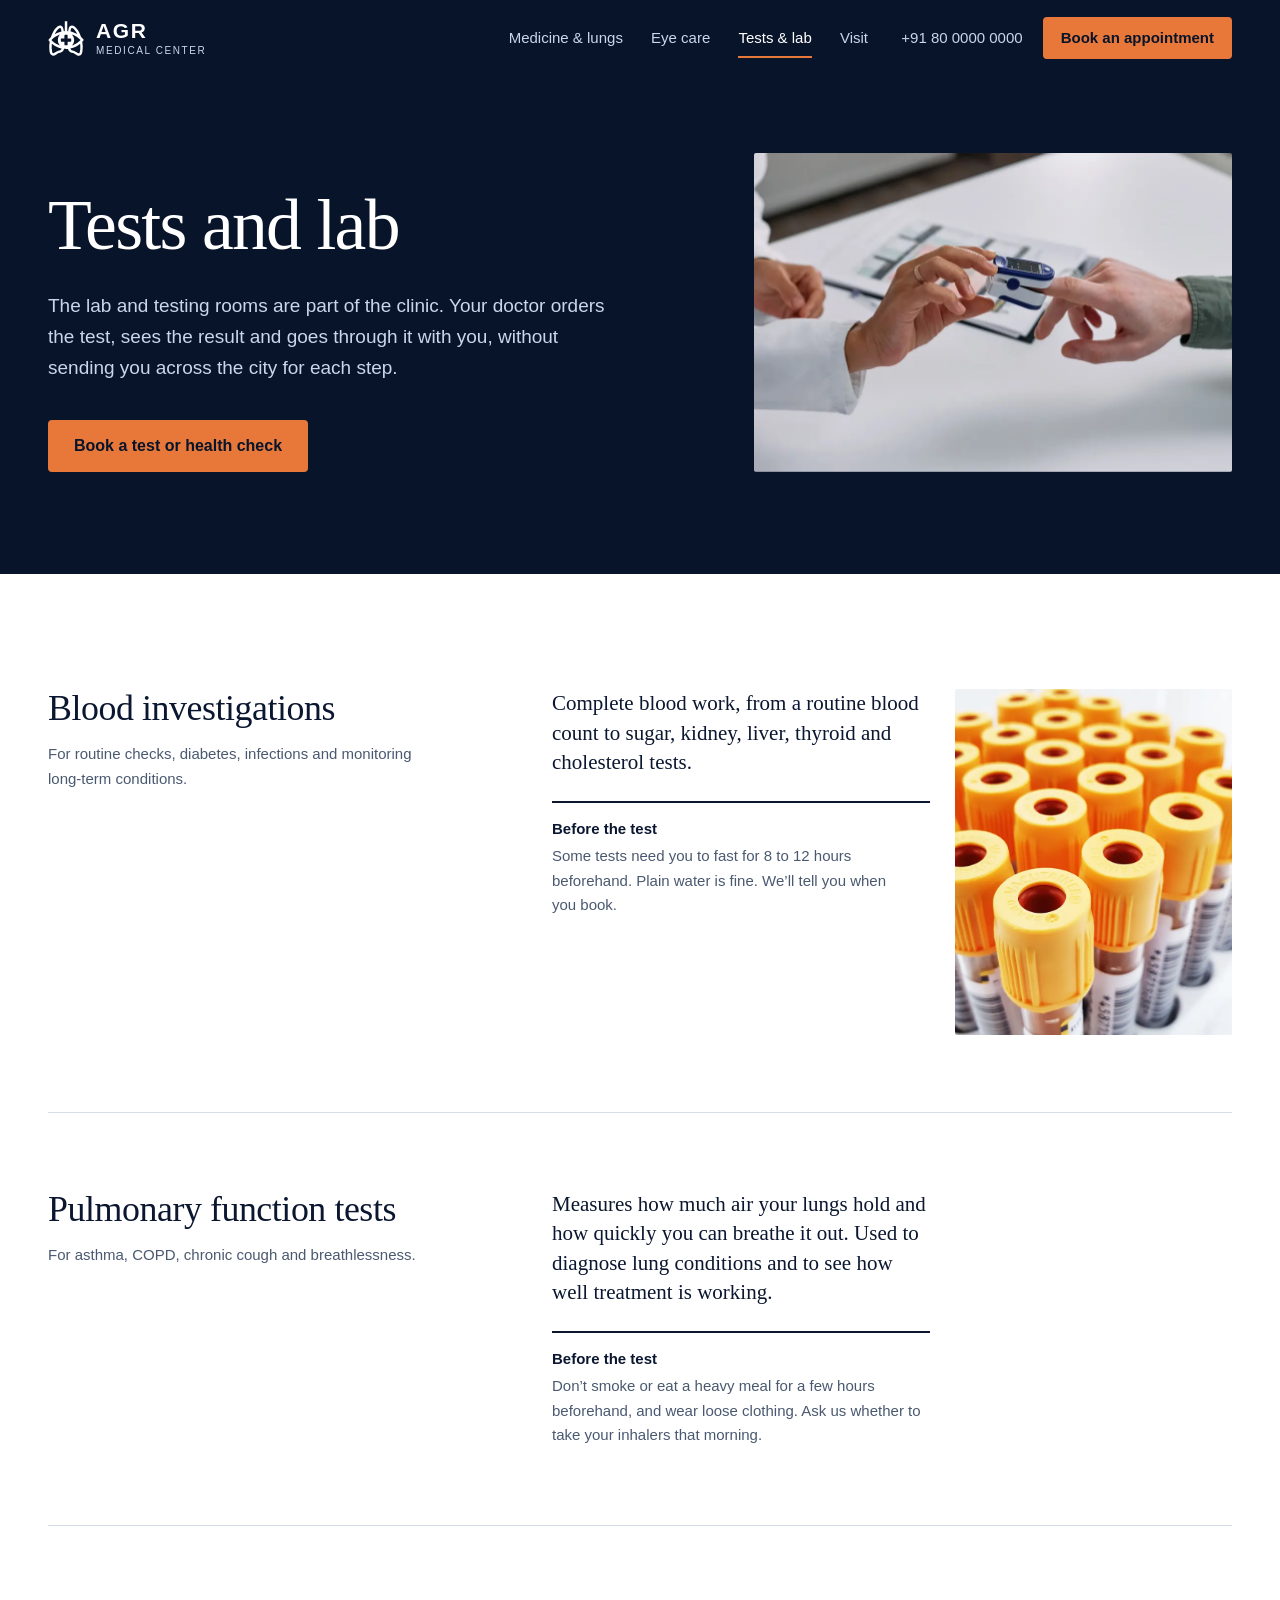
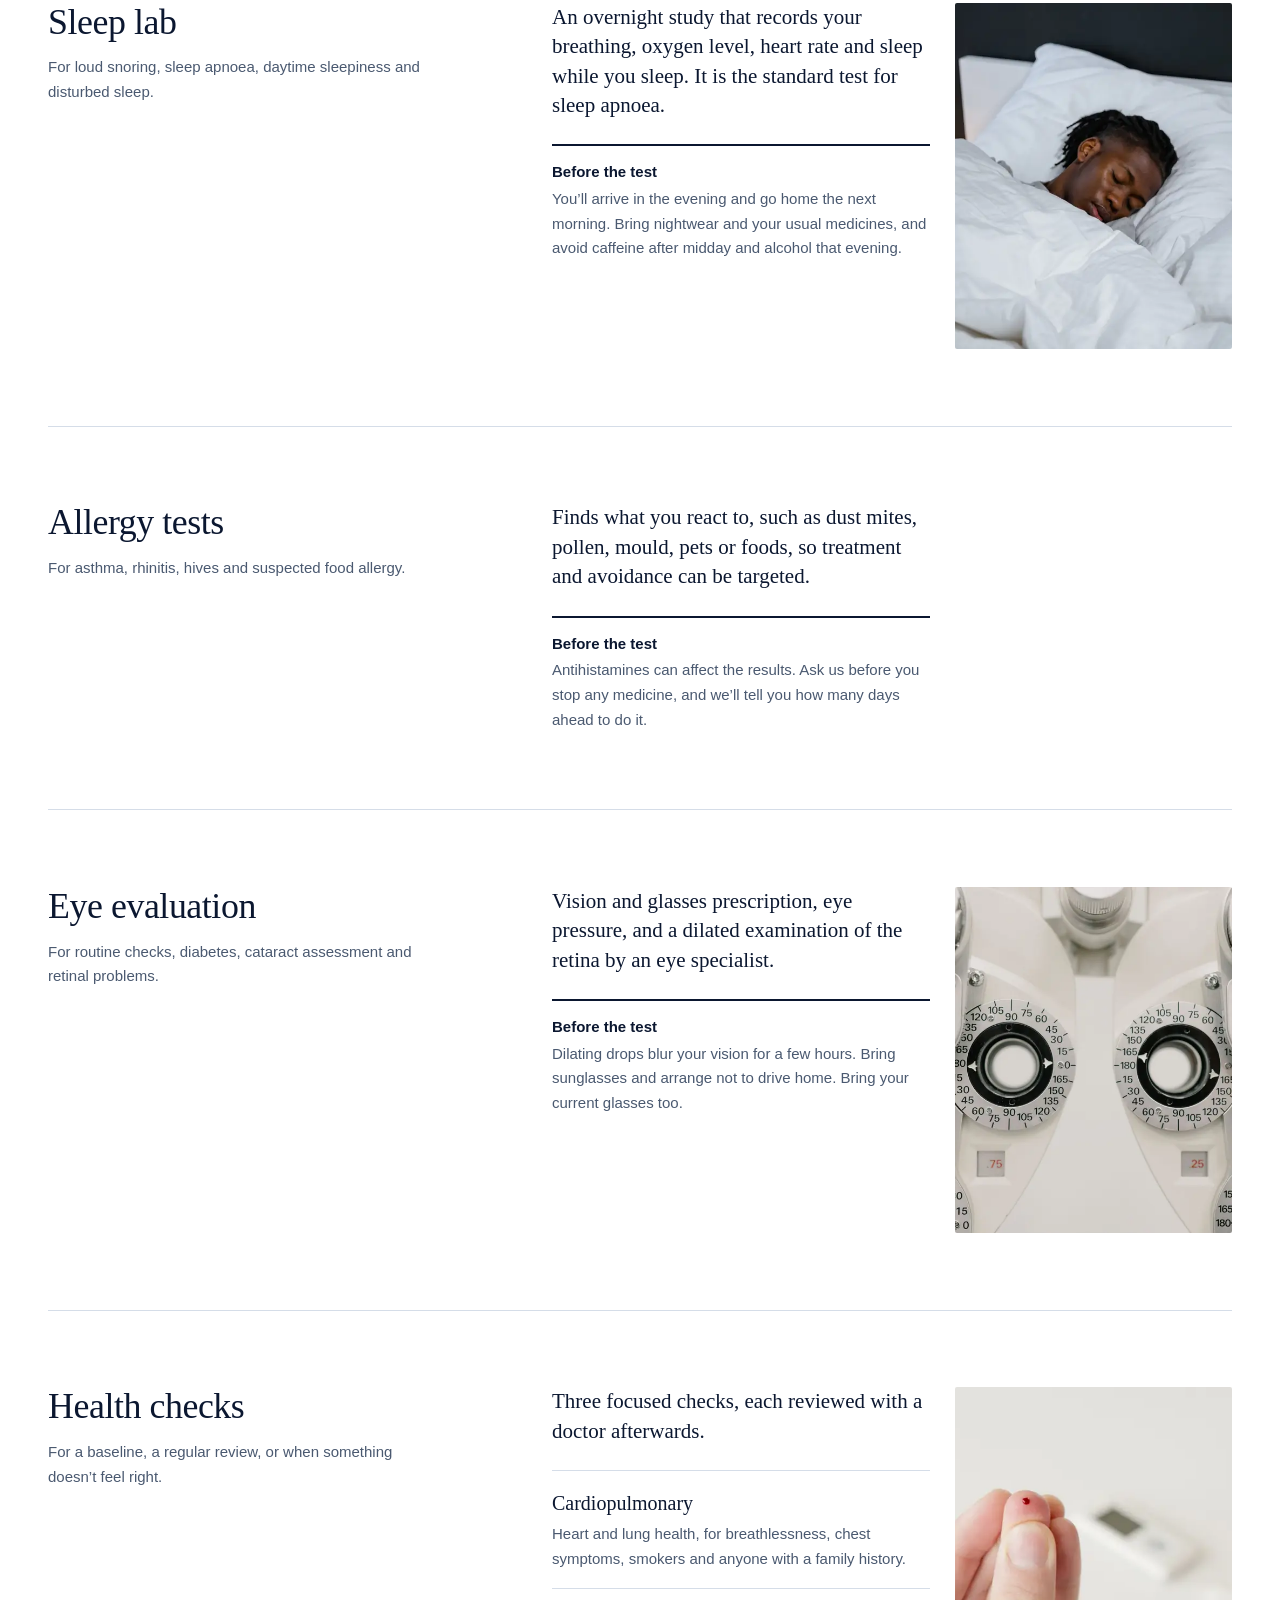
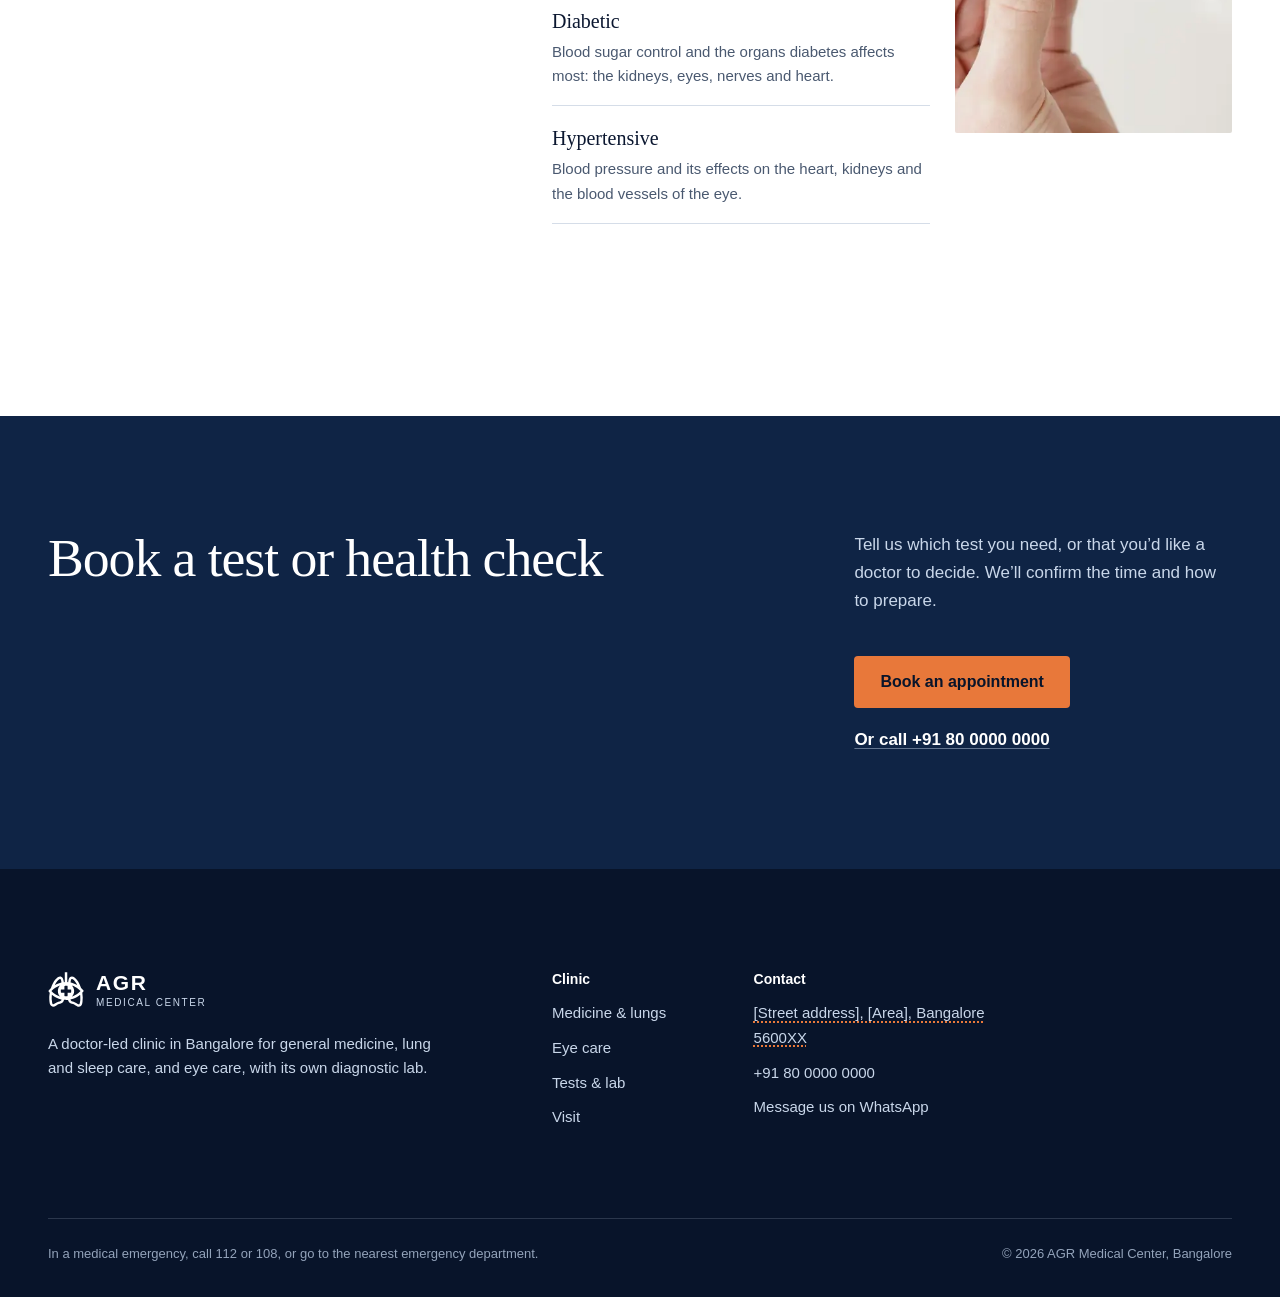
==== diagnostics.html @ 2301ff0f "Add AGR Medical Center website Moved from preetham1988/ftw-daily (agr-medical-center/) to the root o" ====
<!doctype html>
<html lang="en-IN">
<head>
  <meta charset="utf-8">
  <meta name="viewport" content="width=device-width, initial-scale=1">
  <title>Tests and lab | Blood tests, PFT, sleep study, allergy and eye tests | AGR Medical Center</title>
  <meta name="description" content="Blood investigations, pulmonary function tests, sleep studies, allergy tests, eye evaluations and cardiopulmonary, diabetic and hypertension health checks at AGR Medical Center, Bangalore.">
  <meta name="theme-color" content="#08142a">
  <link rel="icon" href="assets/img/favicon.svg" type="image/svg+xml">
  <link rel="apple-touch-icon" href="assets/img/apple-touch-icon.png">
  <link rel="preload" href="assets/fonts/newsreader-latin.woff2" as="font" type="font/woff2" crossorigin>
  <link rel="preload" href="assets/fonts/albert-sans-latin.woff2" as="font" type="font/woff2" crossorigin>
  <link rel="stylesheet" href="assets/css/site.css">
  <meta property="og:type" content="website">
  <meta property="og:site_name" content="AGR Medical Center">
  <meta property="og:title" content="Tests and lab at AGR Medical Center">
  <meta property="og:description" content="Blood tests, breathing tests, sleep studies, allergy tests, eye evaluations and health checks, all in one clinic.">
  <meta property="og:image" content="assets/img/og-image.jpg">
</head>
<body>
<!-- @header -->
<svg class="visually-hidden" aria-hidden="true" focusable="false"><symbol id="agr-mark" viewBox="0 0 690 670"><path fill="currentColor" fill-rule="evenodd" d="M 322 99.5 C 322 173.5,321.7 193.1,320.8 193.5 C 320.1 193.7,316.1 194,311.8 194.3 L 304.2 194.7 303 186.6 C 295.4 132.7,282.4 104.8,259.2 93.1 C 224.3 75.5,180.2 96.1,136.6 150.5 C 108.1 186.2,78.5 241.9,61.4 292.4 L 56 308.2 40.6 324.4 C 26.1 339.5,13.3 354.3,8.1 361.8 L 5.8 365.1 13.3 374.3 C 17.4 379.4,23.6 386.7,27.1 390.6 L 33.6 397.8 30.9 416.7 C 25.6 454.2,24.8 463.2,24.3 491.3 C 23.3 545.9,31.6 607.2,43.1 629 C 55.4 652.3,78 665.1,104.5 663.7 C 122.4 662.7,133.8 658.1,160.2 641.4 C 188.9 623.2,203.1 616.6,229.8 609.4 C 259.2 601.4,270.5 595.6,283.8 581.6 C 293.1 571.8,302.6 552.1,305.6 536.6 C 306.2 533,306.2 533,310.4 533.8 C 312.6 534.2,330.3 534.5,349.6 534.5 L 384.8 534.5 385.8 539 C 387.6 546.9,394.9 564.6,398.9 570.7 C 403.9 578.4,414.2 588.7,422.8 594.4 C 432.5 600.8,441.8 604.5,459.6 609.1 C 488.4 616.5,497.5 620.6,529.5 640.5 C 560.4 659.8,568.3 663,586.5 663.7 C 605.2 664.5,617.7 660.6,631 649.8 C 648.2 635.9,654.4 620.1,660.9 574.3 C 669 517.2,668 460.3,657.9 403.7 L 656.9 397.9 665.3 388.2 C 675.8 376,684 365.5,684 364.2 C 684 361.5,663.9 338.1,644.4 318 L 634.2 307.5 628.5 291 C 600.6 210.8,560.6 147,515.3 110.7 C 468.4 73.1,420.6 81.2,400.9 130.1 C 395.7 143.1,389.6 169.5,387.4 188.2 L 386.8 194 379.5 194 C 375.4 194,371.5 193.7,370.6 193.4 C 369.2 192.8,369 183.6,369 99.4 L 369 6 345.5 6 L 322 6 322 99.5 M 226.5 134.4 C 199.2 143.1,160.3 188.2,133.1 242.8 C 129.7 249.5,127.2 255,127.4 255 C 127.6 255,131.8 252.5,136.6 249.4 C 165.2 231.5,206.5 214.3,242.7 205.2 L 257.4 201.4 257.2 196.5 C 256.4 182.4,252.1 160.9,247.8 150 C 242 135.1,236.7 131.2,226.5 134.4 M 452.8 135 C 444.6 139.4,436.4 164.5,433.5 194.2 L 432.8 200.9 437.1 202 C 452.8 205.9,458.8 207.6,469 210.7 C 498.2 219.7,538.8 238.4,558.7 252.1 C 561.1 253.8,563 254.8,563 254.5 C 563 253.3,550.4 228.9,544.2 218.1 C 514.4 166.1,470 125.8,452.8 135 M 216.5 262.9 C 163.9 282.2,114.8 314.6,75.3 356.1 L 67 364.7 73.8 371.6 C 105.3 404.1,145.2 432.9,184 451.3 C 196.9 457.5,229.3 471,229.9 470.5 C 230.1 470.3,228.2 467.7,225.6 464.9 C 210.1 447.6,197.6 421.8,192.4 396.2 C 182.7 348.1,194.6 300.2,225.3 264.7 C 228 261.5,230.1 258.8,229.9 258.5 C 229.7 258.3,223.6 260.3,216.5 262.9 M 460 258.6 C 460 258.9,462.7 262.1,465.9 265.6 C 495.5 298,508.3 349.7,498.5 397.5 C 493.7 420.5,481.1 446,465.3 464.7 C 458.9 472.2,458.4 472.2,477 464.8 C 530.3 443.3,574.9 414,613.9 374.6 L 623.3 365.1 619.1 360.1 C 607.6 346.3,577.4 320,556.6 305.5 C 537.9 292.6,510.1 277.5,488.6 268.6 C 477.8 264.1,460 257.9,460 258.6 M 319.4 266.2 C 314.9 268.4,314.6 270.3,314.6 302.8 L 314.5 333.5 282.7 334 C 251 334.5,250.8 334.5,249 336.8 C 246.4 340,245.8 346.7,246.2 369.2 C 246.5 387.3,246.7 389.1,248.6 391.7 C 249.7 393.2,251.8 394.8,253.1 395.1 C 254.4 395.5,268.9 395.8,285.2 395.9 L 315 396 315 427.5 L 315 459.1 317.4 461.5 C 320.6 464.7,326.4 465.3,350.1 464.8 C 362.9 464.6,370.2 464.1,371.6 463.3 C 375.5 461,376 457.2,376 425.9 L 376 396 405.8 395.9 C 422.1 395.8,436.6 395.5,437.9 395.1 C 439.2 394.8,441.3 393.2,442.4 391.7 C 444.4 389,444.5 387.7,444.5 365.2 C 444.4 339.7,443.9 336.7,439.5 335 C 438 334.4,423.9 334,406.4 334 L 376 334 376 303.6 C 376 286.6,375.6 272,375 270.6 C 373.1 265.5,370.2 265,344.8 265.1 C 330.9 265.1,320.6 265.6,319.4 266.2 M 73.6 442.2 C 67.6 492.6,69.7 541.7,79.6 589.5 C 83.4 607.6,86.1 612.7,93.5 616.1 C 102.6 620.3,109.8 618,131.3 604.2 C 166.9 581.2,186.3 572.3,220 563.5 C 237.9 558.8,241.8 557.2,247.4 552 C 252 547.8,257 537.6,258.4 529.9 L 259 526.3 250.8 524.5 C 195.7 512.8,126.7 479.1,80.4 441.4 C 77.5 439,74.8 437,74.6 437 C 74.4 437,74 439.4,73.6 442.2 M 611.5 440.5 C 609.3 442.3,600.5 448.8,592 454.9 C 546.7 487.3,495.7 511,444.5 523.5 C 438.4 524.9,433 526.3,432.3 526.5 C 430.8 527,433.2 536.5,436.5 543 C 439.4 548.7,446.6 555.5,452.6 558.1 C 455.2 559.1,462.7 561.4,469.4 563.1 C 500.9 571,521.4 579.9,549 597.6 C 570.6 611.5,575.2 614.2,580.3 616.2 C 591.1 620.3,600.7 617.2,605.2 608 C 609.7 598.8,616.4 563.8,619.1 535.6 C 621.2 513.3,619.1 443.5,616.1 438.4 C 615.7 437.6,614.1 438.3,611.5 440.5"/></symbol></svg>
<a class="skip-link" href="#main">Skip to content</a>
<header class="site-header">
  <div class="wrap site-header__inner">
    <a class="brand" href="index.html" aria-label="AGR Medical Center, home">
      <svg class="brand__mark" aria-hidden="true" focusable="false"><use href="#agr-mark"></use></svg>
      <span class="brand__name"><span class="brand__agr">AGR</span><span class="brand__sub">Medical Center</span></span>
    </a>
    <nav class="nav" aria-label="Main">
      <ul>
        <li><a href="medicine.html">Medicine &amp; lungs</a></li>
        <li><a href="eye-care.html">Eye care</a></li>
        <li><a href="diagnostics.html" aria-current="page">Tests &amp; lab</a></li>
        <li><a href="visit.html">Visit</a></li>
      </ul>
    </nav>
    <div class="header-actions">
      <a class="header-phone" href="tel:+918000000000">+91 80 0000 0000</a>
      <a class="btn btn--small" href="visit.html#book">Book an appointment</a>
    </div>
    <button class="menu-toggle" type="button" aria-expanded="false" aria-controls="mobile-menu">Menu</button>
  </div>
  <div class="mobile-menu" id="mobile-menu" hidden>
    <nav aria-label="Main">
      <ul>
        <li><a class="mobile-menu__link" href="index.html">Home</a></li>
        <li><a class="mobile-menu__link" href="medicine.html">Medicine &amp; lungs</a></li>
        <li><a class="mobile-menu__link" href="eye-care.html">Eye care</a></li>
        <li><a class="mobile-menu__link" href="diagnostics.html" aria-current="page">Tests &amp; lab</a></li>
        <li><a class="mobile-menu__link" href="visit.html">Visit</a></li>
      </ul>
    </nav>
    <div class="mobile-menu__foot">
      <a class="btn" href="visit.html#book">Book an appointment</a>
      <a class="btn btn--quiet" href="tel:+918000000000">Call +91 80 0000 0000</a>
    </div>
  </div>
</header>
<!-- /@header -->

<main id="main">

  <section class="page-hero" aria-labelledby="page-title">
    <div class="wrap grid">
      <div class="page-hero__text">
        <h1 class="page-hero__title" id="page-title">Tests and lab</h1>
        <p class="page-hero__lead">The lab and testing rooms are part of the clinic. Your doctor orders the test, sees the result and goes through it with you, without sending you across the city for each step.</p>
        <div class="page-hero__actions">
          <a class="btn" href="visit.html?see=tests#book">Book a test or health check</a>
        </div>
      </div>
      <figure class="page-hero__figure page-hero__figure--wide">
        <div class="frame frame--landscape">
          <img src="assets/img/pulse-oximeter-960.webp"
               srcset="assets/img/pulse-oximeter-960.webp 960w, assets/img/pulse-oximeter-1800.webp 1800w"
               sizes="(max-width: 720px) 90vw, 40vw"
               width="960" height="640" fetchpriority="high"
               alt="A pulse oximeter being clipped onto a patient's finger">
        </div>
      </figure>
    </div>
  </section>

  <section class="section" aria-label="Tests">
    <div class="wrap">

      <article class="grid test" id="blood">
        <div class="test__head">
          <h2>Blood investigations</h2>
          <p class="test__for">For routine checks, diabetes, infections and monitoring long-term conditions.</p>
        </div>
        <div class="test__body">
          <p>Complete blood work, from a routine blood count to sugar, kidney, liver, thyroid and cholesterol tests.</p>
          <div class="test__prep">
            <h3>Before the test</h3>
            <p>Some tests need you to fast for 8 to 12 hours beforehand. Plain water is fine. We&rsquo;ll tell you when you book.</p>
          </div>
        </div>
        <figure class="test__media">
          <div class="frame frame--portrait">
            <img src="assets/img/lab-tubes-720.webp" width="720" height="900" loading="lazy" decoding="async"
                 alt="Blood samples in orange-capped tubes">
          </div>
        </figure>
      </article>

      <article class="grid test" id="pft">
        <div class="test__head">
          <h2>Pulmonary function tests</h2>
          <p class="test__for">For asthma, COPD, chronic cough and breathlessness.</p>
        </div>
        <div class="test__body">
          <p>Measures how much air your lungs hold and how quickly you can breathe it out. Used to diagnose lung conditions and to see how well treatment is working.</p>
          <div class="test__prep">
            <h3>Before the test</h3>
            <p>Don&rsquo;t smoke or eat a heavy meal for a few hours beforehand, and wear loose clothing. Ask us whether to take your inhalers that morning.</p>
          </div>
        </div>
      </article>

      <article class="grid test" id="sleep-lab">
        <div class="test__head">
          <h2>Sleep lab</h2>
          <p class="test__for">For loud snoring, sleep apnoea, daytime sleepiness and disturbed sleep.</p>
        </div>
        <div class="test__body">
          <p>An overnight study that records your breathing, oxygen level, heart rate and sleep while you sleep. It is the standard test for sleep apnoea.</p>
          <div class="test__prep">
            <h3>Before the test</h3>
            <p>You&rsquo;ll arrive in the evening and go home the next morning. Bring nightwear and your usual medicines, and avoid caffeine after midday and alcohol that evening.</p>
          </div>
        </div>
        <figure class="test__media">
          <div class="frame frame--portrait">
            <img src="assets/img/sleep-960.webp" width="960" height="640" loading="lazy" decoding="async"
                 alt="A man asleep in a bed with white sheets">
          </div>
        </figure>
      </article>

      <article class="grid test" id="allergy">
        <div class="test__head">
          <h2>Allergy tests</h2>
          <p class="test__for">For asthma, rhinitis, hives and suspected food allergy.</p>
        </div>
        <div class="test__body">
          <p>Finds what you react to, such as dust mites, pollen, mould, pets or foods, so treatment and avoidance can be targeted.</p>
          <div class="test__prep">
            <h3>Before the test</h3>
            <p>Antihistamines can affect the results. Ask us before you stop any medicine, and we&rsquo;ll tell you how many days ahead to do it.</p>
          </div>
        </div>
      </article>

      <article class="grid test" id="eye">
        <div class="test__head">
          <h2>Eye evaluation</h2>
          <p class="test__for">For routine checks, diabetes, cataract assessment and retinal problems.</p>
        </div>
        <div class="test__body">
          <p>Vision and glasses prescription, eye pressure, and a dilated examination of the retina by an eye specialist.</p>
          <div class="test__prep">
            <h3>Before the test</h3>
            <p>Dilating drops blur your vision for a few hours. Bring sunglasses and arrange not to drive home. Bring your current glasses too.</p>
          </div>
        </div>
        <figure class="test__media">
          <div class="frame frame--portrait">
            <img src="assets/img/phoropter-960.webp" width="960" height="641" loading="lazy" decoding="async"
                 alt="A phoropter, the instrument used to measure a glasses prescription">
          </div>
        </figure>
      </article>

      <article class="grid test" id="health-checks">
        <div class="test__head">
          <h2>Health checks</h2>
          <p class="test__for">For a baseline, a regular review, or when something doesn&rsquo;t feel right.</p>
        </div>
        <div class="test__body">
          <p>Three focused checks, each reviewed with a doctor afterwards.</p>
          <ul class="checks">
            <li><strong>Cardiopulmonary</strong><span>Heart and lung health, for breathlessness, chest symptoms, smokers and anyone with a family history.</span></li>
            <li><strong>Diabetic</strong><span>Blood sugar control and the organs diabetes affects most: the kidneys, eyes, nerves and heart.</span></li>
            <li><strong>Hypertensive</strong><span>Blood pressure and its effects on the heart, kidneys and the blood vessels of the eye.</span></li>
          </ul>
        </div>
        <figure class="test__media">
          <div class="frame frame--portrait">
            <img src="assets/img/glucose-960.webp" width="960" height="540" loading="lazy" decoding="async"
                 alt="A finger-prick blood sugar test">
          </div>
        </figure>
      </article>

    </div>
  </section>

  <section class="section section--dark section--navy" aria-labelledby="cta-title">
    <div class="wrap grid">
      <h2 class="cta-band__title" id="cta-title">Book a test or health check</h2>
      <div class="cta-band__body on-dark">
        <p>Tell us which test you need, or that you&rsquo;d like a doctor to decide. We&rsquo;ll confirm the time and how to prepare.</p>
        <a class="btn" href="visit.html?see=tests#book">Book an appointment</a><br>
        <a class="text-link" href="tel:+918000000000">Or call +91 80 0000 0000</a>
      </div>
    </div>
  </section>

</main>

<!-- @footer -->
<footer class="site-footer">
  <div class="wrap">
    <div class="grid">
      <div class="site-footer__brand">
        <a class="brand" href="index.html" aria-label="AGR Medical Center, home">
          <svg class="brand__mark" aria-hidden="true" focusable="false"><use href="#agr-mark"></use></svg>
          <span class="brand__name"><span class="brand__agr">AGR</span><span class="brand__sub">Medical Center</span></span>
        </a>
        <p>A doctor-led clinic in Bangalore for general medicine, lung and sleep care, and eye care, with its own diagnostic lab.</p>
      </div>
      <div class="site-footer__col">
        <h2>Clinic</h2>
        <ul>
          <li><a href="medicine.html">Medicine &amp; lungs</a></li>
          <li><a href="eye-care.html">Eye care</a></li>
          <li><a href="diagnostics.html">Tests &amp; lab</a></li>
          <li><a href="visit.html">Visit</a></li>
        </ul>
      </div>
      <div class="site-footer__col site-footer__col--wide">
        <h2>Contact</h2>
        <address>
          <span class="placeholder">[Street address], [Area], Bangalore 5600XX</span>
          <a href="tel:+918000000000">+91 80 0000 0000</a>
          <a href="https://wa.me/918000000000">Message us on WhatsApp</a>
        </address>
      </div>
    </div>
    <div class="site-footer__base">
      <p>In a medical emergency, call 112 or 108, or go to the nearest emergency department.</p>
      <p>&copy; <span data-year>2026</span> AGR Medical Center, Bangalore</p>
    </div>
  </div>
</footer>
<script src="assets/js/site.js" defer></script>
<!-- /@footer -->
</body>
</html>
---- assets/css/site.css ----
/* AGR Medical Center
   Palette: midnight navy + deep blue, one orange accent.
   Type: Newsreader (headings), Albert Sans (text and interface). */

@font-face {
  font-family: 'Albert Sans';
  src: url('../fonts/albert-sans-latin.woff2') format('woff2');
  font-weight: 400 700;
  font-style: normal;
  font-display: swap;
}
@font-face {
  font-family: 'Newsreader';
  src: url('../fonts/newsreader-latin.woff2') format('woff2');
  font-weight: 300 600;
  font-style: normal;
  font-display: swap;
}
@font-face {
  font-family: 'Newsreader';
  src: url('../fonts/newsreader-italic-latin.woff2') format('woff2');
  font-weight: 300 500;
  font-style: italic;
  font-display: swap;
}

:root {
  --midnight: #08142a;
  --navy: #0f2445;
  --deep: #1d4c80;
  --sky: #c9d7ea;
  --sky-dim: #93a3ba;
  --mist: #eef2f7;
  --white: #ffffff;
  --ink: #0b1730;
  --slate: #4a5970;
  --line: #d5dde8;
  --line-dark: rgba(201, 215, 234, 0.18);
  --ember: #e8783a;
  --ember-hover: #f28c51;
  --ember-ink: #b4511a;
  --alert: #b42318;

  --serif: 'Newsreader', Georgia, 'Times New Roman', serif;
  --sans: 'Albert Sans', 'Helvetica Neue', Arial, sans-serif;

  --wrap: 1240px;
  --gutter: clamp(20px, 4vw, 48px);
  --col-gap: clamp(16px, 2vw, 28px);
  --section: clamp(72px, 9vw, 136px);
  --header-h: 76px;
}

*,
*::before,
*::after {
  box-sizing: border-box;
}

html {
  -webkit-text-size-adjust: 100%;
  scroll-padding-top: calc(var(--header-h) + 16px);
}

@media (prefers-reduced-motion: no-preference) {
  html {
    scroll-behavior: smooth;
  }
}

body {
  margin: 0;
  font-family: var(--sans);
  font-size: 1.0625rem;
  line-height: 1.65;
  color: var(--ink);
  background: var(--white);
  -webkit-font-smoothing: antialiased;
  -moz-osx-font-smoothing: grayscale;
  text-rendering: optimizeLegibility;
}

body.menu-open {
  overflow: hidden;
}

img {
  display: block;
  max-width: 100%;
  height: auto;
}

h1,
h2,
h3 {
  margin: 0;
  font-family: var(--serif);
  font-weight: 400;
  line-height: 1.1;
  letter-spacing: -0.012em;
  text-wrap: balance;
}

p {
  margin: 0 0 1em;
  text-wrap: pretty;
}

p:last-child {
  margin-bottom: 0;
}

a {
  color: inherit;
  text-underline-offset: 0.2em;
  text-decoration-thickness: 1px;
}

ul,
ol {
  margin: 0;
  padding: 0;
}

:focus-visible {
  outline: 2px solid var(--ember);
  outline-offset: 3px;
}

.visually-hidden {
  position: absolute !important;
  width: 1px;
  height: 1px;
  padding: 0;
  margin: -1px;
  overflow: hidden;
  clip: rect(0, 0, 0, 0);
  white-space: nowrap;
  border: 0;
}

.skip-link {
  position: absolute;
  left: 16px;
  top: -60px;
  z-index: 100;
  padding: 10px 16px;
  background: var(--ember);
  color: var(--midnight);
  font-weight: 600;
  text-decoration: none;
  border-radius: 4px;
}

.skip-link:focus {
  top: 12px;
}

.wrap {
  width: 100%;
  max-width: calc(var(--wrap) + 2 * var(--gutter));
  margin: 0 auto;
  padding: 0 var(--gutter);
}

.grid {
  display: grid;
  grid-template-columns: repeat(12, minmax(0, 1fr));
  column-gap: var(--col-gap);
}

/* ---------- Header ---------- */

.site-header {
  position: sticky;
  top: 0;
  z-index: 50;
  background: var(--midnight);
  color: var(--white);
  transition: box-shadow 0.25s ease;
}

.site-header.is-scrolled {
  box-shadow: 0 1px 0 var(--line-dark);
}

.site-header__inner {
  display: flex;
  align-items: center;
  gap: clamp(20px, 2.6vw, 40px);
  height: var(--header-h);
}

.brand {
  display: flex;
  align-items: center;
  gap: 12px;
  margin-right: auto;
  color: var(--white);
  text-decoration: none;
}

.brand__mark {
  flex: none;
  width: 36px;
  height: 35px;
}

.brand__name {
  display: flex;
  flex-direction: column;
  line-height: 1;
}

.brand__agr {
  font-size: 1.3125rem;
  font-weight: 700;
  letter-spacing: 0.08em;
}

.brand__sub {
  margin-top: 5px;
  font-size: 0.625rem;
  font-weight: 500;
  letter-spacing: 0.16em;
  text-transform: uppercase;
  color: var(--sky);
}

.nav ul {
  display: flex;
  gap: clamp(18px, 2.2vw, 32px);
  list-style: none;
}

.nav a {
  position: relative;
  display: block;
  padding: 8px 0;
  font-size: 0.9375rem;
  color: var(--sky);
  text-decoration: none;
  transition: color 0.2s ease;
}

.nav a:hover,
.nav a[aria-current='page'] {
  color: var(--white);
}

.nav a[aria-current='page']::after {
  content: '';
  position: absolute;
  left: 0;
  right: 0;
  bottom: 0;
  height: 2px;
  background: var(--ember);
}

.header-actions {
  display: flex;
  align-items: center;
  gap: 20px;
}

.header-phone {
  font-size: 0.9375rem;
  color: var(--sky);
  text-decoration: none;
  white-space: nowrap;
}

.header-phone:hover {
  color: var(--white);
}

.menu-toggle {
  display: none;
  min-height: 44px;
  padding: 0 16px;
  margin-right: -8px;
  background: transparent;
  color: var(--white);
  font: 600 0.9375rem/1 var(--sans);
  border: 1px solid var(--line-dark);
  border-radius: 4px;
  cursor: pointer;
}

.mobile-menu {
  position: fixed;
  inset: var(--header-h) 0 0 0;
  z-index: 49;
  display: flex;
  flex-direction: column;
  padding: 24px var(--gutter) 40px;
  background: var(--midnight);
  color: var(--white);
  overflow-y: auto;
}

.mobile-menu[hidden] {
  display: none;
}

.mobile-menu ul {
  list-style: none;
  border-top: 1px solid var(--line-dark);
}

.mobile-menu li {
  border-bottom: 1px solid var(--line-dark);
}

.mobile-menu a.mobile-menu__link {
  display: block;
  padding: 18px 0;
  font-family: var(--serif);
  font-size: 1.875rem;
  line-height: 1.15;
  text-decoration: none;
}

.mobile-menu a[aria-current='page'] {
  color: var(--ember);
}

.mobile-menu__foot {
  margin-top: auto;
  padding-top: 32px;
  display: grid;
  gap: 16px;
  color: var(--sky);
}

.mobile-menu__foot .btn {
  width: 100%;
}

/* ---------- Buttons and links ---------- */

.btn {
  display: inline-flex;
  align-items: center;
  justify-content: center;
  min-height: 52px;
  padding: 0 26px;
  background: var(--ember);
  color: var(--midnight);
  font: 600 1rem/1.2 var(--sans);
  text-align: center;
  text-decoration: none;
  border: 0;
  border-radius: 4px;
  cursor: pointer;
  transition: background-color 0.2s ease;
}

.btn:hover {
  background: var(--ember-hover);
}

.btn--small {
  min-height: 42px;
  padding: 0 18px;
  font-size: 0.9375rem;
}

.btn--quiet {
  background: transparent;
  color: var(--white);
  box-shadow: inset 0 0 0 1px rgba(201, 215, 234, 0.45);
}

.btn--quiet:hover {
  background: rgba(201, 215, 234, 0.1);
}

.btn--ink {
  background: var(--midnight);
  color: var(--white);
}

.btn--ink:hover {
  background: var(--deep);
}

.text-link {
  font-weight: 600;
  color: var(--deep);
  text-decoration: underline;
  text-decoration-color: rgba(29, 76, 128, 0.35);
  transition: text-decoration-color 0.2s ease;
}

.text-link:hover {
  text-decoration-color: currentColor;
}

.on-dark .text-link,
.text-link--light {
  color: var(--white);
  text-decoration-color: rgba(201, 215, 234, 0.45);
}

.on-dark .text-link:hover,
.text-link--light:hover {
  text-decoration-color: var(--ember);
}

/* ---------- Sections ---------- */

.section {
  padding: var(--section) 0;
}

.section--mist {
  background: var(--mist);
}

.section--dark {
  background: var(--midnight);
  color: var(--white);
}

/* Closing bands sit on the lighter navy so they stay distinct from the footer. */
.section--navy {
  background: var(--navy);
}

.section--tight {
  padding: clamp(56px, 7vw, 96px) 0;
}

.section--flush-top {
  padding-top: 0;
}

.section-title {
  font-size: clamp(2.125rem, 3.8vw, 3.25rem);
  line-height: 1.05;
  letter-spacing: -0.018em;
}

.section-intro {
  max-width: 34em;
  margin-top: 20px;
  font-size: 1.125rem;
  color: var(--slate);
}

.section--dark .section-intro {
  color: var(--sky);
}

.statement {
  font-family: var(--serif);
  font-size: clamp(1.75rem, 3.1vw, 2.75rem);
  line-height: 1.18;
  letter-spacing: -0.012em;
  font-weight: 400;
  text-wrap: balance;
}

/* ---------- Home hero ---------- */

.hero {
  padding: clamp(40px, 6vw, 88px) 0 clamp(72px, 8vw, 120px);
  background: var(--midnight);
  color: var(--white);
  overflow: hidden;
}

.hero__title {
  grid-column: 1 / span 10;
  font-size: clamp(2.75rem, 6.6vw, 6rem);
  font-weight: 340;
  line-height: 0.98;
  letter-spacing: -0.026em;
}

.hero__intro {
  grid-column: 1 / span 4;
  align-self: start;
  margin-top: clamp(48px, 6vw, 80px);
}

.hero__lead {
  font-size: 1.125rem;
  color: var(--sky);
}

.hero__actions {
  display: flex;
  flex-wrap: wrap;
  align-items: center;
  gap: 16px 24px;
  margin-top: 32px;
}

.hero__figures {
  grid-column: 6 / span 7;
  display: grid;
  grid-template-columns: 1fr 1fr;
  gap: var(--col-gap);
  margin-top: clamp(48px, 6vw, 80px);
}

.hero__fig {
  margin: 0;
}

.hero__fig--eye {
  margin-top: clamp(40px, 6vw, 88px);
}

.frame {
  position: relative;
  overflow: hidden;
  background: var(--navy);
  border-radius: 2px;
}

.frame img {
  width: 100%;
  height: 100%;
  object-fit: cover;
}

.frame--portrait {
  aspect-ratio: 4 / 5;
}

.frame--landscape {
  aspect-ratio: 3 / 2;
}

.frame--wide {
  aspect-ratio: 16 / 9;
}

figcaption {
  margin-top: 14px;
  font-size: 0.875rem;
  line-height: 1.5;
  color: var(--slate);
}

.on-dark figcaption,
.section--dark figcaption,
.hero figcaption,
.page-hero figcaption {
  color: var(--sky-dim);
}

figcaption strong {
  display: block;
  font-weight: 600;
  color: var(--ink);
}

.hero figcaption strong,
.page-hero figcaption strong,
.section--dark figcaption strong {
  color: var(--white);
}

/* One orchestrated entrance, on the hero only. */
@media (prefers-reduced-motion: no-preference) {
  .hero__title,
  .page-hero__title {
    animation: rise 0.9s cubic-bezier(0.2, 0.7, 0.2, 1) both;
  }
  .hero__intro,
  .page-hero__lead,
  .page-hero__actions {
    animation: rise 0.9s 0.12s cubic-bezier(0.2, 0.7, 0.2, 1) both;
  }
  .hero__fig .frame,
  .page-hero__figure .frame {
    animation: unveil 1.3s 0.2s cubic-bezier(0.65, 0, 0.25, 1) both;
  }
  .hero__fig--eye .frame {
    animation-delay: 0.38s;
  }
  .hero__fig .frame img,
  .page-hero__figure .frame img {
    animation: settle 1.8s 0.2s cubic-bezier(0.2, 0.7, 0.2, 1) both;
  }
  .hero__fig--eye .frame img {
    animation-delay: 0.38s;
  }
}

@keyframes rise {
  from {
    opacity: 0;
    transform: translateY(18px);
  }
  to {
    opacity: 1;
    transform: none;
  }
}

@keyframes unveil {
  from {
    clip-path: inset(100% 0 0 0);
  }
  to {
    clip-path: inset(0 0 0 0);
  }
}

@keyframes settle {
  from {
    transform: scale(1.08);
  }
  to {
    transform: none;
  }
}

/* ---------- Home: intro + doctors ---------- */

.intro__statement {
  grid-column: 1 / span 9;
}

.intro__body {
  grid-column: 6 / span 6;
  margin-top: clamp(28px, 4vw, 48px);
  color: var(--slate);
}

.doctors {
  margin-top: clamp(72px, 9vw, 128px);
  display: grid;
  gap: clamp(64px, 8vw, 112px);
}

.doctor {
  display: grid;
  grid-template-columns: repeat(12, minmax(0, 1fr));
  column-gap: var(--col-gap);
  align-items: start;
}

.doctor__photo {
  grid-column: 1 / span 4;
  max-width: 380px;
  margin: 0;
}

.doctor__photo img {
  object-position: 50% 22%;
}

.doctor__body {
  grid-column: 6 / span 6;
  padding-top: 8px;
}

.doctor__name {
  font-size: clamp(2rem, 3.2vw, 2.75rem);
  letter-spacing: -0.016em;
}

.doctor__role {
  margin-top: 10px;
  font-size: 1.0625rem;
  font-weight: 600;
  color: var(--deep);
}

.doctor__text {
  margin-top: 22px;
  color: var(--slate);
  max-width: 36em;
}

.doctor__areas {
  margin-top: 28px;
  display: grid;
  grid-template-columns: repeat(2, minmax(0, 1fr));
  column-gap: var(--col-gap);
  list-style: none;
  border-top: 1px solid var(--line);
  max-width: 34em;
}

.doctor__areas li {
  padding: 12px 0;
  border-bottom: 1px solid var(--line);
  font-size: 0.9375rem;
}

.doctor__link {
  display: inline-block;
  margin-top: 28px;
}

/* ---------- Lists of conditions ---------- */

.conditions {
  margin-top: clamp(40px, 5vw, 64px);
  display: grid;
  grid-template-columns: repeat(2, minmax(0, 1fr));
  column-gap: clamp(32px, 6vw, 96px);
  row-gap: 56px;
}

.conditions__head {
  display: flex;
  align-items: baseline;
  justify-content: space-between;
  gap: 16px;
  padding-bottom: 16px;
  border-bottom: 2px solid var(--ink);
}

.conditions__head h3 {
  font-size: 1.5rem;
}

.conditions__head a {
  flex: none;
  font-size: 0.9375rem;
}

.plain-list {
  list-style: none;
}

.plain-list li {
  padding: 14px 0;
  border-bottom: 1px solid var(--line);
  font-family: var(--serif);
  font-size: 1.25rem;
  line-height: 1.3;
}

.section--dark .plain-list li,
.on-dark .plain-list li {
  border-color: var(--line-dark);
}

.plain-list--two {
  display: grid;
  grid-template-columns: repeat(2, minmax(0, 1fr));
  column-gap: var(--col-gap);
}

/* ---------- Home: tests band ---------- */

.tests-band__media {
  grid-column: 1 / span 5;
  margin: 0;
}

.tests-band__body {
  grid-column: 7 / span 6;
  align-self: center;
}

.test-list {
  margin: 36px 0 40px;
  border-top: 1px solid var(--line-dark);
}

.test-list div {
  display: grid;
  grid-template-columns: minmax(0, 2fr) minmax(0, 3fr);
  gap: 8px var(--col-gap);
  padding: 16px 0;
  border-bottom: 1px solid var(--line-dark);
}

.test-list dt {
  font-family: var(--serif);
  font-size: 1.25rem;
  line-height: 1.3;
}

.test-list dd {
  margin: 0;
  font-size: 0.9375rem;
  color: var(--sky);
}

/* ---------- Home: visiting + find us ---------- */

.split__head {
  grid-column: 1 / span 5;
}

.split__body {
  grid-column: 7 / span 6;
  font-size: 1.125rem;
  color: var(--slate);
}

.split__body .text-link {
  font-size: 1.0625rem;
}

.details {
  margin-top: clamp(40px, 5vw, 56px);
  display: grid;
  grid-template-columns: repeat(3, minmax(0, 1fr));
  gap: 32px var(--col-gap);
  border-top: 2px solid var(--ink);
  padding-top: 28px;
}

.details h3 {
  font-family: var(--sans);
  font-size: 0.9375rem;
  font-weight: 600;
  letter-spacing: 0;
  color: var(--slate);
  margin-bottom: 10px;
}

.details p,
.details address {
  font-family: var(--serif);
  font-size: 1.375rem;
  line-height: 1.35;
  font-style: normal;
}

.details a {
  text-decoration: none;
}

.details a:hover {
  text-decoration: underline;
}

.details__more {
  margin-top: 12px;
}

.details .details__more {
  font-family: var(--sans);
  font-size: 1rem;
}

/* Content still to be supplied by the clinic: dotted orange underline. */
.placeholder {
  text-decoration: underline dotted var(--ember);
  text-decoration-thickness: 2px;
  text-underline-offset: 0.22em;
}

/* ---------- Inner page hero ---------- */

.page-hero {
  padding: clamp(40px, 6vw, 88px) 0 clamp(64px, 8vw, 112px);
  background: var(--midnight);
  color: var(--white);
  overflow: hidden;
}

.page-hero__text {
  grid-column: 1 / span 7;
  align-self: end;
}

.page-hero__title {
  font-size: clamp(2.625rem, 5.6vw, 5rem);
  font-weight: 350;
  line-height: 1;
  letter-spacing: -0.024em;
}

.page-hero__lead {
  max-width: 30em;
  margin-top: 28px;
  font-size: 1.1875rem;
  color: var(--sky);
}

.page-hero__actions {
  display: flex;
  flex-wrap: wrap;
  gap: 16px 24px;
  align-items: center;
  margin-top: 36px;
}

.page-hero__figure {
  grid-column: 9 / span 4;
  margin: 0;
}

.page-hero__figure--wide {
  grid-column: 8 / span 5;
}

.page-hero__figure .frame img {
  object-position: 50% 22%;
}

/* ---------- Chapters (practice pages) ---------- */

.chapter {
  align-items: start;
}

.chapter + .chapter {
  margin-top: clamp(80px, 10vw, 144px);
}

.chapter__rail {
  grid-column: 1 / span 4;
  position: sticky;
  top: calc(var(--header-h) + 32px);
}

.chapter__rail .frame {
  margin-top: 32px;
}

.chapter__rail figure {
  margin: 0;
}

.chapter__body {
  grid-column: 6 / span 7;
}

.chapter__body > p {
  max-width: 36em;
}

.chapter__lede {
  font-family: var(--serif);
  font-size: clamp(1.375rem, 2vw, 1.75rem);
  line-height: 1.32;
  margin-bottom: 24px;
}

.chapter__body p:not(.chapter__lede) {
  color: var(--slate);
}

.section--dark .chapter__body p:not(.chapter__lede) {
  color: var(--sky);
}

.chapter__body h3 {
  margin: 48px 0 16px;
  font-size: 1.5rem;
}

.chapter__body .after-list {
  margin-top: 24px;
}

.chapter__body .plain-list {
  margin-top: 8px;
  border-top: 1px solid var(--line);
}

.section--dark .chapter__body .plain-list {
  border-color: var(--line-dark);
}

.note {
  margin-top: 40px;
  padding: 28px 32px;
  background: var(--mist);
  border-radius: 4px;
}

.section--mist .note {
  background: var(--white);
}

.note h3 {
  margin: 0 0 10px;
  font-size: 1.375rem;
}

.note p {
  color: var(--slate);
}

/* Same-day eye symptoms */
.urgent {
  display: grid;
  grid-template-columns: repeat(12, minmax(0, 1fr));
  column-gap: var(--col-gap);
  align-items: center;
  padding: clamp(32px, 4vw, 56px);
  background: var(--midnight);
  color: var(--white);
  border-radius: 4px;
}

.urgent__text {
  grid-column: 1 / span 8;
}

.urgent__text h2 {
  font-size: clamp(1.75rem, 2.8vw, 2.375rem);
  color: var(--white);
}

.urgent__text p {
  margin-top: 14px;
  color: var(--sky);
  max-width: 40em;
}

.urgent__action {
  grid-column: 10 / span 3;
  justify-self: end;
}

/* Tests used in a practice */
.related {
  display: grid;
  grid-template-columns: repeat(3, minmax(0, 1fr));
  gap: 0 var(--col-gap);
  margin-top: 40px;
  list-style: none;
  border-top: 1px solid var(--line);
}

.related a {
  display: block;
  padding: 20px 0;
  border-bottom: 1px solid var(--line);
  text-decoration: none;
}

.related strong {
  display: block;
  font-family: var(--serif);
  font-size: 1.3125rem;
  font-weight: 400;
  line-height: 1.25;
}

.related span {
  display: block;
  margin-top: 4px;
  font-size: 0.9375rem;
  color: var(--slate);
}

.related a:hover strong {
  text-decoration: underline;
  text-decoration-thickness: 1px;
  text-underline-offset: 0.18em;
}

/* Closing call to action */
.cta-band__title {
  grid-column: 1 / span 7;
  font-size: clamp(2.25rem, 4.2vw, 3.75rem);
  line-height: 1.02;
  letter-spacing: -0.02em;
}

.cta-band__body {
  grid-column: 9 / span 4;
  align-self: end;
  color: var(--sky);
}

.cta-band__body .btn {
  margin-top: 24px;
}

.cta-band__body .text-link {
  display: inline-block;
  margin-top: 18px;
}

/* ---------- Diagnostics ---------- */

.test {
  padding: clamp(48px, 6vw, 80px) 0;
  border-top: 1px solid var(--line);
  align-items: start;
}

.test:first-child {
  border-top: 0;
  padding-top: 0;
}

.test__head {
  grid-column: 1 / span 4;
}

.test__head h2 {
  font-size: clamp(1.875rem, 2.8vw, 2.5rem);
  line-height: 1.08;
}

.test__for {
  margin-top: 14px;
  font-size: 0.9375rem;
  color: var(--slate);
}

.test__body {
  grid-column: 6 / span 4;
}

.test__body > p:first-child {
  font-family: var(--serif);
  font-size: 1.3125rem;
  line-height: 1.4;
}

.test__prep {
  margin-top: 24px;
  padding-top: 18px;
  border-top: 2px solid var(--ink);
}

.test__prep h3 {
  font-family: var(--sans);
  font-size: 0.9375rem;
  font-weight: 600;
  letter-spacing: 0;
  margin-bottom: 6px;
}

.test__prep p {
  font-size: 0.9375rem;
  color: var(--slate);
}

.test__media {
  grid-column: 10 / span 3;
  margin: 0;
}

.checks {
  margin-top: 24px;
  list-style: none;
  border-top: 1px solid var(--line);
}

.checks li {
  padding: 16px 0;
  border-bottom: 1px solid var(--line);
}

.checks strong {
  display: block;
  font-family: var(--serif);
  font-size: 1.25rem;
  font-weight: 400;
}

.checks span {
  display: block;
  margin-top: 2px;
  font-size: 0.9375rem;
  color: var(--slate);
}

/* ---------- Visit / booking ---------- */

.booking {
  align-items: start;
}

.booking__form {
  grid-column: 1 / span 7;
}

.booking__aside {
  grid-column: 9 / span 4;
  position: sticky;
  top: calc(var(--header-h) + 32px);
}

.form {
  display: grid;
  gap: 28px;
  margin-top: 40px;
}

.form__row {
  display: grid;
  grid-template-columns: repeat(2, minmax(0, 1fr));
  gap: 28px var(--col-gap);
}

.field {
  display: grid;
  gap: 8px;
}

.field label,
.field legend {
  font-weight: 600;
  font-size: 0.9375rem;
}

.field .hint {
  font-weight: 400;
  color: var(--slate);
}

.field input,
.field select,
.field textarea {
  width: 100%;
  min-height: 52px;
  padding: 12px 16px;
  font: 400 1rem/1.4 var(--sans);
  color: var(--ink);
  background: var(--white);
  border: 1px solid #b8c4d4;
  border-radius: 4px;
  transition: border-color 0.15s ease, box-shadow 0.15s ease;
}

.field textarea {
  min-height: 128px;
  resize: vertical;
}

.field input:focus,
.field select:focus,
.field textarea:focus {
  outline: none;
  border-color: var(--deep);
  box-shadow: 0 0 0 3px rgba(29, 76, 128, 0.18);
}

.field[data-invalid] input {
  border-color: var(--alert);
}

.field__error {
  font-size: 0.875rem;
  color: var(--alert);
}

.field__error:empty {
  display: none;
}

fieldset.field {
  margin: 0;
  padding: 0;
  border: 0;
}

.choices {
  display: grid;
  grid-template-columns: repeat(2, minmax(0, 1fr));
  gap: 12px;
  margin-top: 8px;
}

.choice {
  position: relative;
  display: block;
  cursor: pointer;
}

.choice input {
  position: absolute;
  opacity: 0;
  width: 1px;
  height: 1px;
}

.choice span {
  display: block;
  height: 100%;
  padding: 16px 18px;
  background: var(--white);
  border: 1px solid #b8c4d4;
  border-radius: 4px;
  transition: border-color 0.15s ease, background-color 0.15s ease;
}

.choice strong {
  display: block;
  font-weight: 600;
}

.choice small {
  display: block;
  margin-top: 2px;
  font-size: 0.875rem;
  color: var(--slate);
}

.choice input:checked + span {
  border-color: var(--deep);
  background: #f2f6fb;
  box-shadow: inset 0 0 0 1px var(--deep);
}

.choice input:focus-visible + span {
  outline: 2px solid var(--ember);
  outline-offset: 3px;
}

.form__submit {
  display: flex;
  flex-wrap: wrap;
  align-items: center;
  gap: 16px 24px;
}

.form__fine {
  font-size: 0.875rem;
  color: var(--slate);
  max-width: 36em;
}

.contact-card {
  padding: 32px;
  background: var(--midnight);
  color: var(--white);
  border-radius: 4px;
}

.contact-card h2 {
  font-size: 1.75rem;
}

.contact-card dl {
  margin: 24px 0 28px;
}

.contact-card div {
  padding: 14px 0;
  border-top: 1px solid var(--line-dark);
}

.contact-card dt {
  font-size: 0.875rem;
  color: var(--sky-dim);
}

.contact-card dd {
  margin: 4px 0 0;
  font-family: var(--serif);
  font-size: 1.25rem;
  line-height: 1.35;
}

.contact-card dd a {
  text-decoration: none;
}

.contact-card dd a:hover {
  text-decoration: underline;
}

.contact-card .btn {
  width: 100%;
}

.steps {
  margin-top: clamp(40px, 5vw, 56px);
  display: grid;
  grid-template-columns: repeat(4, minmax(0, 1fr));
  gap: 40px var(--col-gap);
  list-style: none;
  counter-reset: step;
}

.steps li {
  counter-increment: step;
  padding-top: 20px;
  border-top: 2px solid var(--ink);
}

.steps li::before {
  content: counter(step);
  display: block;
  margin-bottom: 18px;
  font-family: var(--serif);
  font-size: 2.5rem;
  line-height: 1;
  color: var(--deep);
}

.steps h3 {
  font-size: 1.375rem;
  margin-bottom: 10px;
}

.steps p {
  font-size: 0.9375rem;
  color: var(--slate);
}

.emergency {
  padding: 22px 0;
  background: var(--navy);
  color: var(--sky);
  font-size: 0.9375rem;
}

.emergency strong {
  color: var(--white);
}

.emergency a {
  color: var(--white);
  font-weight: 600;
}

/* ---------- Footer ---------- */

.site-footer {
  padding: clamp(64px, 8vw, 104px) 0 32px;
  background: var(--midnight);
  color: var(--sky);
  font-size: 0.9375rem;
}

.site-footer a {
  text-decoration: none;
}

.site-footer a:hover {
  color: var(--white);
  text-decoration: underline;
}

.site-footer__brand {
  grid-column: 1 / span 5;
}

.site-footer__brand .brand {
  margin-bottom: 24px;
}

.site-footer__brand p {
  max-width: 26em;
}

.site-footer__col {
  grid-column: span 2;
}

.site-footer__col--wide {
  grid-column: span 3;
}

.site-footer__col:first-of-type {
  grid-column: 7 / span 2;
}

.site-footer h2 {
  margin-bottom: 14px;
  font-family: var(--sans);
  font-size: 0.875rem;
  font-weight: 600;
  letter-spacing: 0;
  color: var(--white);
}

.site-footer ul {
  list-style: none;
  display: grid;
  gap: 10px;
}

.site-footer address {
  font-style: normal;
  display: grid;
  gap: 10px;
}

.site-footer__base {
  margin-top: clamp(56px, 7vw, 88px);
  padding-top: 24px;
  border-top: 1px solid var(--line-dark);
  display: flex;
  flex-wrap: wrap;
  justify-content: space-between;
  gap: 12px 32px;
  font-size: 0.8125rem;
  color: var(--sky-dim);
}

.site-footer__base p {
  margin: 0;
}

/* ---------- Responsive ---------- */

@media (max-width: 1120px) {
  .header-phone {
    display: none;
  }
}

@media (max-width: 960px) {
  :root {
    --header-h: 68px;
  }
  .nav,
  .header-actions {
    display: none;
  }
  .menu-toggle {
    display: inline-flex;
    align-items: center;
  }

  .hero__title {
    grid-column: 1 / -1;
  }
  .hero__intro {
    grid-column: 1 / -1;
    margin-top: 28px;
    max-width: 34em;
  }
  .hero__figures {
    grid-column: 1 / -1;
    margin-top: 48px;
  }

  .intro__statement,
  .intro__body {
    grid-column: 1 / -1;
  }

  .doctor__photo {
    grid-column: 1 / span 5;
  }
  .doctor__body {
    grid-column: 7 / span 6;
  }

  .tests-band__media {
    grid-column: 1 / span 5;
  }
  .tests-band__body {
    grid-column: 7 / span 6;
  }

  .page-hero__text {
    grid-column: 1 / span 7;
  }
  .page-hero__figure,
  .page-hero__figure--wide {
    grid-column: 9 / span 4;
  }

  .chapter__rail {
    grid-column: 1 / span 5;
  }
  .chapter__body {
    grid-column: 7 / span 6;
  }

  .test__head {
    grid-column: 1 / span 5;
  }
  .test__body {
    grid-column: 7 / span 6;
  }
  .test__media {
    grid-column: 7 / span 6;
    margin-top: 32px;
  }

  .booking__form,
  .booking__aside {
    grid-column: 1 / -1;
  }
  .booking__aside {
    position: static;
    margin-top: 56px;
  }

  .steps {
    grid-template-columns: repeat(2, minmax(0, 1fr));
  }

  .urgent__text {
    grid-column: 1 / -1;
  }
  .urgent__action {
    grid-column: 1 / -1;
    justify-self: start;
    margin-top: 24px;
  }

  .cta-band__title,
  .cta-band__body {
    grid-column: 1 / -1;
  }
  .cta-band__body {
    margin-top: 24px;
    max-width: 30em;
  }

  .related {
    grid-template-columns: repeat(2, minmax(0, 1fr));
  }

  .site-footer__brand {
    grid-column: 1 / -1;
    margin-bottom: 40px;
  }
  .site-footer__col,
  .site-footer__col:first-of-type {
    grid-column: span 4;
  }
}

@media (max-width: 720px) {
  body {
    font-size: 1rem;
  }

  .hero__figures {
    gap: 12px;
  }
  .hero__fig--eye {
    margin-top: 36px;
  }
  .hero figcaption {
    font-size: 0.8125rem;
  }

  .doctor__photo,
  .doctor__body,
  .tests-band__media,
  .tests-band__body,
  .split__head,
  .split__body,
  .page-hero__text,
  .page-hero__figure,
  .page-hero__figure--wide,
  .chapter__rail,
  .chapter__body,
  .test__head,
  .test__body,
  .test__media {
    grid-column: 1 / -1;
  }

  .doctor__photo {
    max-width: 300px;
  }
  .doctor__body {
    margin-top: 28px;
  }
  .doctor__areas {
    grid-template-columns: 1fr;
  }

  .tests-band__media {
    max-width: 420px;
  }
  .tests-band__body {
    margin-top: 40px;
  }
  .test-list div {
    grid-template-columns: 1fr;
    gap: 4px;
  }

  .split__body {
    margin-top: 20px;
  }

  .conditions {
    grid-template-columns: 1fr;
  }

  .details {
    grid-template-columns: 1fr;
    gap: 24px;
  }

  .page-hero__figure,
  .page-hero__figure--wide {
    margin-top: 44px;
    max-width: 320px;
  }
  .page-hero__figure--wide {
    max-width: none;
  }

  .chapter__rail {
    position: static;
  }
  .chapter__rail .frame {
    margin-top: 24px;
  }
  .chapter__body {
    margin-top: 32px;
  }

  .plain-list--two {
    grid-template-columns: 1fr;
  }

  .test__body {
    margin-top: 20px;
  }

  .form__row,
  .choices {
    grid-template-columns: 1fr;
  }

  .steps {
    grid-template-columns: 1fr;
  }

  .related {
    grid-template-columns: 1fr;
  }

  .note {
    padding: 24px;
  }

  .contact-card {
    padding: 24px;
  }

  .site-footer__col,
  .site-footer__col:first-of-type,
  .site-footer__col--wide {
    grid-column: 1 / -1;
    margin-bottom: 28px;
  }
}

@media print {
  .site-header,
  .mobile-menu,
  .emergency,
  .hero__figures {
    display: none;
  }
  body {
    color: #000;
  }
}
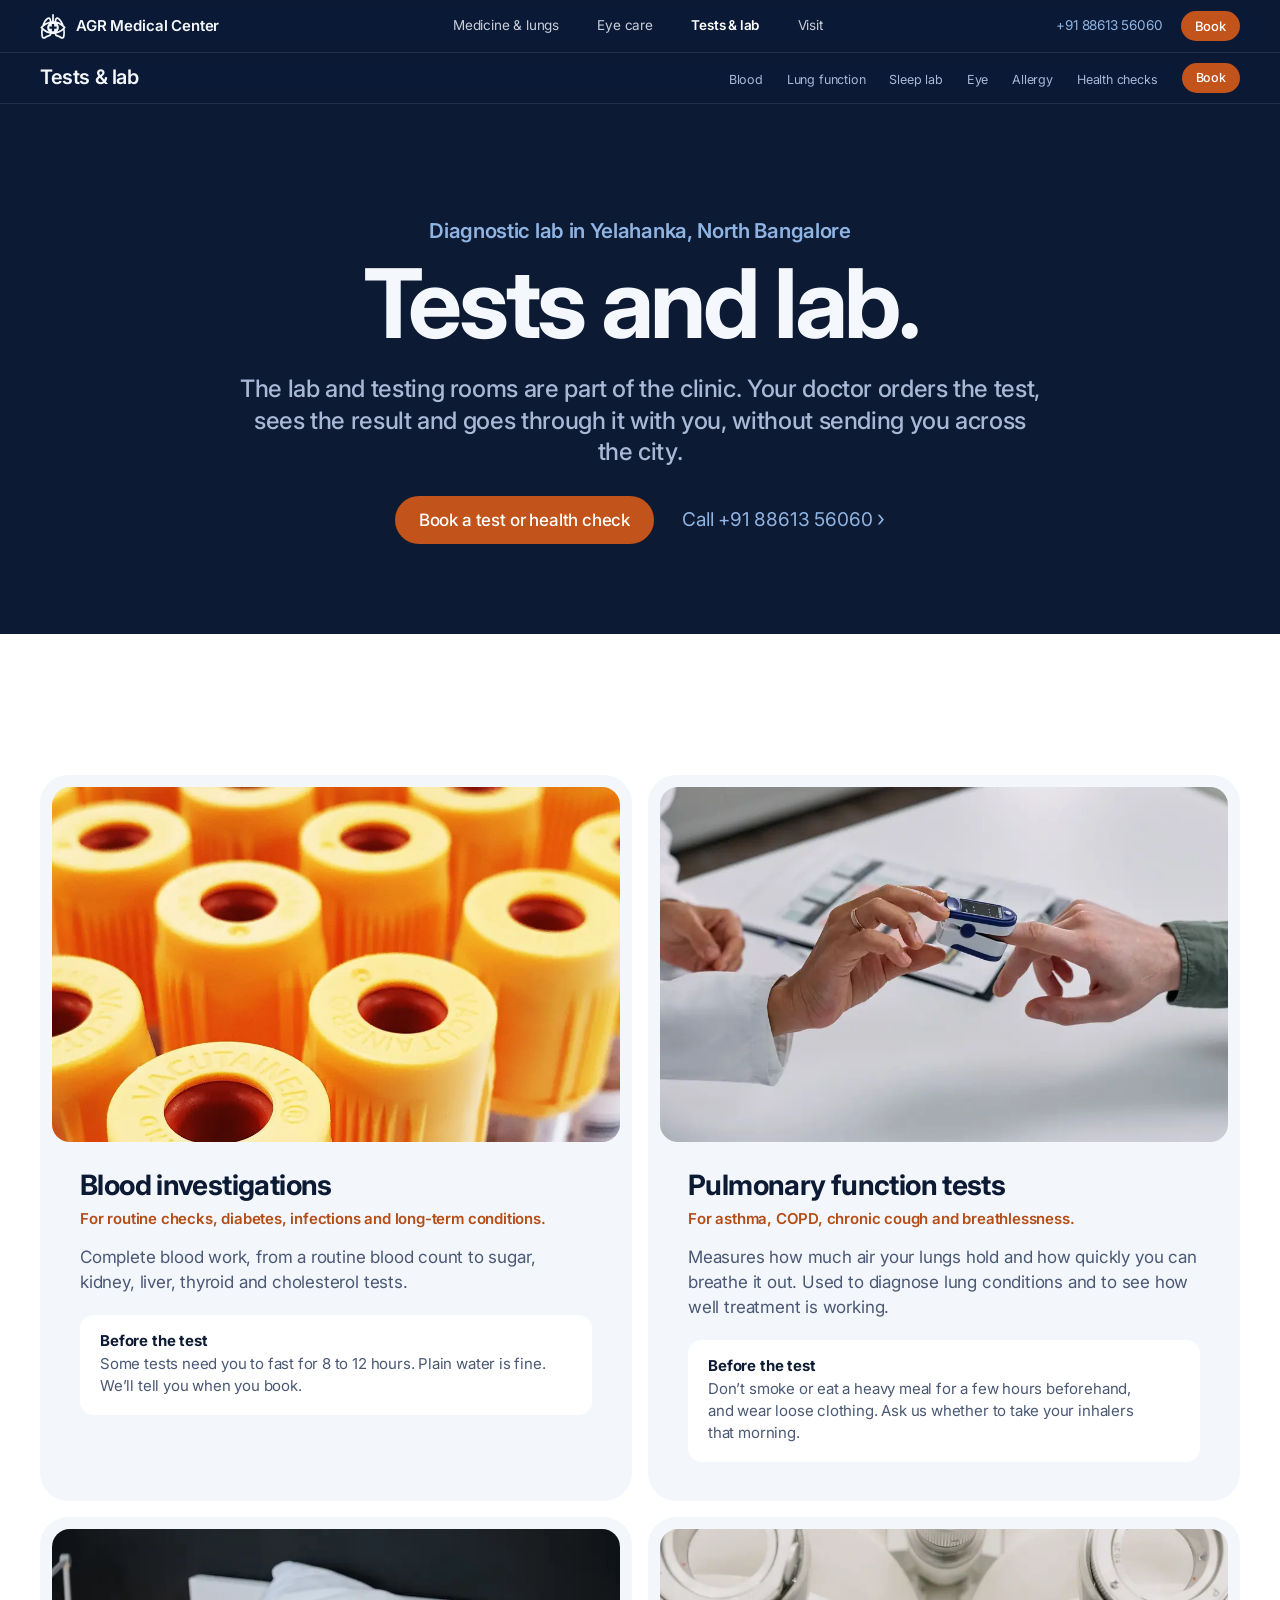
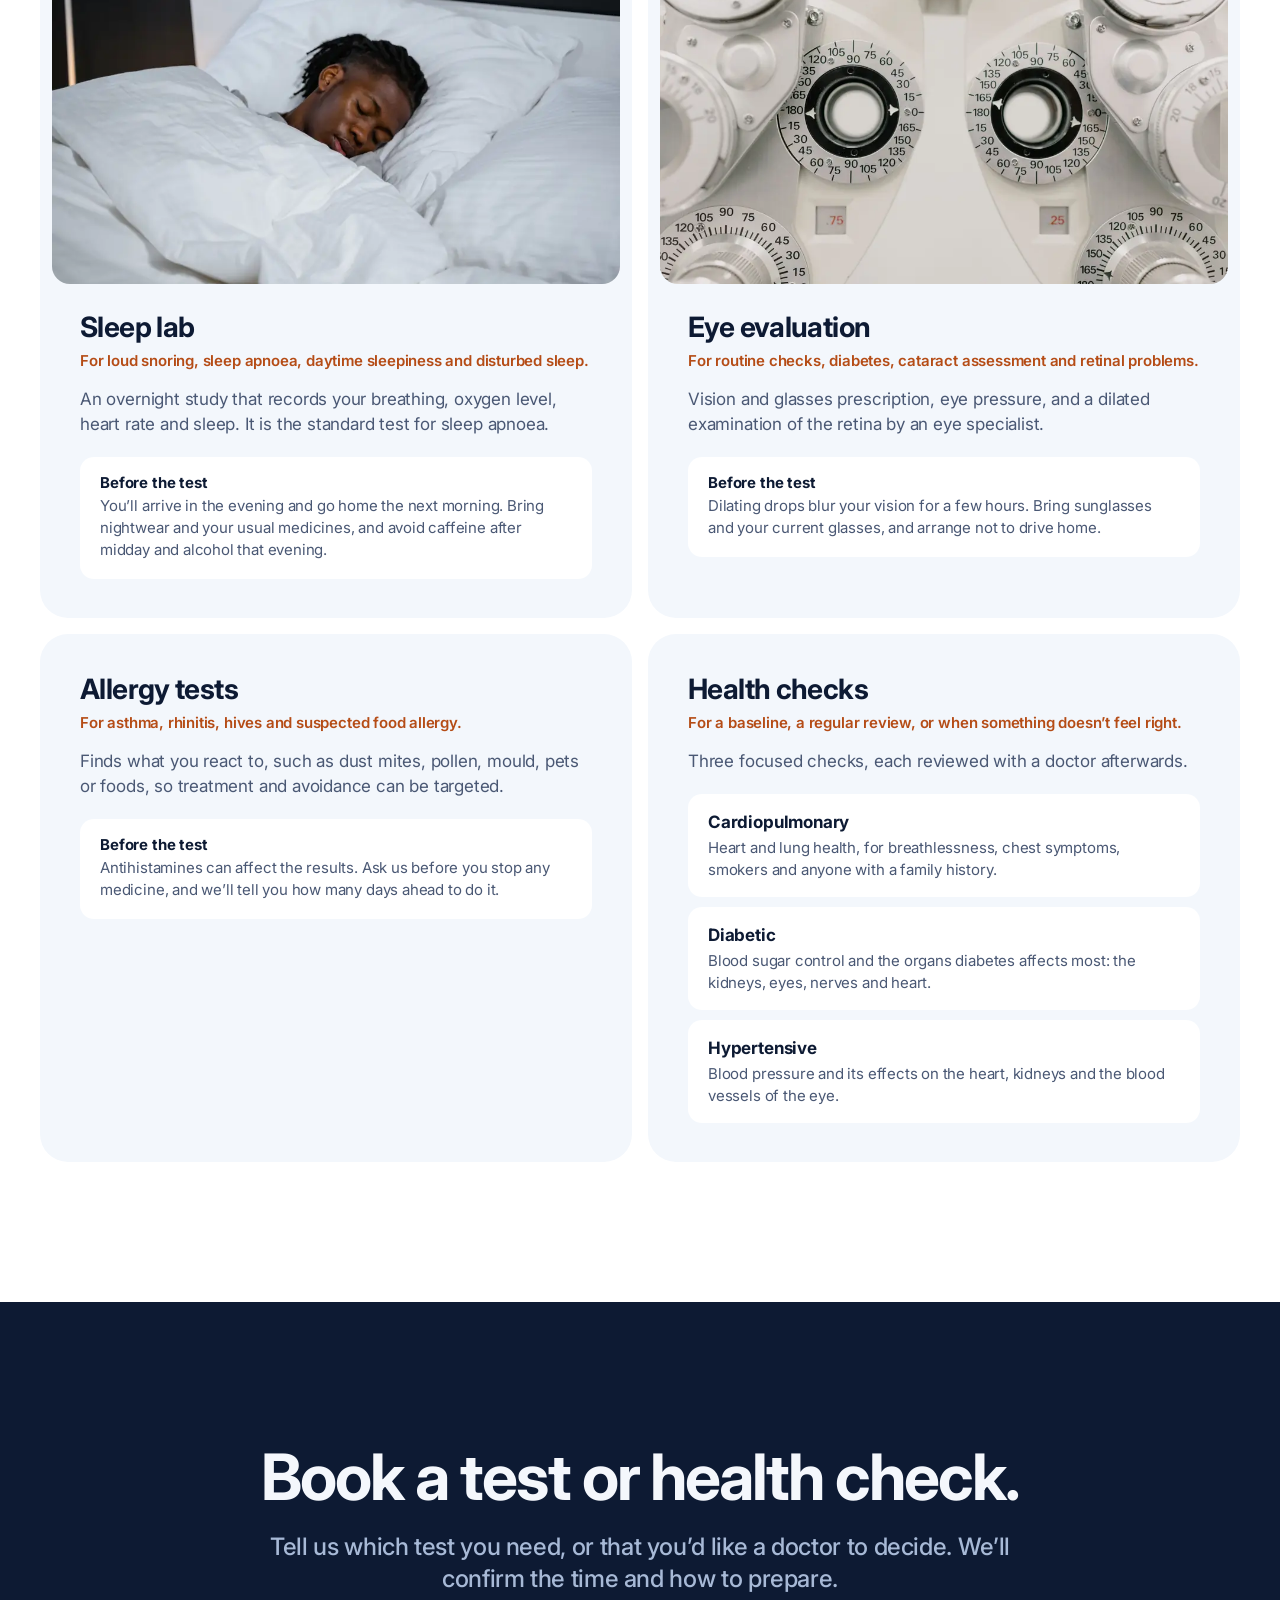
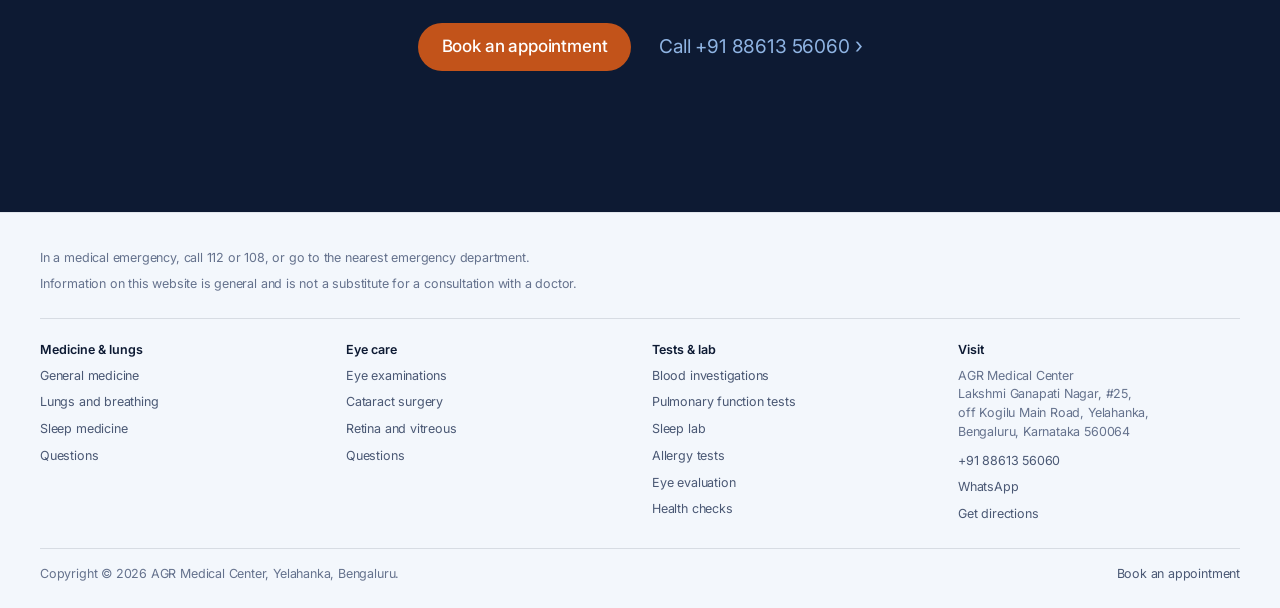
==== commit fe7c26bf: "Redesign site in an Apple-inspired style and add local SEO Design - New palette: midnight navy #0D1A" ====
--- a/diagnostics.html
+++ b/diagnostics.html
@@ -3,182 +3,186 @@
 <head>
   <meta charset="utf-8">
   <meta name="viewport" content="width=device-width, initial-scale=1">
-  <title>Tests and lab | Blood tests, PFT, sleep study, allergy and eye tests | AGR Medical Center</title>
-  <meta name="description" content="Blood investigations, pulmonary function tests, sleep studies, allergy tests, eye evaluations and cardiopulmonary, diabetic and hypertension health checks at AGR Medical Center, Bangalore.">
-  <meta name="theme-color" content="#08142a">
+  <title>Diagnostic Lab in Yelahanka: PFT, Sleep Study, Blood &amp; Allergy Tests</title>
+  <meta name="description" content="In-house lab in Yelahanka, North Bangalore: blood tests, pulmonary function tests, sleep studies, allergy tests, eye evaluations and health checks.">
+  <meta property="og:title" content="Tests and lab at AGR Medical Center, Yelahanka">
+  <meta property="og:description" content="Blood tests, breathing tests, sleep studies, allergy tests, eye evaluations and health checks, all in one clinic.">
+  <!-- @head -->
+<meta name="theme-color" content="#0d1a33">
   <link rel="icon" href="assets/img/favicon.svg" type="image/svg+xml">
   <link rel="apple-touch-icon" href="assets/img/apple-touch-icon.png">
-  <link rel="preload" href="assets/fonts/newsreader-latin.woff2" as="font" type="font/woff2" crossorigin>
-  <link rel="preload" href="assets/fonts/albert-sans-latin.woff2" as="font" type="font/woff2" crossorigin>
+  <link rel="preload" href="assets/fonts/inter-latin.woff2" as="font" type="font/woff2" crossorigin>
   <link rel="stylesheet" href="assets/css/site.css">
+  <script>document.documentElement.classList.add('js')</script>
   <meta property="og:type" content="website">
   <meta property="og:site_name" content="AGR Medical Center">
-  <meta property="og:title" content="Tests and lab at AGR Medical Center">
-  <meta property="og:description" content="Blood tests, breathing tests, sleep studies, allergy tests, eye evaluations and health checks, all in one clinic.">
+  <meta property="og:locale" content="en_IN">
   <meta property="og:image" content="assets/img/og-image.jpg">
+  <meta name="twitter:card" content="summary_large_image">
+  <meta name="geo.region" content="IN-KA">
+  <meta name="geo.placename" content="Yelahanka, Bengaluru">
+<!-- /@head -->
+  <script type="application/ld+json">
+  {
+    "@context": "https://schema.org",
+    "@type": "MedicalClinic",
+    "name": "AGR Medical Center",
+    "telephone": "+91-88613-56060",
+    "address": {"@type": "PostalAddress", "streetAddress": "Lakshmi Ganapati Nagar, #25, off Kogilu Main Road, Yelahanka", "addressLocality": "Bengaluru", "addressRegion": "Karnataka", "postalCode": "560064", "addressCountry": "IN"},
+    "availableService": [
+      {"@type": "MedicalTest", "name": "Blood investigations", "description": "Blood count, sugar, kidney, liver, thyroid and cholesterol tests."},
+      {"@type": "MedicalTest", "name": "Pulmonary function test", "description": "Breathing test for asthma, COPD and breathlessness."},
+      {"@type": "MedicalTest", "name": "Sleep study", "description": "Overnight study for snoring and sleep apnoea."},
+      {"@type": "MedicalTest", "name": "Allergy test", "description": "Identifies allergic triggers such as dust mites, pollen, mould, pets and foods."},
+      {"@type": "MedicalTest", "name": "Eye evaluation", "description": "Vision, glasses prescription, eye pressure and dilated retina examination."},
+      {"@type": "MedicalTest", "name": "Cardiopulmonary health check"},
+      {"@type": "MedicalTest", "name": "Diabetic health check"},
+      {"@type": "MedicalTest", "name": "Hypertension health check"}
+    ]
+  }
+  </script>
 </head>
 <body>
-<!-- @header -->
+<!-- @nav -->
 <svg class="visually-hidden" aria-hidden="true" focusable="false"><symbol id="agr-mark" viewBox="0 0 690 670"><path fill="currentColor" fill-rule="evenodd" d="M 322 99.5 C 322 173.5,321.7 193.1,320.8 193.5 C 320.1 193.7,316.1 194,311.8 194.3 L 304.2 194.7 303 186.6 C 295.4 132.7,282.4 104.8,259.2 93.1 C 224.3 75.5,180.2 96.1,136.6 150.5 C 108.1 186.2,78.5 241.9,61.4 292.4 L 56 308.2 40.6 324.4 C 26.1 339.5,13.3 354.3,8.1 361.8 L 5.8 365.1 13.3 374.3 C 17.4 379.4,23.6 386.7,27.1 390.6 L 33.6 397.8 30.9 416.7 C 25.6 454.2,24.8 463.2,24.3 491.3 C 23.3 545.9,31.6 607.2,43.1 629 C 55.4 652.3,78 665.1,104.5 663.7 C 122.4 662.7,133.8 658.1,160.2 641.4 C 188.9 623.2,203.1 616.6,229.8 609.4 C 259.2 601.4,270.5 595.6,283.8 581.6 C 293.1 571.8,302.6 552.1,305.6 536.6 C 306.2 533,306.2 533,310.4 533.8 C 312.6 534.2,330.3 534.5,349.6 534.5 L 384.8 534.5 385.8 539 C 387.6 546.9,394.9 564.6,398.9 570.7 C 403.9 578.4,414.2 588.7,422.8 594.4 C 432.5 600.8,441.8 604.5,459.6 609.1 C 488.4 616.5,497.5 620.6,529.5 640.5 C 560.4 659.8,568.3 663,586.5 663.7 C 605.2 664.5,617.7 660.6,631 649.8 C 648.2 635.9,654.4 620.1,660.9 574.3 C 669 517.2,668 460.3,657.9 403.7 L 656.9 397.9 665.3 388.2 C 675.8 376,684 365.5,684 364.2 C 684 361.5,663.9 338.1,644.4 318 L 634.2 307.5 628.5 291 C 600.6 210.8,560.6 147,515.3 110.7 C 468.4 73.1,420.6 81.2,400.9 130.1 C 395.7 143.1,389.6 169.5,387.4 188.2 L 386.8 194 379.5 194 C 375.4 194,371.5 193.7,370.6 193.4 C 369.2 192.8,369 183.6,369 99.4 L 369 6 345.5 6 L 322 6 322 99.5 M 226.5 134.4 C 199.2 143.1,160.3 188.2,133.1 242.8 C 129.7 249.5,127.2 255,127.4 255 C 127.6 255,131.8 252.5,136.6 249.4 C 165.2 231.5,206.5 214.3,242.7 205.2 L 257.4 201.4 257.2 196.5 C 256.4 182.4,252.1 160.9,247.8 150 C 242 135.1,236.7 131.2,226.5 134.4 M 452.8 135 C 444.6 139.4,436.4 164.5,433.5 194.2 L 432.8 200.9 437.1 202 C 452.8 205.9,458.8 207.6,469 210.7 C 498.2 219.7,538.8 238.4,558.7 252.1 C 561.1 253.8,563 254.8,563 254.5 C 563 253.3,550.4 228.9,544.2 218.1 C 514.4 166.1,470 125.8,452.8 135 M 216.5 262.9 C 163.9 282.2,114.8 314.6,75.3 356.1 L 67 364.7 73.8 371.6 C 105.3 404.1,145.2 432.9,184 451.3 C 196.9 457.5,229.3 471,229.9 470.5 C 230.1 470.3,228.2 467.7,225.6 464.9 C 210.1 447.6,197.6 421.8,192.4 396.2 C 182.7 348.1,194.6 300.2,225.3 264.7 C 228 261.5,230.1 258.8,229.9 258.5 C 229.7 258.3,223.6 260.3,216.5 262.9 M 460 258.6 C 460 258.9,462.7 262.1,465.9 265.6 C 495.5 298,508.3 349.7,498.5 397.5 C 493.7 420.5,481.1 446,465.3 464.7 C 458.9 472.2,458.4 472.2,477 464.8 C 530.3 443.3,574.9 414,613.9 374.6 L 623.3 365.1 619.1 360.1 C 607.6 346.3,577.4 320,556.6 305.5 C 537.9 292.6,510.1 277.5,488.6 268.6 C 477.8 264.1,460 257.9,460 258.6 M 319.4 266.2 C 314.9 268.4,314.6 270.3,314.6 302.8 L 314.5 333.5 282.7 334 C 251 334.5,250.8 334.5,249 336.8 C 246.4 340,245.8 346.7,246.2 369.2 C 246.5 387.3,246.7 389.1,248.6 391.7 C 249.7 393.2,251.8 394.8,253.1 395.1 C 254.4 395.5,268.9 395.8,285.2 395.9 L 315 396 315 427.5 L 315 459.1 317.4 461.5 C 320.6 464.7,326.4 465.3,350.1 464.8 C 362.9 464.6,370.2 464.1,371.6 463.3 C 375.5 461,376 457.2,376 425.9 L 376 396 405.8 395.9 C 422.1 395.8,436.6 395.5,437.9 395.1 C 439.2 394.8,441.3 393.2,442.4 391.7 C 444.4 389,444.5 387.7,444.5 365.2 C 444.4 339.7,443.9 336.7,439.5 335 C 438 334.4,423.9 334,406.4 334 L 376 334 376 303.6 C 376 286.6,375.6 272,375 270.6 C 373.1 265.5,370.2 265,344.8 265.1 C 330.9 265.1,320.6 265.6,319.4 266.2 M 73.6 442.2 C 67.6 492.6,69.7 541.7,79.6 589.5 C 83.4 607.6,86.1 612.7,93.5 616.1 C 102.6 620.3,109.8 618,131.3 604.2 C 166.9 581.2,186.3 572.3,220 563.5 C 237.9 558.8,241.8 557.2,247.4 552 C 252 547.8,257 537.6,258.4 529.9 L 259 526.3 250.8 524.5 C 195.7 512.8,126.7 479.1,80.4 441.4 C 77.5 439,74.8 437,74.6 437 C 74.4 437,74 439.4,73.6 442.2 M 611.5 440.5 C 609.3 442.3,600.5 448.8,592 454.9 C 546.7 487.3,495.7 511,444.5 523.5 C 438.4 524.9,433 526.3,432.3 526.5 C 430.8 527,433.2 536.5,436.5 543 C 439.4 548.7,446.6 555.5,452.6 558.1 C 455.2 559.1,462.7 561.4,469.4 563.1 C 500.9 571,521.4 579.9,549 597.6 C 570.6 611.5,575.2 614.2,580.3 616.2 C 591.1 620.3,600.7 617.2,605.2 608 C 609.7 598.8,616.4 563.8,619.1 535.6 C 621.2 513.3,619.1 443.5,616.1 438.4 C 615.7 437.6,614.1 438.3,611.5 440.5"/></symbol></svg>
 <a class="skip-link" href="#main">Skip to content</a>
-<header class="site-header">
-  <div class="wrap site-header__inner">
-    <a class="brand" href="index.html" aria-label="AGR Medical Center, home">
-      <svg class="brand__mark" aria-hidden="true" focusable="false"><use href="#agr-mark"></use></svg>
-      <span class="brand__name"><span class="brand__agr">AGR</span><span class="brand__sub">Medical Center</span></span>
-    </a>
-    <nav class="nav" aria-label="Main">
-      <ul>
+<header class="nav">
+  <div class="wrap nav__inner">
+    <a class="brand" href="index.html" aria-label="AGR Medical Center, home"><svg aria-hidden="true" focusable="false"><use href="#agr-mark"></use></svg><span>AGR Medical Center</span></a>
+    <nav aria-label="Main">
+      <ul class="nav__links">
         <li><a href="medicine.html">Medicine &amp; lungs</a></li>
         <li><a href="eye-care.html">Eye care</a></li>
         <li><a href="diagnostics.html" aria-current="page">Tests &amp; lab</a></li>
         <li><a href="visit.html">Visit</a></li>
       </ul>
     </nav>
-    <div class="header-actions">
-      <a class="header-phone" href="tel:+918000000000">+91 80 0000 0000</a>
-      <a class="btn btn--small" href="visit.html#book">Book an appointment</a>
-    </div>
-    <button class="menu-toggle" type="button" aria-expanded="false" aria-controls="mobile-menu">Menu</button>
-  </div>
-  <div class="mobile-menu" id="mobile-menu" hidden>
-    <nav aria-label="Main">
-      <ul>
-        <li><a class="mobile-menu__link" href="index.html">Home</a></li>
-        <li><a class="mobile-menu__link" href="medicine.html">Medicine &amp; lungs</a></li>
-        <li><a class="mobile-menu__link" href="eye-care.html">Eye care</a></li>
-        <li><a class="mobile-menu__link" href="diagnostics.html" aria-current="page">Tests &amp; lab</a></li>
-        <li><a class="mobile-menu__link" href="visit.html">Visit</a></li>
-      </ul>
-    </nav>
-    <div class="mobile-menu__foot">
-      <a class="btn" href="visit.html#book">Book an appointment</a>
-      <a class="btn btn--quiet" href="tel:+918000000000">Call +91 80 0000 0000</a>
-    </div>
+    <div class="nav__actions">
+      <a class="nav__phone" href="tel:+918861356060">+91 88613 56060</a>
+      <a class="btn btn--sm" href="visit.html#book">Book</a>
+    </div>
+    <button class="menu-btn" type="button" aria-expanded="false" aria-controls="menu" aria-label="Open menu"><span></span><span></span></button>
   </div>
 </header>
-<!-- /@header -->
+<div class="menu" id="menu" hidden>
+  <nav aria-label="Main">
+    <ul>
+      <li><a class="menu__link" href="index.html">Home</a></li>
+      <li><a class="menu__link" href="medicine.html">Medicine &amp; lungs</a></li>
+      <li><a class="menu__link" href="eye-care.html">Eye care</a></li>
+      <li><a class="menu__link" href="diagnostics.html" aria-current="page">Tests &amp; lab</a></li>
+      <li><a class="menu__link" href="visit.html">Visit</a></li>
+    </ul>
+  </nav>
+  <div class="menu__foot">
+    <a class="btn" href="visit.html#book">Book an appointment</a>
+    <a class="btn btn--ghost-light" href="tel:+918861356060">Call +91 88613 56060</a>
+  </div>
+</div>
+<!-- /@nav -->
+
+<nav class="subnav" aria-label="On this page">
+  <div class="wrap subnav__inner">
+    <a class="subnav__title" href="#main">Tests &amp; lab</a>
+    <ul class="subnav__links">
+      <li><a href="#blood">Blood</a></li>
+      <li><a href="#pft">Lung function</a></li>
+      <li><a href="#sleep-lab">Sleep lab</a></li>
+      <li><a href="#eye">Eye</a></li>
+      <li><a href="#allergy">Allergy</a></li>
+      <li><a href="#health-checks">Health checks</a></li>
+      <li><a class="btn btn--sm" href="visit.html?see=tests#book">Book</a></li>
+    </ul>
+  </div>
+</nav>
 
 <main id="main">
 
-  <section class="page-hero" aria-labelledby="page-title">
-    <div class="wrap grid">
-      <div class="page-hero__text">
-        <h1 class="page-hero__title" id="page-title">Tests and lab</h1>
-        <p class="page-hero__lead">The lab and testing rooms are part of the clinic. Your doctor orders the test, sees the result and goes through it with you, without sending you across the city for each step.</p>
-        <div class="page-hero__actions">
-          <a class="btn" href="visit.html?see=tests#book">Book a test or health check</a>
-        </div>
-      </div>
-      <figure class="page-hero__figure page-hero__figure--wide">
-        <div class="frame frame--landscape">
-          <img src="assets/img/pulse-oximeter-960.webp"
-               srcset="assets/img/pulse-oximeter-960.webp 960w, assets/img/pulse-oximeter-1800.webp 1800w"
-               sizes="(max-width: 720px) 90vw, 40vw"
-               width="960" height="640" fetchpriority="high"
-               alt="A pulse oximeter being clipped onto a patient's finger">
-        </div>
-      </figure>
+  <section class="hero hero--page" aria-labelledby="page-title">
+    <div class="wrap">
+      <h1 class="hero__title" id="page-title">
+        <span class="eyebrow">Diagnostic lab in Yelahanka, North Bangalore</span>
+        <span class="display">Tests and lab.</span>
+      </h1>
+      <p class="lead">The lab and testing rooms are part of the clinic. Your doctor orders the test, sees the result and goes through it with you, without sending you across the city.</p>
+      <div class="ctas">
+        <a class="btn" href="visit.html?see=tests#book">Book a test or health check</a>
+        <a class="more" href="tel:+918861356060">Call +91 88613 56060</a>
+      </div>
     </div>
   </section>
 
   <section class="section" aria-label="Tests">
-    <div class="wrap">
-
-      <article class="grid test" id="blood">
-        <div class="test__head">
-          <h2>Blood investigations</h2>
-          <p class="test__for">For routine checks, diabetes, infections and monitoring long-term conditions.</p>
-        </div>
-        <div class="test__body">
+    <div class="wrap test-grid">
+
+      <article class="test" id="blood" data-reveal>
+        <img src="assets/img/lab-tubes-wide-1200.webp" width="1200" height="675" loading="lazy" decoding="async" alt="Blood samples in orange-capped tubes">
+        <div class="test__body">
+          <h2 class="tile__title tile__title--sm">Blood investigations</h2>
+          <p class="test__for">For routine checks, diabetes, infections and long-term conditions.</p>
           <p>Complete blood work, from a routine blood count to sugar, kidney, liver, thyroid and cholesterol tests.</p>
-          <div class="test__prep">
-            <h3>Before the test</h3>
-            <p>Some tests need you to fast for 8 to 12 hours beforehand. Plain water is fine. We&rsquo;ll tell you when you book.</p>
-          </div>
-        </div>
-        <figure class="test__media">
-          <div class="frame frame--portrait">
-            <img src="assets/img/lab-tubes-720.webp" width="720" height="900" loading="lazy" decoding="async"
-                 alt="Blood samples in orange-capped tubes">
-          </div>
-        </figure>
-      </article>
-
-      <article class="grid test" id="pft">
-        <div class="test__head">
-          <h2>Pulmonary function tests</h2>
+          <div class="prep">
+            <h3>Before the test</h3>
+            <p>Some tests need you to fast for 8 to 12 hours. Plain water is fine. We&rsquo;ll tell you when you book.</p>
+          </div>
+        </div>
+      </article>
+
+      <article class="test" id="pft" data-reveal>
+        <img src="assets/img/pulse-oximeter-960.webp" width="960" height="640" loading="lazy" decoding="async" alt="A pulse oximeter clipped onto a patient's finger">
+        <div class="test__body">
+          <h2 class="tile__title tile__title--sm">Pulmonary function tests</h2>
           <p class="test__for">For asthma, COPD, chronic cough and breathlessness.</p>
-        </div>
-        <div class="test__body">
           <p>Measures how much air your lungs hold and how quickly you can breathe it out. Used to diagnose lung conditions and to see how well treatment is working.</p>
-          <div class="test__prep">
+          <div class="prep">
             <h3>Before the test</h3>
             <p>Don&rsquo;t smoke or eat a heavy meal for a few hours beforehand, and wear loose clothing. Ask us whether to take your inhalers that morning.</p>
           </div>
         </div>
       </article>
 
-      <article class="grid test" id="sleep-lab">
-        <div class="test__head">
-          <h2>Sleep lab</h2>
+      <article class="test" id="sleep-lab" data-reveal>
+        <img src="assets/img/sleep-960.webp" width="960" height="640" loading="lazy" decoding="async" alt="A man asleep in a bed with white sheets">
+        <div class="test__body">
+          <h2 class="tile__title tile__title--sm">Sleep lab</h2>
           <p class="test__for">For loud snoring, sleep apnoea, daytime sleepiness and disturbed sleep.</p>
-        </div>
-        <div class="test__body">
-          <p>An overnight study that records your breathing, oxygen level, heart rate and sleep while you sleep. It is the standard test for sleep apnoea.</p>
-          <div class="test__prep">
+          <p>An overnight study that records your breathing, oxygen level, heart rate and sleep. It is the standard test for sleep apnoea.</p>
+          <div class="prep">
             <h3>Before the test</h3>
             <p>You&rsquo;ll arrive in the evening and go home the next morning. Bring nightwear and your usual medicines, and avoid caffeine after midday and alcohol that evening.</p>
           </div>
         </div>
-        <figure class="test__media">
-          <div class="frame frame--portrait">
-            <img src="assets/img/sleep-960.webp" width="960" height="640" loading="lazy" decoding="async"
-                 alt="A man asleep in a bed with white sheets">
-          </div>
-        </figure>
-      </article>
-
-      <article class="grid test" id="allergy">
-        <div class="test__head">
-          <h2>Allergy tests</h2>
+      </article>
+
+      <article class="test" id="eye" data-reveal>
+        <img src="assets/img/phoropter-960.webp" width="960" height="641" loading="lazy" decoding="async" alt="A phoropter used to measure a glasses prescription">
+        <div class="test__body">
+          <h2 class="tile__title tile__title--sm">Eye evaluation</h2>
+          <p class="test__for">For routine checks, diabetes, cataract assessment and retinal problems.</p>
+          <p>Vision and glasses prescription, eye pressure, and a dilated examination of the retina by an eye specialist.</p>
+          <div class="prep">
+            <h3>Before the test</h3>
+            <p>Dilating drops blur your vision for a few hours. Bring sunglasses and your current glasses, and arrange not to drive home.</p>
+          </div>
+        </div>
+      </article>
+
+      <article class="test" id="allergy" data-reveal>
+        <div class="test__body">
+          <h2 class="tile__title tile__title--sm">Allergy tests</h2>
           <p class="test__for">For asthma, rhinitis, hives and suspected food allergy.</p>
-        </div>
-        <div class="test__body">
           <p>Finds what you react to, such as dust mites, pollen, mould, pets or foods, so treatment and avoidance can be targeted.</p>
-          <div class="test__prep">
+          <div class="prep">
             <h3>Before the test</h3>
             <p>Antihistamines can affect the results. Ask us before you stop any medicine, and we&rsquo;ll tell you how many days ahead to do it.</p>
           </div>
         </div>
       </article>
 
-      <article class="grid test" id="eye">
-        <div class="test__head">
-          <h2>Eye evaluation</h2>
-          <p class="test__for">For routine checks, diabetes, cataract assessment and retinal problems.</p>
-        </div>
-        <div class="test__body">
-          <p>Vision and glasses prescription, eye pressure, and a dilated examination of the retina by an eye specialist.</p>
-          <div class="test__prep">
-            <h3>Before the test</h3>
-            <p>Dilating drops blur your vision for a few hours. Bring sunglasses and arrange not to drive home. Bring your current glasses too.</p>
-          </div>
-        </div>
-        <figure class="test__media">
-          <div class="frame frame--portrait">
-            <img src="assets/img/phoropter-960.webp" width="960" height="641" loading="lazy" decoding="async"
-                 alt="A phoropter, the instrument used to measure a glasses prescription">
-          </div>
-        </figure>
-      </article>
-
-      <article class="grid test" id="health-checks">
-        <div class="test__head">
-          <h2>Health checks</h2>
+      <article class="test" id="health-checks" data-reveal>
+        <div class="test__body">
+          <h2 class="tile__title tile__title--sm">Health checks</h2>
           <p class="test__for">For a baseline, a regular review, or when something doesn&rsquo;t feel right.</p>
-        </div>
-        <div class="test__body">
           <p>Three focused checks, each reviewed with a doctor afterwards.</p>
           <ul class="checks">
             <li><strong>Cardiopulmonary</strong><span>Heart and lung health, for breathlessness, chest symptoms, smokers and anyone with a family history.</span></li>
@@ -186,24 +190,18 @@
             <li><strong>Hypertensive</strong><span>Blood pressure and its effects on the heart, kidneys and the blood vessels of the eye.</span></li>
           </ul>
         </div>
-        <figure class="test__media">
-          <div class="frame frame--portrait">
-            <img src="assets/img/glucose-960.webp" width="960" height="540" loading="lazy" decoding="async"
-                 alt="A finger-prick blood sugar test">
-          </div>
-        </figure>
       </article>
 
     </div>
   </section>
 
-  <section class="section section--dark section--navy" aria-labelledby="cta-title">
-    <div class="wrap grid">
-      <h2 class="cta-band__title" id="cta-title">Book a test or health check</h2>
-      <div class="cta-band__body on-dark">
-        <p>Tell us which test you need, or that you&rsquo;d like a doctor to decide. We&rsquo;ll confirm the time and how to prepare.</p>
-        <a class="btn" href="visit.html?see=tests#book">Book an appointment</a><br>
-        <a class="text-link" href="tel:+918000000000">Or call +91 80 0000 0000</a>
+  <section class="section section--dark" aria-labelledby="cta-title">
+    <div class="wrap wrap--narrow center on-dark" data-reveal>
+      <h2 class="headline" id="cta-title">Book a test or health check.</h2>
+      <p class="lead">Tell us which test you need, or that you&rsquo;d like a doctor to decide. We&rsquo;ll confirm the time and how to prepare.</p>
+      <div class="ctas">
+        <a class="btn" href="visit.html?see=tests#book">Book an appointment</a>
+        <a class="more" href="tel:+918861356060">Call +91 88613 56060</a>
       </div>
     </div>
   </section>
@@ -211,37 +209,55 @@
 </main>
 
 <!-- @footer -->
-<footer class="site-footer">
+<footer class="footer">
   <div class="wrap">
-    <div class="grid">
-      <div class="site-footer__brand">
-        <a class="brand" href="index.html" aria-label="AGR Medical Center, home">
-          <svg class="brand__mark" aria-hidden="true" focusable="false"><use href="#agr-mark"></use></svg>
-          <span class="brand__name"><span class="brand__agr">AGR</span><span class="brand__sub">Medical Center</span></span>
-        </a>
-        <p>A doctor-led clinic in Bangalore for general medicine, lung and sleep care, and eye care, with its own diagnostic lab.</p>
-      </div>
-      <div class="site-footer__col">
-        <h2>Clinic</h2>
+    <div class="footer__notes">
+      <p>In a medical emergency, call 112 or 108, or go to the nearest emergency department.</p>
+      <p>Information on this website is general and is not a substitute for a consultation with a doctor.</p>
+    </div>
+    <div class="footer__cols">
+      <div>
+        <h2>Medicine &amp; lungs</h2>
         <ul>
-          <li><a href="medicine.html">Medicine &amp; lungs</a></li>
-          <li><a href="eye-care.html">Eye care</a></li>
-          <li><a href="diagnostics.html">Tests &amp; lab</a></li>
-          <li><a href="visit.html">Visit</a></li>
-        </ul>
-      </div>
-      <div class="site-footer__col site-footer__col--wide">
-        <h2>Contact</h2>
-        <address>
-          <span class="placeholder">[Street address], [Area], Bangalore 5600XX</span>
-          <a href="tel:+918000000000">+91 80 0000 0000</a>
-          <a href="https://wa.me/918000000000">Message us on WhatsApp</a>
-        </address>
-      </div>
-    </div>
-    <div class="site-footer__base">
-      <p>In a medical emergency, call 112 or 108, or go to the nearest emergency department.</p>
-      <p>&copy; <span data-year>2026</span> AGR Medical Center, Bangalore</p>
+          <li><a href="medicine.html#general">General medicine</a></li>
+          <li><a href="medicine.html#lungs">Lungs and breathing</a></li>
+          <li><a href="medicine.html#sleep">Sleep medicine</a></li>
+          <li><a href="medicine.html#faq">Questions</a></li>
+        </ul>
+      </div>
+      <div>
+        <h2>Eye care</h2>
+        <ul>
+          <li><a href="eye-care.html#exams">Eye examinations</a></li>
+          <li><a href="eye-care.html#cataract">Cataract surgery</a></li>
+          <li><a href="eye-care.html#retina">Retina and vitreous</a></li>
+          <li><a href="eye-care.html#faq">Questions</a></li>
+        </ul>
+      </div>
+      <div>
+        <h2>Tests &amp; lab</h2>
+        <ul>
+          <li><a href="diagnostics.html#blood">Blood investigations</a></li>
+          <li><a href="diagnostics.html#pft">Pulmonary function tests</a></li>
+          <li><a href="diagnostics.html#sleep-lab">Sleep lab</a></li>
+          <li><a href="diagnostics.html#allergy">Allergy tests</a></li>
+          <li><a href="diagnostics.html#eye">Eye evaluation</a></li>
+          <li><a href="diagnostics.html#health-checks">Health checks</a></li>
+        </ul>
+      </div>
+      <div>
+        <h2>Visit</h2>
+        <address>AGR Medical Center<br>Lakshmi Ganapati Nagar, #25,<br>off Kogilu Main Road, Yelahanka,<br>Bengaluru, Karnataka 560064</address>
+        <ul class="footer__contact">
+          <li><a href="tel:+918861356060">+91 88613 56060</a></li>
+          <li><a href="https://wa.me/918861356060">WhatsApp</a></li>
+          <li><a href="https://www.google.com/maps/dir/?api=1&amp;destination=Lakshmi+Ganapati+Nagar%2C+25%2C+Kogilu+Main+Road%2C+Yelahanka%2C+Bengaluru%2C+Karnataka+560064" target="_blank" rel="noopener">Get directions</a></li>
+        </ul>
+      </div>
+    </div>
+    <div class="footer__base">
+      <p>Copyright &copy; <span data-year>2026</span> AGR Medical Center, Yelahanka, Bengaluru.</p>
+      <p><a href="visit.html#book">Book an appointment</a></p>
     </div>
   </div>
 </footer>
--- a/assets/css/site.css
+++ b/assets/css/site.css
@@ -1,54 +1,52 @@
 /* AGR Medical Center
-   Palette: midnight navy + deep blue, one orange accent.
-   Type: Newsreader (headings), Albert Sans (text and interface). */
+   Midnight navy #0D1A33, dusk blue #8FB4E3, midnight orange.
+   Apple-inspired: clarity, generous space, large type, rounded tiles. */
 
 @font-face {
-  font-family: 'Albert Sans';
-  src: url('../fonts/albert-sans-latin.woff2') format('woff2');
-  font-weight: 400 700;
+  font-family: 'Inter';
+  src: url('../fonts/inter-latin.woff2') format('woff2');
+  font-weight: 400 800;
   font-style: normal;
   font-display: swap;
 }
-@font-face {
-  font-family: 'Newsreader';
-  src: url('../fonts/newsreader-latin.woff2') format('woff2');
-  font-weight: 300 600;
-  font-style: normal;
-  font-display: swap;
-}
-@font-face {
-  font-family: 'Newsreader';
-  src: url('../fonts/newsreader-italic-latin.woff2') format('woff2');
-  font-weight: 300 500;
-  font-style: italic;
-  font-display: swap;
-}
 
 :root {
-  --midnight: #08142a;
-  --navy: #0f2445;
-  --deep: #1d4c80;
-  --sky: #c9d7ea;
-  --sky-dim: #93a3ba;
-  --mist: #eef2f7;
+  --navy: #0d1a33;
+  --navy-2: #15284b;
+  --navy-3: #1e355f;
+  --dusk: #8fb4e3;
+  --dusk-300: #b4cdee;
+  --dusk-200: #d2e1f5;
+  --dusk-100: #e6eef9;
+  --dusk-50: #f3f7fc;
   --white: #ffffff;
-  --ink: #0b1730;
-  --slate: #4a5970;
-  --line: #d5dde8;
-  --line-dark: rgba(201, 215, 234, 0.18);
-  --ember: #e8783a;
-  --ember-hover: #f28c51;
-  --ember-ink: #b4511a;
+
+  --ink: #0d1a33;
+  --ink-2: #4a5874;
+  --ink-3: #65728d;
+  --link: #2b5c99;
+  --on-dark: #f4f7fc;
+  --on-dark-2: #a7b9d6;
+
+  --orange: #c2531a;
+  --orange-hover: #d25e21;
+  --orange-text: #b54c16;
+  --orange-bright: #f0874a;
   --alert: #b42318;
 
-  --serif: 'Newsreader', Georgia, 'Times New Roman', serif;
-  --sans: 'Albert Sans', 'Helvetica Neue', Arial, sans-serif;
-
-  --wrap: 1240px;
-  --gutter: clamp(20px, 4vw, 48px);
-  --col-gap: clamp(16px, 2vw, 28px);
-  --section: clamp(72px, 9vw, 136px);
-  --header-h: 76px;
+  --font: -apple-system, BlinkMacSystemFont, 'SF Pro Text', 'Inter', 'Segoe UI', Roboto,
+    'Helvetica Neue', Arial, sans-serif;
+  --font-display: -apple-system, BlinkMacSystemFont, 'SF Pro Display', 'Inter', 'Segoe UI', Roboto,
+    'Helvetica Neue', Arial, sans-serif;
+
+  --nav-h: 52px;
+  --subnav-h: 52px;
+  --max: 1200px;
+  --gutter: clamp(20px, 4vw, 40px);
+  --radius: 28px;
+  --radius-sm: 18px;
+  --section: clamp(88px, 11vw, 148px);
+  --ease: cubic-bezier(0.25, 0.1, 0.25, 1);
 }
 
 *,
@@ -59,7 +57,7 @@
 
 html {
   -webkit-text-size-adjust: 100%;
-  scroll-padding-top: calc(var(--header-h) + 16px);
+  scroll-padding-top: calc(var(--nav-h) + var(--subnav-h) + 12px);
 }
 
 @media (prefers-reduced-motion: no-preference) {
@@ -70,18 +68,24 @@
 
 body {
   margin: 0;
-  font-family: var(--sans);
-  font-size: 1.0625rem;
-  line-height: 1.65;
+  font-family: var(--font);
+  font-size: 17px;
+  line-height: 1.47;
+  letter-spacing: -0.011em;
   color: var(--ink);
-  background: var(--white);
+  background: var(--navy);
   -webkit-font-smoothing: antialiased;
   -moz-osx-font-smoothing: grayscale;
-  text-rendering: optimizeLegibility;
+  font-optical-sizing: auto;
 }
 
 body.menu-open {
   overflow: hidden;
+}
+
+main {
+  display: block;
+  background: var(--white);
 }
 
 img {
@@ -92,12 +96,13 @@
 
 h1,
 h2,
-h3 {
+h3,
+h4 {
   margin: 0;
-  font-family: var(--serif);
-  font-weight: 400;
-  line-height: 1.1;
-  letter-spacing: -0.012em;
+  font-family: var(--font-display);
+  font-weight: 700;
+  letter-spacing: -0.028em;
+  line-height: 1.08;
   text-wrap: balance;
 }
 
@@ -111,9 +116,13 @@
 }
 
 a {
-  color: inherit;
-  text-underline-offset: 0.2em;
-  text-decoration-thickness: 1px;
+  color: var(--link);
+  text-decoration: none;
+}
+
+a:hover {
+  text-decoration: underline;
+  text-underline-offset: 0.18em;
 }
 
 ul,
@@ -123,8 +132,9 @@
 }
 
 :focus-visible {
-  outline: 2px solid var(--ember);
+  outline: 2px solid var(--orange-bright);
   outline-offset: 3px;
+  border-radius: 4px;
 }
 
 .visually-hidden {
@@ -143,199 +153,253 @@
   position: absolute;
   left: 16px;
   top: -60px;
-  z-index: 100;
+  z-index: 200;
   padding: 10px 16px;
-  background: var(--ember);
-  color: var(--midnight);
+  background: var(--white);
+  color: var(--ink);
   font-weight: 600;
-  text-decoration: none;
-  border-radius: 4px;
+  border-radius: 999px;
 }
 
 .skip-link:focus {
-  top: 12px;
+  top: 8px;
 }
 
 .wrap {
   width: 100%;
-  max-width: calc(var(--wrap) + 2 * var(--gutter));
+  max-width: calc(var(--max) + 2 * var(--gutter));
   margin: 0 auto;
   padding: 0 var(--gutter);
 }
 
-.grid {
-  display: grid;
-  grid-template-columns: repeat(12, minmax(0, 1fr));
-  column-gap: var(--col-gap);
-}
-
-/* ---------- Header ---------- */
-
-.site-header {
+.wrap--narrow {
+  max-width: calc(820px + 2 * var(--gutter));
+}
+
+.center {
+  text-align: center;
+}
+
+/* ---------- Global nav ---------- */
+
+.nav {
   position: sticky;
   top: 0;
-  z-index: 50;
-  background: var(--midnight);
-  color: var(--white);
-  transition: box-shadow 0.25s ease;
-}
-
-.site-header.is-scrolled {
-  box-shadow: 0 1px 0 var(--line-dark);
-}
-
-.site-header__inner {
+  z-index: 100;
+  height: var(--nav-h);
+  background: rgba(13, 26, 51, 0.82);
+  -webkit-backdrop-filter: saturate(180%) blur(20px);
+  backdrop-filter: saturate(180%) blur(20px);
+  color: var(--on-dark);
+}
+
+.nav__inner {
   display: flex;
   align-items: center;
-  gap: clamp(20px, 2.6vw, 40px);
-  height: var(--header-h);
+  justify-content: space-between;
+  gap: 24px;
+  height: 100%;
 }
 
 .brand {
   display: flex;
   align-items: center;
-  gap: 12px;
-  margin-right: auto;
+  gap: 10px;
+  color: var(--on-dark);
+  font-size: 15px;
+  font-weight: 600;
+  letter-spacing: -0.01em;
+  white-space: nowrap;
+}
+
+.brand:hover {
+  text-decoration: none;
+}
+
+.brand svg {
+  flex: none;
+  width: 26px;
+  height: 25px;
+}
+
+.nav__links {
+  display: flex;
+  align-items: center;
+  gap: clamp(20px, 3vw, 40px);
+  list-style: none;
+}
+
+.nav__links a {
+  display: block;
+  padding: 8px 0;
+  font-size: 13.5px;
+  color: rgba(244, 247, 252, 0.82);
+  transition: color 0.2s var(--ease);
+}
+
+.nav__links a:hover,
+.nav__links a[aria-current='page'] {
   color: var(--white);
   text-decoration: none;
 }
 
-.brand__mark {
-  flex: none;
-  width: 36px;
-  height: 35px;
-}
-
-.brand__name {
+.nav__links a[aria-current='page'] {
+  font-weight: 600;
+}
+
+.nav__actions {
+  display: flex;
+  align-items: center;
+  gap: 18px;
+}
+
+.nav__phone {
+  font-size: 13.5px;
+  color: var(--dusk);
+  white-space: nowrap;
+}
+
+.menu-btn {
+  display: none;
+  position: relative;
+  width: 44px;
+  height: 44px;
+  margin-right: -10px;
+  padding: 0;
+  background: none;
+  border: 0;
+  color: var(--on-dark);
+  cursor: pointer;
+}
+
+.menu-btn span {
+  position: absolute;
+  left: 13px;
+  width: 18px;
+  height: 1.5px;
+  background: currentColor;
+  border-radius: 1px;
+  transition: transform 0.3s var(--ease), top 0.3s var(--ease);
+}
+
+.menu-btn span:first-child {
+  top: 18px;
+}
+
+.menu-btn span:last-child {
+  top: 25px;
+}
+
+.menu-btn[aria-expanded='true'] span:first-child {
+  top: 21.5px;
+  transform: rotate(45deg);
+}
+
+.menu-btn[aria-expanded='true'] span:last-child {
+  top: 21.5px;
+  transform: rotate(-45deg);
+}
+
+.menu {
+  position: fixed;
+  inset: var(--nav-h) 0 0 0;
+  z-index: 99;
   display: flex;
   flex-direction: column;
-  line-height: 1;
-}
-
-.brand__agr {
-  font-size: 1.3125rem;
+  padding: 16px var(--gutter) 32px;
+  background: var(--navy);
+  overflow-y: auto;
+}
+
+.menu[hidden] {
+  display: none;
+}
+
+.menu ul {
+  list-style: none;
+}
+
+.menu__link {
+  display: block;
+  padding: 10px 0;
+  font-family: var(--font-display);
+  font-size: 30px;
   font-weight: 700;
-  letter-spacing: 0.08em;
-}
-
-.brand__sub {
-  margin-top: 5px;
-  font-size: 0.625rem;
-  font-weight: 500;
-  letter-spacing: 0.16em;
-  text-transform: uppercase;
-  color: var(--sky);
-}
-
-.nav ul {
-  display: flex;
-  gap: clamp(18px, 2.2vw, 32px);
-  list-style: none;
-}
-
-.nav a {
-  position: relative;
-  display: block;
-  padding: 8px 0;
-  font-size: 0.9375rem;
-  color: var(--sky);
+  letter-spacing: -0.025em;
+  color: var(--on-dark);
+}
+
+.menu__link:hover {
   text-decoration: none;
-  transition: color 0.2s ease;
-}
-
-.nav a:hover,
-.nav a[aria-current='page'] {
-  color: var(--white);
-}
-
-.nav a[aria-current='page']::after {
-  content: '';
-  position: absolute;
-  left: 0;
-  right: 0;
-  bottom: 0;
-  height: 2px;
-  background: var(--ember);
-}
-
-.header-actions {
+  color: var(--dusk);
+}
+
+.menu__link[aria-current='page'] {
+  color: var(--dusk);
+}
+
+.menu__foot {
+  display: grid;
+  gap: 12px;
+  margin-top: auto;
+  padding-top: 32px;
+}
+
+/* ---------- Page sub-nav (product-page style) ---------- */
+
+.subnav {
+  position: sticky;
+  top: var(--nav-h);
+  z-index: 90;
+  height: var(--subnav-h);
+  background: rgba(13, 26, 51, 0.8);
+  -webkit-backdrop-filter: saturate(180%) blur(20px);
+  backdrop-filter: saturate(180%) blur(20px);
+  border-top: 1px solid rgba(167, 185, 214, 0.14);
+  border-bottom: 1px solid rgba(167, 185, 214, 0.14);
+}
+
+.subnav__inner {
   display: flex;
   align-items: center;
-  gap: 20px;
-}
-
-.header-phone {
-  font-size: 0.9375rem;
-  color: var(--sky);
+  justify-content: space-between;
+  gap: 24px;
+  height: 100%;
+}
+
+.subnav__title {
+  font-family: var(--font-display);
+  font-size: 20px;
+  font-weight: 600;
+  letter-spacing: -0.02em;
+  color: var(--on-dark);
+  white-space: nowrap;
+}
+
+.subnav__title:hover {
   text-decoration: none;
+}
+
+.subnav__links {
+  display: flex;
+  align-items: center;
+  gap: 24px;
+  list-style: none;
+}
+
+.subnav__links a {
+  font-size: 12.5px;
+  color: var(--on-dark-2);
   white-space: nowrap;
 }
 
-.header-phone:hover {
+.subnav__links a:hover {
   color: var(--white);
-}
-
-.menu-toggle {
-  display: none;
-  min-height: 44px;
-  padding: 0 16px;
-  margin-right: -8px;
-  background: transparent;
+  text-decoration: none;
+}
+
+.subnav__links .btn {
   color: var(--white);
-  font: 600 0.9375rem/1 var(--sans);
-  border: 1px solid var(--line-dark);
-  border-radius: 4px;
-  cursor: pointer;
-}
-
-.mobile-menu {
-  position: fixed;
-  inset: var(--header-h) 0 0 0;
-  z-index: 49;
-  display: flex;
-  flex-direction: column;
-  padding: 24px var(--gutter) 40px;
-  background: var(--midnight);
-  color: var(--white);
-  overflow-y: auto;
-}
-
-.mobile-menu[hidden] {
-  display: none;
-}
-
-.mobile-menu ul {
-  list-style: none;
-  border-top: 1px solid var(--line-dark);
-}
-
-.mobile-menu li {
-  border-bottom: 1px solid var(--line-dark);
-}
-
-.mobile-menu a.mobile-menu__link {
-  display: block;
-  padding: 18px 0;
-  font-family: var(--serif);
-  font-size: 1.875rem;
-  line-height: 1.15;
-  text-decoration: none;
-}
-
-.mobile-menu a[aria-current='page'] {
-  color: var(--ember);
-}
-
-.mobile-menu__foot {
-  margin-top: auto;
-  padding-top: 32px;
-  display: grid;
-  gap: 16px;
-  color: var(--sky);
-}
-
-.mobile-menu__foot .btn {
-  width: 100%;
 }
 
 /* ---------- Buttons and links ---------- */
@@ -344,873 +408,976 @@
   display: inline-flex;
   align-items: center;
   justify-content: center;
-  min-height: 52px;
-  padding: 0 26px;
-  background: var(--ember);
-  color: var(--midnight);
-  font: 600 1rem/1.2 var(--sans);
+  min-height: 48px;
+  padding: 0 24px;
+  background: var(--orange);
+  color: var(--white);
+  font: 500 17px/1 var(--font);
+  letter-spacing: -0.01em;
   text-align: center;
+  border: 0;
+  border-radius: 999px;
+  cursor: pointer;
+  transition: background-color 0.2s var(--ease), transform 0.2s var(--ease);
+  white-space: nowrap;
+}
+
+.btn:hover {
+  background: var(--orange-hover);
   text-decoration: none;
-  border: 0;
-  border-radius: 4px;
-  cursor: pointer;
-  transition: background-color 0.2s ease;
-}
-
-.btn:hover {
-  background: var(--ember-hover);
-}
-
-.btn--small {
-  min-height: 42px;
+}
+
+.btn:active {
+  transform: scale(0.98);
+}
+
+.btn--sm {
+  min-height: 30px;
+  padding: 0 14px;
+  font-size: 13px;
+  font-weight: 500;
+}
+
+.btn--md {
+  min-height: 40px;
   padding: 0 18px;
-  font-size: 0.9375rem;
-}
-
-.btn--quiet {
+  font-size: 15px;
+}
+
+.btn--ghost {
   background: transparent;
-  color: var(--white);
-  box-shadow: inset 0 0 0 1px rgba(201, 215, 234, 0.45);
-}
-
-.btn--quiet:hover {
-  background: rgba(201, 215, 234, 0.1);
-}
-
-.btn--ink {
-  background: var(--midnight);
-  color: var(--white);
-}
-
-.btn--ink:hover {
-  background: var(--deep);
-}
-
-.text-link {
-  font-weight: 600;
-  color: var(--deep);
-  text-decoration: underline;
-  text-decoration-color: rgba(29, 76, 128, 0.35);
-  transition: text-decoration-color 0.2s ease;
-}
-
-.text-link:hover {
-  text-decoration-color: currentColor;
-}
-
-.on-dark .text-link,
-.text-link--light {
-  color: var(--white);
-  text-decoration-color: rgba(201, 215, 234, 0.45);
-}
-
-.on-dark .text-link:hover,
-.text-link--light:hover {
-  text-decoration-color: var(--ember);
-}
-
-/* ---------- Sections ---------- */
-
-.section {
-  padding: var(--section) 0;
-}
-
-.section--mist {
-  background: var(--mist);
-}
-
-.section--dark {
-  background: var(--midnight);
-  color: var(--white);
-}
-
-/* Closing bands sit on the lighter navy so they stay distinct from the footer. */
-.section--navy {
-  background: var(--navy);
-}
-
-.section--tight {
-  padding: clamp(56px, 7vw, 96px) 0;
-}
-
-.section--flush-top {
-  padding-top: 0;
-}
-
-.section-title {
-  font-size: clamp(2.125rem, 3.8vw, 3.25rem);
-  line-height: 1.05;
-  letter-spacing: -0.018em;
-}
-
-.section-intro {
-  max-width: 34em;
-  margin-top: 20px;
-  font-size: 1.125rem;
-  color: var(--slate);
-}
-
-.section--dark .section-intro {
-  color: var(--sky);
-}
-
-.statement {
-  font-family: var(--serif);
-  font-size: clamp(1.75rem, 3.1vw, 2.75rem);
-  line-height: 1.18;
-  letter-spacing: -0.012em;
-  font-weight: 400;
-  text-wrap: balance;
-}
-
-/* ---------- Home hero ---------- */
-
-.hero {
-  padding: clamp(40px, 6vw, 88px) 0 clamp(72px, 8vw, 120px);
-  background: var(--midnight);
-  color: var(--white);
-  overflow: hidden;
-}
-
-.hero__title {
-  grid-column: 1 / span 10;
-  font-size: clamp(2.75rem, 6.6vw, 6rem);
-  font-weight: 340;
-  line-height: 0.98;
-  letter-spacing: -0.026em;
-}
-
-.hero__intro {
-  grid-column: 1 / span 4;
-  align-self: start;
-  margin-top: clamp(48px, 6vw, 80px);
-}
-
-.hero__lead {
-  font-size: 1.125rem;
-  color: var(--sky);
-}
-
-.hero__actions {
+  color: var(--link);
+  box-shadow: inset 0 0 0 1px currentColor;
+}
+
+.btn--ghost:hover {
+  background: rgba(43, 92, 153, 0.06);
+}
+
+.on-dark .btn--ghost,
+.btn--ghost-light {
+  color: var(--dusk);
+  background: transparent;
+  box-shadow: inset 0 0 0 1px currentColor;
+}
+
+.on-dark .btn--ghost:hover,
+.btn--ghost-light:hover {
+  background: rgba(143, 180, 227, 0.1);
+}
+
+.btn--block {
+  width: 100%;
+}
+
+/* "Learn more ›" links */
+.more {
+  display: inline-flex;
+  align-items: center;
+  gap: 2px;
+  font-size: inherit;
+  color: var(--link);
+  white-space: nowrap;
+}
+
+.more::after {
+  content: '›';
+  font-size: 1.15em;
+  line-height: 1;
+  transform: translateY(-0.03em);
+  padding-left: 3px;
+}
+
+.on-dark .more {
+  color: var(--dusk);
+}
+
+.ctas {
   display: flex;
   flex-wrap: wrap;
   align-items: center;
-  gap: 16px 24px;
-  margin-top: 32px;
-}
-
-.hero__figures {
-  grid-column: 6 / span 7;
-  display: grid;
-  grid-template-columns: 1fr 1fr;
-  gap: var(--col-gap);
-  margin-top: clamp(48px, 6vw, 80px);
-}
-
-.hero__fig {
+  justify-content: center;
+  gap: 16px 28px;
+  margin-top: 28px;
+  font-size: 19px;
+}
+
+.ctas--start {
+  justify-content: flex-start;
+}
+
+/* ---------- Sections and type ---------- */
+
+.section {
+  padding: var(--section) 0;
+}
+
+.section--tint {
+  background: var(--dusk-50);
+}
+
+.section--dark,
+.on-dark {
+  color: var(--on-dark);
+}
+
+.section--dark {
+  background: var(--navy);
+}
+
+.section--tight {
+  padding: clamp(64px, 8vw, 104px) 0;
+}
+
+.section--flush-top {
+  padding-top: 0;
+}
+
+.eyebrow {
+  display: block;
+  margin-bottom: 10px;
+  font-family: var(--font-display);
+  font-size: clamp(17px, 1.6vw, 21px);
+  font-weight: 600;
+  letter-spacing: -0.015em;
+  line-height: 1.2;
+  color: var(--orange-text);
+}
+
+.on-dark .eyebrow,
+.section--dark .eyebrow {
+  color: var(--orange-bright);
+}
+
+.display {
+  display: block;
+  font-size: clamp(44px, 7.6vw, 96px);
+  font-weight: 700;
+  line-height: 1.03;
+  letter-spacing: -0.036em;
+}
+
+.headline {
+  font-size: clamp(36px, 5.4vw, 64px);
+  line-height: 1.06;
+  letter-spacing: -0.032em;
+}
+
+.headline-sm {
+  font-size: clamp(28px, 3.6vw, 40px);
+  line-height: 1.1;
+  letter-spacing: -0.026em;
+}
+
+.lead {
+  max-width: 34em;
+  margin: 20px auto 0;
+  font-family: var(--font-display);
+  font-size: clamp(19px, 2vw, 24px);
+  font-weight: 500;
+  line-height: 1.33;
+  letter-spacing: -0.015em;
+  color: var(--ink-2);
+}
+
+.on-dark .lead,
+.section--dark .lead {
+  color: var(--on-dark-2);
+}
+
+.lead--start {
+  margin-left: 0;
+}
+
+.lead--sm {
+  margin-top: 12px;
+  font-size: 19px;
+}
+
+.intro {
+  margin-bottom: clamp(48px, 6vw, 72px);
+}
+
+/* ---------- Hero ---------- */
+
+.hero {
+  padding: clamp(64px, 9vw, 120px) 0 clamp(40px, 5vw, 64px);
+  background: var(--navy);
+  color: var(--on-dark);
+  text-align: center;
+  overflow: hidden;
+}
+
+.hero .eyebrow {
+  color: var(--dusk);
+}
+
+.hero__title {
   margin: 0;
 }
 
-.hero__fig--eye {
-  margin-top: clamp(40px, 6vw, 88px);
-}
-
-.frame {
+.hero .lead {
+  color: var(--on-dark-2);
+}
+
+.hero .ctas .more {
+  color: var(--dusk);
+}
+
+.hero--page {
+  padding-bottom: clamp(56px, 7vw, 96px);
+}
+
+/* ---------- Tiles ---------- */
+
+.tiles {
+  display: grid;
+  grid-template-columns: repeat(2, minmax(0, 1fr));
+  gap: 16px;
+}
+
+.tile {
   position: relative;
+  display: flex;
+  flex-direction: column;
+  min-height: 100%;
+  padding: clamp(32px, 4vw, 52px) clamp(24px, 3.4vw, 48px) 0;
+  background: var(--dusk-50);
+  color: var(--ink);
+  border-radius: var(--radius);
   overflow: hidden;
-  background: var(--navy);
-  border-radius: 2px;
-}
-
-.frame img {
-  width: 100%;
-  height: 100%;
-  object-fit: cover;
-}
-
-.frame--portrait {
-  aspect-ratio: 4 / 5;
-}
-
-.frame--landscape {
-  aspect-ratio: 3 / 2;
-}
-
-.frame--wide {
-  aspect-ratio: 16 / 9;
-}
-
-figcaption {
-  margin-top: 14px;
-  font-size: 0.875rem;
-  line-height: 1.5;
-  color: var(--slate);
-}
-
-.on-dark figcaption,
-.section--dark figcaption,
-.hero figcaption,
-.page-hero figcaption {
-  color: var(--sky-dim);
-}
-
-figcaption strong {
-  display: block;
+  text-align: center;
+}
+
+.tile--dusk {
+  background: linear-gradient(180deg, #a6c4ea 0%, var(--dusk) 100%);
+}
+
+.tile--navy {
+  background: var(--navy-2);
+  color: var(--on-dark);
+}
+
+.tile--white {
+  background: var(--white);
+}
+
+.tile--pad {
+  padding-bottom: clamp(32px, 4vw, 48px);
+}
+
+.tile--start {
+  text-align: left;
+}
+
+.tile__eyebrow {
+  margin-bottom: 6px;
+  font-size: 15px;
   font-weight: 600;
-  color: var(--ink);
-}
-
-.hero figcaption strong,
-.page-hero figcaption strong,
-.section--dark figcaption strong {
-  color: var(--white);
-}
-
-/* One orchestrated entrance, on the hero only. */
-@media (prefers-reduced-motion: no-preference) {
-  .hero__title,
-  .page-hero__title {
-    animation: rise 0.9s cubic-bezier(0.2, 0.7, 0.2, 1) both;
-  }
-  .hero__intro,
-  .page-hero__lead,
-  .page-hero__actions {
-    animation: rise 0.9s 0.12s cubic-bezier(0.2, 0.7, 0.2, 1) both;
-  }
-  .hero__fig .frame,
-  .page-hero__figure .frame {
-    animation: unveil 1.3s 0.2s cubic-bezier(0.65, 0, 0.25, 1) both;
-  }
-  .hero__fig--eye .frame {
-    animation-delay: 0.38s;
-  }
-  .hero__fig .frame img,
-  .page-hero__figure .frame img {
-    animation: settle 1.8s 0.2s cubic-bezier(0.2, 0.7, 0.2, 1) both;
-  }
-  .hero__fig--eye .frame img {
-    animation-delay: 0.38s;
-  }
-}
-
-@keyframes rise {
-  from {
-    opacity: 0;
-    transform: translateY(18px);
-  }
-  to {
-    opacity: 1;
-    transform: none;
-  }
-}
-
-@keyframes unveil {
-  from {
-    clip-path: inset(100% 0 0 0);
-  }
-  to {
-    clip-path: inset(0 0 0 0);
-  }
-}
-
-@keyframes settle {
-  from {
-    transform: scale(1.08);
-  }
-  to {
-    transform: none;
-  }
-}
-
-/* ---------- Home: intro + doctors ---------- */
-
-.intro__statement {
-  grid-column: 1 / span 9;
-}
-
-.intro__body {
-  grid-column: 6 / span 6;
-  margin-top: clamp(28px, 4vw, 48px);
-  color: var(--slate);
-}
-
-.doctors {
-  margin-top: clamp(72px, 9vw, 128px);
-  display: grid;
-  gap: clamp(64px, 8vw, 112px);
-}
-
-.doctor {
-  display: grid;
-  grid-template-columns: repeat(12, minmax(0, 1fr));
-  column-gap: var(--col-gap);
-  align-items: start;
-}
-
-.doctor__photo {
-  grid-column: 1 / span 4;
-  max-width: 380px;
-  margin: 0;
-}
-
-.doctor__photo img {
-  object-position: 50% 22%;
-}
-
-.doctor__body {
-  grid-column: 6 / span 6;
-  padding-top: 8px;
-}
-
-.doctor__name {
-  font-size: clamp(2rem, 3.2vw, 2.75rem);
-  letter-spacing: -0.016em;
-}
-
-.doctor__role {
-  margin-top: 10px;
-  font-size: 1.0625rem;
-  font-weight: 600;
-  color: var(--deep);
-}
-
-.doctor__text {
-  margin-top: 22px;
-  color: var(--slate);
-  max-width: 36em;
-}
-
-.doctor__areas {
-  margin-top: 28px;
-  display: grid;
-  grid-template-columns: repeat(2, minmax(0, 1fr));
-  column-gap: var(--col-gap);
-  list-style: none;
-  border-top: 1px solid var(--line);
-  max-width: 34em;
-}
-
-.doctor__areas li {
-  padding: 12px 0;
-  border-bottom: 1px solid var(--line);
-  font-size: 0.9375rem;
-}
-
-.doctor__link {
-  display: inline-block;
-  margin-top: 28px;
-}
-
-/* ---------- Lists of conditions ---------- */
-
-.conditions {
-  margin-top: clamp(40px, 5vw, 64px);
-  display: grid;
-  grid-template-columns: repeat(2, minmax(0, 1fr));
-  column-gap: clamp(32px, 6vw, 96px);
-  row-gap: 56px;
-}
-
-.conditions__head {
-  display: flex;
-  align-items: baseline;
-  justify-content: space-between;
-  gap: 16px;
-  padding-bottom: 16px;
-  border-bottom: 2px solid var(--ink);
-}
-
-.conditions__head h3 {
-  font-size: 1.5rem;
-}
-
-.conditions__head a {
-  flex: none;
-  font-size: 0.9375rem;
-}
-
-.plain-list {
-  list-style: none;
-}
-
-.plain-list li {
-  padding: 14px 0;
-  border-bottom: 1px solid var(--line);
-  font-family: var(--serif);
-  font-size: 1.25rem;
-  line-height: 1.3;
-}
-
-.section--dark .plain-list li,
-.on-dark .plain-list li {
-  border-color: var(--line-dark);
-}
-
-.plain-list--two {
-  display: grid;
-  grid-template-columns: repeat(2, minmax(0, 1fr));
-  column-gap: var(--col-gap);
-}
-
-/* ---------- Home: tests band ---------- */
-
-.tests-band__media {
-  grid-column: 1 / span 5;
-  margin: 0;
-}
-
-.tests-band__body {
-  grid-column: 7 / span 6;
-  align-self: center;
-}
-
-.test-list {
-  margin: 36px 0 40px;
-  border-top: 1px solid var(--line-dark);
-}
-
-.test-list div {
-  display: grid;
-  grid-template-columns: minmax(0, 2fr) minmax(0, 3fr);
-  gap: 8px var(--col-gap);
-  padding: 16px 0;
-  border-bottom: 1px solid var(--line-dark);
-}
-
-.test-list dt {
-  font-family: var(--serif);
-  font-size: 1.25rem;
-  line-height: 1.3;
-}
-
-.test-list dd {
-  margin: 0;
-  font-size: 0.9375rem;
-  color: var(--sky);
-}
-
-/* ---------- Home: visiting + find us ---------- */
-
-.split__head {
-  grid-column: 1 / span 5;
-}
-
-.split__body {
-  grid-column: 7 / span 6;
-  font-size: 1.125rem;
-  color: var(--slate);
-}
-
-.split__body .text-link {
-  font-size: 1.0625rem;
-}
-
-.details {
-  margin-top: clamp(40px, 5vw, 56px);
-  display: grid;
-  grid-template-columns: repeat(3, minmax(0, 1fr));
-  gap: 32px var(--col-gap);
-  border-top: 2px solid var(--ink);
-  padding-top: 28px;
-}
-
-.details h3 {
-  font-family: var(--sans);
-  font-size: 0.9375rem;
-  font-weight: 600;
-  letter-spacing: 0;
-  color: var(--slate);
-  margin-bottom: 10px;
-}
-
-.details p,
-.details address {
-  font-family: var(--serif);
-  font-size: 1.375rem;
-  line-height: 1.35;
-  font-style: normal;
-}
-
-.details a {
-  text-decoration: none;
-}
-
-.details a:hover {
-  text-decoration: underline;
-}
-
-.details__more {
-  margin-top: 12px;
-}
-
-.details .details__more {
-  font-family: var(--sans);
-  font-size: 1rem;
-}
-
-/* Content still to be supplied by the clinic: dotted orange underline. */
-.placeholder {
-  text-decoration: underline dotted var(--ember);
-  text-decoration-thickness: 2px;
-  text-underline-offset: 0.22em;
-}
-
-/* ---------- Inner page hero ---------- */
-
-.page-hero {
-  padding: clamp(40px, 6vw, 88px) 0 clamp(64px, 8vw, 112px);
-  background: var(--midnight);
-  color: var(--white);
-  overflow: hidden;
-}
-
-.page-hero__text {
-  grid-column: 1 / span 7;
-  align-self: end;
-}
-
-.page-hero__title {
-  font-size: clamp(2.625rem, 5.6vw, 5rem);
-  font-weight: 350;
-  line-height: 1;
-  letter-spacing: -0.024em;
-}
-
-.page-hero__lead {
+  color: var(--orange-text);
+}
+
+.tile--navy .tile__eyebrow,
+.section--dark .tile__eyebrow {
+  color: var(--orange-bright);
+}
+
+.tile--dusk .tile__eyebrow {
+  color: var(--navy);
+}
+
+.tile__title {
+  font-size: clamp(28px, 3.4vw, 40px);
+  letter-spacing: -0.03em;
+}
+
+.tile__title--sm {
+  font-size: clamp(22px, 2.4vw, 28px);
+  letter-spacing: -0.022em;
+}
+
+.tile__text {
   max-width: 30em;
-  margin-top: 28px;
-  font-size: 1.1875rem;
-  color: var(--sky);
-}
-
-.page-hero__actions {
+  margin: 12px auto 0;
+  font-size: 17px;
+  color: var(--ink-2);
+}
+
+.tile--start .tile__text {
+  margin-left: 0;
+}
+
+.tile--navy .tile__text {
+  color: var(--on-dark-2);
+}
+
+.tile--dusk .tile__text {
+  color: #213555;
+}
+
+.tile__links {
   display: flex;
   flex-wrap: wrap;
-  gap: 16px 24px;
+  justify-content: center;
+  gap: 8px 28px;
+  margin-top: 18px;
+  font-size: 17px;
+}
+
+.tile--start .tile__links {
+  justify-content: flex-start;
+}
+
+.tile--dusk .more {
+  color: var(--navy);
+  font-weight: 500;
+}
+
+.tile--navy .more {
+  color: var(--dusk);
+}
+
+.tile__media {
+  margin: auto calc(-1 * clamp(24px, 3.4vw, 48px)) 0;
+  padding-top: 28px;
+}
+
+.tile__media img {
+  width: 100%;
+  object-fit: cover;
+}
+
+.tile__media--inset {
+  margin: auto 0 clamp(24px, 3.4vw, 48px);
+}
+
+.tile__media--inset img {
+  border-radius: var(--radius-sm);
+}
+
+/* Doctor tiles: cut-out portrait standing on the bottom edge */
+.doc-tile {
+  min-height: clamp(540px, 50vw, 640px);
+}
+
+.doc-tile__photo {
+  display: flex;
+  justify-content: center;
+  align-items: flex-end;
+  margin: auto calc(-1 * clamp(24px, 3.4vw, 48px)) 0;
+  padding-top: 24px;
+}
+
+.doc-tile__photo img {
+  width: auto;
+  height: clamp(300px, 30vw, 400px);
+  object-fit: contain;
+}
+
+.doc-tile__photo--wide img {
+  height: clamp(300px, 30vw, 400px);
+}
+
+/* Doctor introduction on practice pages: text left, portrait standing right */
+.doc-split {
+  display: grid;
+  grid-template-columns: minmax(0, 1.1fr) minmax(0, 1fr);
+  align-items: end;
+  margin-top: clamp(48px, 6vw, 72px);
+  padding: 0 0 0 clamp(32px, 5vw, 72px);
+  min-height: 420px;
+  text-align: left;
+}
+
+.doc-split__text {
+  align-self: center;
+  padding: 48px 0;
+}
+
+.doc-split .tile__text {
+  margin-left: 0;
+}
+
+.doc-split .tile__links {
+  justify-content: flex-start;
+}
+
+.doc-split__photo {
+  display: flex;
+  justify-content: center;
+  align-items: flex-end;
+}
+
+.doc-split__photo img {
+  width: auto;
+  height: clamp(300px, 34vw, 440px);
+}
+
+.doc-split__photo--wide img {
+  height: clamp(300px, 34vw, 440px);
+}
+
+/* Bento grid */
+.bento {
+  display: grid;
+  grid-template-columns: repeat(6, minmax(0, 1fr));
+  gap: 16px;
+}
+
+.bento > * {
+  grid-column: span 2;
+}
+
+.bento .span-3 {
+  grid-column: span 3;
+}
+
+.bento .span-4 {
+  grid-column: span 4;
+}
+
+.bento .span-6 {
+  grid-column: span 6;
+}
+
+.bento .tile {
+  padding: clamp(28px, 3vw, 40px) clamp(24px, 2.8vw, 36px) 0;
+}
+
+.bento .tile--pad {
+  padding-bottom: clamp(28px, 3vw, 40px);
+}
+
+.bento .tile__media {
+  margin: auto calc(-1 * clamp(24px, 2.8vw, 36px)) 0;
+}
+
+.bento .tile__media img {
+  aspect-ratio: 4 / 3;
+}
+
+.bento .span-4 .tile__media img,
+.bento .span-3 .tile__media img {
+  aspect-ratio: 16 / 9;
+}
+
+.split-tile {
+  display: grid;
+  grid-template-columns: minmax(0, 1fr) minmax(0, 1fr);
   align-items: center;
-  margin-top: 36px;
-}
-
-.page-hero__figure {
-  grid-column: 9 / span 4;
+  gap: clamp(24px, 4vw, 56px);
+  padding: clamp(32px, 4vw, 56px);
+  text-align: left;
+}
+
+.split-tile .tile__text {
+  margin-left: 0;
+}
+
+.split-tile .tile__links {
+  justify-content: flex-start;
+}
+
+.split-tile img {
+  width: 100%;
+  border-radius: var(--radius-sm);
+}
+
+/* Wide image */
+.wide-media {
+  margin: clamp(40px, 5vw, 64px) auto 0;
+  max-width: var(--max);
+}
+
+.intro + .wide-media {
+  margin-top: 0;
+}
+
+.tiles--hero {
+  margin-top: clamp(48px, 6vw, 80px);
+}
+
+.wide-media img {
+  width: 100%;
+  border-radius: var(--radius);
+}
+
+/* Three-up feature columns */
+.features {
+  display: grid;
+  grid-template-columns: repeat(3, minmax(0, 1fr));
+  gap: clamp(32px, 4vw, 56px);
+  margin-top: clamp(48px, 6vw, 72px);
+}
+
+.feature h3 {
+  font-size: 24px;
+  letter-spacing: -0.02em;
+  line-height: 1.16;
+}
+
+.feature p {
+  margin-top: 10px;
+  color: var(--ink-2);
+}
+
+.section--dark .feature p {
+  color: var(--on-dark-2);
+}
+
+.feature .more {
+  margin-top: 4px;
+}
+
+/* Chips for conditions */
+.chips {
+  display: flex;
+  flex-wrap: wrap;
+  gap: 10px;
+  list-style: none;
+}
+
+.chips--center {
+  justify-content: center;
+}
+
+.chips li {
+  padding: 9px 16px;
+  font-size: 15px;
+  line-height: 1.3;
+  color: var(--ink);
+  background: var(--dusk-100);
+  border-radius: 999px;
+}
+
+.section--tint .chips li {
+  background: var(--white);
+}
+
+.section--dark .chips li,
+.tile--navy .chips li {
+  color: var(--on-dark);
+  background: var(--navy-3);
+}
+
+/* Two-column content block on practice pages */
+.block {
+  display: grid;
+  grid-template-columns: minmax(0, 5fr) minmax(0, 6fr);
+  gap: clamp(32px, 6vw, 88px);
+  align-items: center;
+}
+
+.block--flip .block__media {
+  order: 2;
+}
+
+.block__media {
   margin: 0;
 }
 
-.page-hero__figure--wide {
-  grid-column: 8 / span 5;
-}
-
-.page-hero__figure .frame img {
-  object-position: 50% 22%;
-}
-
-/* ---------- Chapters (practice pages) ---------- */
-
-.chapter {
-  align-items: start;
-}
-
-.chapter + .chapter {
-  margin-top: clamp(80px, 10vw, 144px);
-}
-
-.chapter__rail {
-  grid-column: 1 / span 4;
-  position: sticky;
-  top: calc(var(--header-h) + 32px);
-}
-
-.chapter__rail .frame {
+.block__body .after {
+  margin-top: 24px;
+}
+
+.block__media img {
+  width: 100%;
+  border-radius: var(--radius);
+}
+
+.block__body .headline-sm {
+  margin-bottom: 16px;
+}
+
+.block__body > p {
+  color: var(--ink-2);
+}
+
+.section--dark .block__body > p {
+  color: var(--on-dark-2);
+}
+
+.block__body .chips {
+  margin-top: 24px;
+}
+
+.block__body h3 {
   margin-top: 32px;
-}
-
-.chapter__rail figure {
-  margin: 0;
-}
-
-.chapter__body {
-  grid-column: 6 / span 7;
-}
-
-.chapter__body > p {
-  max-width: 36em;
-}
-
-.chapter__lede {
-  font-family: var(--serif);
-  font-size: clamp(1.375rem, 2vw, 1.75rem);
-  line-height: 1.32;
-  margin-bottom: 24px;
-}
-
-.chapter__body p:not(.chapter__lede) {
-  color: var(--slate);
-}
-
-.section--dark .chapter__body p:not(.chapter__lede) {
-  color: var(--sky);
-}
-
-.chapter__body h3 {
-  margin: 48px 0 16px;
-  font-size: 1.5rem;
-}
-
-.chapter__body .after-list {
-  margin-top: 24px;
-}
-
-.chapter__body .plain-list {
+  margin-bottom: 14px;
+  font-size: 19px;
+  letter-spacing: -0.015em;
+}
+
+/* Checklist */
+.checklist {
+  list-style: none;
+  display: grid;
+  gap: 12px;
+}
+
+.checklist li {
+  position: relative;
+  padding-left: 32px;
+}
+
+.checklist li::before {
+  content: '';
+  position: absolute;
+  left: 0;
+  top: 2px;
+  width: 20px;
+  height: 20px;
+  border-radius: 50%;
+  background: var(--dusk)
+    url("data:image/svg+xml,%3Csvg xmlns='http://www.w3.org/2000/svg' viewBox='0 0 20 20'%3E%3Cpath d='M6 10.2l2.6 2.6L14 7.4' fill='none' stroke='%230D1A33' stroke-width='1.8' stroke-linecap='round' stroke-linejoin='round'/%3E%3C/svg%3E")
+    center / 20px no-repeat;
+}
+
+/* Highlight tile inside sections */
+.callout {
+  margin-top: 32px;
+  padding: 28px 32px;
+  background: var(--navy);
+  color: var(--on-dark);
+  border-radius: var(--radius-sm);
+}
+
+.section--dark .callout {
+  background: var(--navy-2);
+}
+
+.callout h3 {
+  margin: 0 0 8px;
+  font-size: 21px;
+  letter-spacing: -0.018em;
+}
+
+.callout p {
+  color: var(--on-dark-2);
+}
+
+/* Urgent eye symptoms */
+.urgent {
+  display: grid;
+  grid-template-columns: minmax(0, 1fr) auto;
+  align-items: center;
+  gap: 24px 48px;
+  padding: clamp(32px, 4vw, 52px);
+  background: var(--navy);
+  color: var(--on-dark);
+  border-radius: var(--radius);
+  box-shadow: inset 0 0 0 1px rgba(240, 135, 74, 0.35);
+}
+
+.urgent .eyebrow {
+  color: var(--orange-bright);
+}
+
+.urgent p {
+  margin-top: 12px;
+  max-width: 40em;
+  color: var(--on-dark-2);
+}
+
+/* FAQ */
+.faq {
+  max-width: 820px;
+  margin: 0 auto;
+  border-top: 1px solid rgba(13, 26, 51, 0.14);
+}
+
+.faq details {
+  border-bottom: 1px solid rgba(13, 26, 51, 0.14);
+}
+
+.faq summary {
+  position: relative;
+  padding: 22px 48px 22px 0;
+  font-family: var(--font-display);
+  font-size: 20px;
+  font-weight: 600;
+  letter-spacing: -0.018em;
+  line-height: 1.3;
+  list-style: none;
+  cursor: pointer;
+}
+
+.faq summary::-webkit-details-marker {
+  display: none;
+}
+
+.faq summary::after {
+  content: '+';
+  position: absolute;
+  right: 4px;
+  top: 50%;
+  font-size: 26px;
+  font-weight: 300;
+  line-height: 1;
+  color: var(--link);
+  transform: translateY(-50%);
+  transition: transform 0.25s var(--ease);
+}
+
+.faq details[open] summary::after {
+  transform: translateY(-50%) rotate(45deg);
+}
+
+.faq details p {
+  padding: 0 48px 24px 0;
+  color: var(--ink-2);
+}
+
+/* Test tiles on the diagnostics page */
+.test-grid {
+  display: grid;
+  grid-template-columns: repeat(2, minmax(0, 1fr));
+  gap: 16px;
+}
+
+.test {
+  display: flex;
+  flex-direction: column;
+  padding: 12px 12px clamp(28px, 3vw, 40px);
+  background: var(--dusk-50);
+  border-radius: var(--radius);
+}
+
+.test img {
+  width: 100%;
+  aspect-ratio: 16 / 10;
+  object-fit: cover;
+  border-radius: calc(var(--radius) - 10px);
+}
+
+.test__body {
+  padding: 28px clamp(16px, 2.4vw, 28px) 0;
+}
+
+.test__for {
   margin-top: 8px;
-  border-top: 1px solid var(--line);
-}
-
-.section--dark .chapter__body .plain-list {
-  border-color: var(--line-dark);
-}
-
-.note {
-  margin-top: 40px;
-  padding: 28px 32px;
-  background: var(--mist);
-  border-radius: 4px;
-}
-
-.section--mist .note {
+  font-size: 15px;
+  font-weight: 600;
+  color: var(--orange-text);
+}
+
+.test__body > p:not(.test__for) {
+  margin-top: 12px;
+  color: var(--ink-2);
+}
+
+.prep {
+  margin-top: 20px;
+  padding: 18px 20px;
   background: var(--white);
-}
-
-.note h3 {
-  margin: 0 0 10px;
-  font-size: 1.375rem;
-}
-
-.note p {
-  color: var(--slate);
-}
-
-/* Same-day eye symptoms */
-.urgent {
-  display: grid;
-  grid-template-columns: repeat(12, minmax(0, 1fr));
-  column-gap: var(--col-gap);
+  border-radius: 14px;
+}
+
+.prep h3 {
+  margin-bottom: 4px;
+  font-size: 15px;
+  letter-spacing: -0.01em;
+}
+
+.prep p {
+  font-size: 15px;
+  color: var(--ink-2);
+}
+
+.test--wide {
+  grid-column: 1 / -1;
+  display: grid;
+  grid-template-columns: minmax(0, 1fr) minmax(0, 1fr);
   align-items: center;
-  padding: clamp(32px, 4vw, 56px);
-  background: var(--midnight);
-  color: var(--white);
-  border-radius: 4px;
-}
-
-.urgent__text {
-  grid-column: 1 / span 8;
-}
-
-.urgent__text h2 {
-  font-size: clamp(1.75rem, 2.8vw, 2.375rem);
-  color: var(--white);
-}
-
-.urgent__text p {
-  margin-top: 14px;
-  color: var(--sky);
-  max-width: 40em;
-}
-
-.urgent__action {
-  grid-column: 10 / span 3;
-  justify-self: end;
-}
-
-/* Tests used in a practice */
-.related {
-  display: grid;
-  grid-template-columns: repeat(3, minmax(0, 1fr));
-  gap: 0 var(--col-gap);
-  margin-top: 40px;
+  gap: 8px;
+}
+
+.test--wide img {
+  height: 100%;
+  aspect-ratio: auto;
+  min-height: 320px;
+}
+
+.checks {
+  margin-top: 20px;
+  display: grid;
+  gap: 10px;
   list-style: none;
-  border-top: 1px solid var(--line);
-}
-
-.related a {
-  display: block;
-  padding: 20px 0;
-  border-bottom: 1px solid var(--line);
-  text-decoration: none;
-}
-
-.related strong {
-  display: block;
-  font-family: var(--serif);
-  font-size: 1.3125rem;
-  font-weight: 400;
-  line-height: 1.25;
-}
-
-.related span {
-  display: block;
-  margin-top: 4px;
-  font-size: 0.9375rem;
-  color: var(--slate);
-}
-
-.related a:hover strong {
-  text-decoration: underline;
-  text-decoration-thickness: 1px;
-  text-underline-offset: 0.18em;
-}
-
-/* Closing call to action */
-.cta-band__title {
-  grid-column: 1 / span 7;
-  font-size: clamp(2.25rem, 4.2vw, 3.75rem);
-  line-height: 1.02;
-  letter-spacing: -0.02em;
-}
-
-.cta-band__body {
-  grid-column: 9 / span 4;
-  align-self: end;
-  color: var(--sky);
-}
-
-.cta-band__body .btn {
-  margin-top: 24px;
-}
-
-.cta-band__body .text-link {
-  display: inline-block;
-  margin-top: 18px;
-}
-
-/* ---------- Diagnostics ---------- */
-
-.test {
-  padding: clamp(48px, 6vw, 80px) 0;
-  border-top: 1px solid var(--line);
-  align-items: start;
-}
-
-.test:first-child {
-  border-top: 0;
-  padding-top: 0;
-}
-
-.test__head {
-  grid-column: 1 / span 4;
-}
-
-.test__head h2 {
-  font-size: clamp(1.875rem, 2.8vw, 2.5rem);
-  line-height: 1.08;
-}
-
-.test__for {
-  margin-top: 14px;
-  font-size: 0.9375rem;
-  color: var(--slate);
-}
-
-.test__body {
-  grid-column: 6 / span 4;
-}
-
-.test__body > p:first-child {
-  font-family: var(--serif);
-  font-size: 1.3125rem;
-  line-height: 1.4;
-}
-
-.test__prep {
-  margin-top: 24px;
-  padding-top: 18px;
-  border-top: 2px solid var(--ink);
-}
-
-.test__prep h3 {
-  font-family: var(--sans);
-  font-size: 0.9375rem;
-  font-weight: 600;
-  letter-spacing: 0;
-  margin-bottom: 6px;
-}
-
-.test__prep p {
-  font-size: 0.9375rem;
-  color: var(--slate);
-}
-
-.test__media {
-  grid-column: 10 / span 3;
-  margin: 0;
-}
-
-.checks {
-  margin-top: 24px;
-  list-style: none;
-  border-top: 1px solid var(--line);
 }
 
 .checks li {
-  padding: 16px 0;
-  border-bottom: 1px solid var(--line);
+  padding: 16px 20px;
+  background: var(--white);
+  border-radius: 14px;
 }
 
 .checks strong {
   display: block;
-  font-family: var(--serif);
-  font-size: 1.25rem;
-  font-weight: 400;
+  font-size: 17px;
 }
 
 .checks span {
   display: block;
   margin-top: 2px;
-  font-size: 0.9375rem;
-  color: var(--slate);
-}
-
-/* ---------- Visit / booking ---------- */
+  font-size: 15px;
+  color: var(--ink-2);
+}
+
+/* Steps */
+.steps {
+  display: grid;
+  grid-template-columns: repeat(4, minmax(0, 1fr));
+  gap: 16px;
+  list-style: none;
+  counter-reset: step;
+}
+
+.steps li {
+  counter-increment: step;
+  padding: 32px 28px;
+  background: var(--white);
+  border-radius: var(--radius);
+}
+
+.steps li::before {
+  content: counter(step);
+  display: grid;
+  place-items: center;
+  width: 36px;
+  height: 36px;
+  margin-bottom: 20px;
+  font-weight: 700;
+  color: var(--navy);
+  background: var(--dusk);
+  border-radius: 50%;
+}
+
+.steps h3 {
+  font-size: 21px;
+  letter-spacing: -0.018em;
+}
+
+.steps p {
+  margin-top: 8px;
+  font-size: 15px;
+  color: var(--ink-2);
+}
+
+/* Location */
+.location {
+  display: grid;
+  grid-template-columns: minmax(0, 7fr) minmax(0, 5fr);
+  gap: 16px;
+}
+
+.map {
+  position: relative;
+  min-height: 420px;
+  overflow: hidden;
+  background: var(--dusk-100);
+  border-radius: var(--radius);
+}
+
+.map iframe {
+  position: absolute;
+  inset: 0;
+  width: 100%;
+  height: 100%;
+  border: 0;
+}
+
+.place {
+  display: flex;
+  flex-direction: column;
+  padding: clamp(28px, 3.4vw, 44px);
+  background: var(--navy);
+  color: var(--on-dark);
+  border-radius: var(--radius);
+}
+
+.place h3 {
+  font-size: 24px;
+  letter-spacing: -0.02em;
+}
+
+.place dl {
+  margin: 20px 0 28px;
+}
+
+.place dl div {
+  padding: 14px 0;
+  border-top: 1px solid rgba(167, 185, 214, 0.2);
+}
+
+.place dt {
+  font-size: 13px;
+  color: var(--on-dark-2);
+}
+
+.place dd {
+  margin: 4px 0 0;
+  font-size: 17px;
+  line-height: 1.4;
+}
+
+.place dd a {
+  color: var(--on-dark);
+}
+
+.place__actions {
+  display: grid;
+  gap: 10px;
+  margin-top: auto;
+}
+
+.placeholder {
+  text-decoration: underline dotted var(--orange-bright);
+  text-decoration-thickness: 2px;
+  text-underline-offset: 0.22em;
+}
+
+/* ---------- Booking form ---------- */
 
 .booking {
+  display: grid;
+  grid-template-columns: minmax(0, 7fr) minmax(0, 5fr);
+  gap: 16px;
   align-items: start;
 }
 
-.booking__form {
-  grid-column: 1 / span 7;
-}
-
-.booking__aside {
-  grid-column: 9 / span 4;
-  position: sticky;
-  top: calc(var(--header-h) + 32px);
+.form-card {
+  padding: clamp(28px, 4vw, 52px);
+  background: var(--white);
+  border-radius: var(--radius);
 }
 
 .form {
   display: grid;
-  gap: 28px;
-  margin-top: 40px;
+  gap: 22px;
+  margin-top: 28px;
 }
 
 .form__row {
   display: grid;
   grid-template-columns: repeat(2, minmax(0, 1fr));
-  gap: 28px var(--col-gap);
+  gap: 22px 16px;
 }
 
 .field {
   display: grid;
   gap: 8px;
+  min-width: 0;
 }
 
 .field label,
 .field legend {
+  font-size: 15px;
   font-weight: 600;
-  font-size: 0.9375rem;
 }
 
 .field .hint {
   font-weight: 400;
-  color: var(--slate);
+  color: var(--ink-3);
 }
 
 .field input,
@@ -1218,17 +1385,26 @@
 .field textarea {
   width: 100%;
   min-height: 52px;
-  padding: 12px 16px;
-  font: 400 1rem/1.4 var(--sans);
+  padding: 14px 16px;
+  font: 400 17px/1.3 var(--font);
   color: var(--ink);
   background: var(--white);
-  border: 1px solid #b8c4d4;
-  border-radius: 4px;
-  transition: border-color 0.15s ease, box-shadow 0.15s ease;
+  border: 1px solid #b9c6d9;
+  border-radius: 12px;
+  transition: border-color 0.15s var(--ease), box-shadow 0.15s var(--ease);
+  -webkit-appearance: none;
+  appearance: none;
+}
+
+.field select {
+  background: var(--white)
+    url("data:image/svg+xml,%3Csvg xmlns='http://www.w3.org/2000/svg' viewBox='0 0 12 8'%3E%3Cpath d='M1 1.5l5 5 5-5' fill='none' stroke='%234A5874' stroke-width='1.6' stroke-linecap='round' stroke-linejoin='round'/%3E%3C/svg%3E")
+    right 16px center / 12px no-repeat;
+  padding-right: 40px;
 }
 
 .field textarea {
-  min-height: 128px;
+  min-height: 120px;
   resize: vertical;
 }
 
@@ -1236,8 +1412,8 @@
 .field select:focus,
 .field textarea:focus {
   outline: none;
-  border-color: var(--deep);
-  box-shadow: 0 0 0 3px rgba(29, 76, 128, 0.18);
+  border-color: var(--link);
+  box-shadow: 0 0 0 4px rgba(143, 180, 227, 0.45);
 }
 
 .field[data-invalid] input {
@@ -1245,7 +1421,7 @@
 }
 
 .field__error {
-  font-size: 0.875rem;
+  font-size: 14px;
   color: var(--alert);
 }
 
@@ -1262,7 +1438,7 @@
 .choices {
   display: grid;
   grid-template-columns: repeat(2, minmax(0, 1fr));
-  gap: 12px;
+  gap: 10px;
   margin-top: 8px;
 }
 
@@ -1283,476 +1459,291 @@
   display: block;
   height: 100%;
   padding: 16px 18px;
-  background: var(--white);
-  border: 1px solid #b8c4d4;
-  border-radius: 4px;
-  transition: border-color 0.15s ease, background-color 0.15s ease;
+  border: 1px solid #b9c6d9;
+  border-radius: 14px;
+  transition: border-color 0.15s var(--ease), background-color 0.15s var(--ease);
 }
 
 .choice strong {
   display: block;
+  font-size: 16px;
   font-weight: 600;
 }
 
 .choice small {
   display: block;
   margin-top: 2px;
-  font-size: 0.875rem;
-  color: var(--slate);
+  font-size: 14px;
+  color: var(--ink-2);
 }
 
 .choice input:checked + span {
-  border-color: var(--deep);
-  background: #f2f6fb;
-  box-shadow: inset 0 0 0 1px var(--deep);
+  border-color: var(--link);
+  background: var(--dusk-50);
+  box-shadow: inset 0 0 0 1px var(--link);
 }
 
 .choice input:focus-visible + span {
-  outline: 2px solid var(--ember);
+  outline: 2px solid var(--orange-bright);
   outline-offset: 3px;
 }
 
 .form__submit {
-  display: flex;
-  flex-wrap: wrap;
-  align-items: center;
-  gap: 16px 24px;
+  display: grid;
+  gap: 12px;
+  justify-items: start;
 }
 
 .form__fine {
-  font-size: 0.875rem;
-  color: var(--slate);
-  max-width: 36em;
-}
-
-.contact-card {
-  padding: 32px;
-  background: var(--midnight);
-  color: var(--white);
-  border-radius: 4px;
-}
-
-.contact-card h2 {
-  font-size: 1.75rem;
-}
-
-.contact-card dl {
-  margin: 24px 0 28px;
-}
-
-.contact-card div {
-  padding: 14px 0;
-  border-top: 1px solid var(--line-dark);
-}
-
-.contact-card dt {
-  font-size: 0.875rem;
-  color: var(--sky-dim);
-}
-
-.contact-card dd {
-  margin: 4px 0 0;
-  font-family: var(--serif);
-  font-size: 1.25rem;
-  line-height: 1.35;
-}
-
-.contact-card dd a {
-  text-decoration: none;
-}
-
-.contact-card dd a:hover {
-  text-decoration: underline;
-}
-
-.contact-card .btn {
-  width: 100%;
-}
-
-.steps {
-  margin-top: clamp(40px, 5vw, 56px);
+  font-size: 14px;
+  color: var(--ink-3);
+}
+
+.booking__aside {
+  position: sticky;
+  top: calc(var(--nav-h) + var(--subnav-h) + 16px);
+}
+
+.emergency {
+  padding: 18px 0;
+  background: var(--navy-2);
+  color: var(--on-dark-2);
+  font-size: 14px;
+  text-align: center;
+}
+
+.emergency strong,
+.emergency a {
+  color: var(--on-dark);
+}
+
+/* ---------- Footer ---------- */
+
+.footer {
+  padding: 36px 0 24px;
+  background: var(--dusk-50);
+  border-top: 1px solid rgba(13, 26, 51, 0.08);
+  color: var(--ink-3);
+  font-size: 12.5px;
+  line-height: 1.5;
+}
+
+.footer a {
+  color: var(--ink-2);
+}
+
+.footer__notes {
+  padding-bottom: 16px;
+  border-bottom: 1px solid rgba(13, 26, 51, 0.12);
+}
+
+.footer__notes p {
+  margin-bottom: 8px;
+}
+
+.footer__cols {
   display: grid;
   grid-template-columns: repeat(4, minmax(0, 1fr));
-  gap: 40px var(--col-gap);
-  list-style: none;
-  counter-reset: step;
-}
-
-.steps li {
-  counter-increment: step;
-  padding-top: 20px;
-  border-top: 2px solid var(--ink);
-}
-
-.steps li::before {
-  content: counter(step);
-  display: block;
-  margin-bottom: 18px;
-  font-family: var(--serif);
-  font-size: 2.5rem;
-  line-height: 1;
-  color: var(--deep);
-}
-
-.steps h3 {
-  font-size: 1.375rem;
+  gap: 24px;
+  padding: 24px 0;
+}
+
+.footer h2 {
   margin-bottom: 10px;
-}
-
-.steps p {
-  font-size: 0.9375rem;
-  color: var(--slate);
-}
-
-.emergency {
-  padding: 22px 0;
-  background: var(--navy);
-  color: var(--sky);
-  font-size: 0.9375rem;
-}
-
-.emergency strong {
-  color: var(--white);
-}
-
-.emergency a {
-  color: var(--white);
-  font-weight: 600;
-}
-
-/* ---------- Footer ---------- */
-
-.site-footer {
-  padding: clamp(64px, 8vw, 104px) 0 32px;
-  background: var(--midnight);
-  color: var(--sky);
-  font-size: 0.9375rem;
-}
-
-.site-footer a {
-  text-decoration: none;
-}
-
-.site-footer a:hover {
-  color: var(--white);
-  text-decoration: underline;
-}
-
-.site-footer__brand {
-  grid-column: 1 / span 5;
-}
-
-.site-footer__brand .brand {
-  margin-bottom: 24px;
-}
-
-.site-footer__brand p {
-  max-width: 26em;
-}
-
-.site-footer__col {
-  grid-column: span 2;
-}
-
-.site-footer__col--wide {
-  grid-column: span 3;
-}
-
-.site-footer__col:first-of-type {
-  grid-column: 7 / span 2;
-}
-
-.site-footer h2 {
-  margin-bottom: 14px;
-  font-family: var(--sans);
-  font-size: 0.875rem;
+  font-family: var(--font);
+  font-size: 12.5px;
   font-weight: 600;
   letter-spacing: 0;
-  color: var(--white);
-}
-
-.site-footer ul {
+  color: var(--ink);
+}
+
+.footer ul {
   list-style: none;
   display: grid;
-  gap: 10px;
-}
-
-.site-footer address {
+  gap: 8px;
+}
+
+.footer address {
   font-style: normal;
-  display: grid;
-  gap: 10px;
-}
-
-.site-footer__base {
-  margin-top: clamp(56px, 7vw, 88px);
-  padding-top: 24px;
-  border-top: 1px solid var(--line-dark);
+}
+
+.footer .footer__contact {
+  margin-top: 10px;
+}
+
+.footer__base {
   display: flex;
   flex-wrap: wrap;
   justify-content: space-between;
-  gap: 12px 32px;
-  font-size: 0.8125rem;
-  color: var(--sky-dim);
-}
-
-.site-footer__base p {
+  gap: 8px 24px;
+  padding-top: 16px;
+  border-top: 1px solid rgba(13, 26, 51, 0.12);
+}
+
+.footer__base p {
   margin: 0;
 }
 
+/* ---------- Motion ---------- */
+
+@media (prefers-reduced-motion: no-preference) {
+  .js [data-reveal] {
+    opacity: 0;
+    transform: translateY(28px);
+    transition: opacity 0.9s var(--ease), transform 0.9s var(--ease);
+  }
+  .js [data-reveal].is-in {
+    opacity: 1;
+    transform: none;
+  }
+  .hero__title,
+  .hero .lead,
+  .hero .ctas {
+    animation: rise 1s var(--ease) both;
+  }
+  .hero .lead {
+    animation-delay: 0.08s;
+  }
+  .hero .ctas {
+    animation-delay: 0.16s;
+  }
+}
+
+@keyframes rise {
+  from {
+    opacity: 0;
+    transform: translateY(20px);
+  }
+  to {
+    opacity: 1;
+    transform: none;
+  }
+}
+
 /* ---------- Responsive ---------- */
 
-@media (max-width: 1120px) {
-  .header-phone {
+@media (max-width: 1068px) {
+  .nav__phone {
     display: none;
   }
-}
-
-@media (max-width: 960px) {
-  :root {
-    --header-h: 68px;
-  }
-  .nav,
-  .header-actions {
+  .subnav__links li:not(:last-child) {
     display: none;
   }
-  .menu-toggle {
-    display: inline-flex;
-    align-items: center;
-  }
-
-  .hero__title {
-    grid-column: 1 / -1;
-  }
-  .hero__intro {
-    grid-column: 1 / -1;
-    margin-top: 28px;
-    max-width: 34em;
-  }
-  .hero__figures {
-    grid-column: 1 / -1;
-    margin-top: 48px;
-  }
-
-  .intro__statement,
-  .intro__body {
-    grid-column: 1 / -1;
-  }
-
-  .doctor__photo {
-    grid-column: 1 / span 5;
-  }
-  .doctor__body {
-    grid-column: 7 / span 6;
-  }
-
-  .tests-band__media {
-    grid-column: 1 / span 5;
-  }
-  .tests-band__body {
-    grid-column: 7 / span 6;
-  }
-
-  .page-hero__text {
-    grid-column: 1 / span 7;
-  }
-  .page-hero__figure,
-  .page-hero__figure--wide {
-    grid-column: 9 / span 4;
-  }
-
-  .chapter__rail {
-    grid-column: 1 / span 5;
-  }
-  .chapter__body {
-    grid-column: 7 / span 6;
-  }
-
-  .test__head {
-    grid-column: 1 / span 5;
-  }
-  .test__body {
-    grid-column: 7 / span 6;
-  }
-  .test__media {
-    grid-column: 7 / span 6;
-    margin-top: 32px;
-  }
-
-  .booking__form,
-  .booking__aside {
-    grid-column: 1 / -1;
+  .bento > *,
+  .bento .span-3,
+  .bento .span-4 {
+    grid-column: span 3;
+  }
+  .bento .span-4:first-child,
+  .bento .span-6,
+  .bento .md-full {
+    grid-column: span 6;
+  }
+  .steps {
+    grid-template-columns: repeat(2, minmax(0, 1fr));
+  }
+}
+
+@media (max-width: 860px) {
+  .nav__links,
+  .nav__actions {
+    display: none;
+  }
+  .menu-btn {
+    display: block;
+  }
+  .tiles,
+  .test-grid,
+  .location,
+  .booking {
+    grid-template-columns: 1fr;
+  }
+  .block,
+  .split-tile,
+  .test--wide {
+    grid-template-columns: 1fr;
+  }
+  .block--flip .block__media {
+    order: 0;
+  }
+  .features {
+    grid-template-columns: 1fr;
+    gap: 36px;
   }
   .booking__aside {
     position: static;
-    margin-top: 56px;
-  }
-
-  .steps {
+  }
+  .footer__cols {
     grid-template-columns: repeat(2, minmax(0, 1fr));
   }
-
-  .urgent__text {
-    grid-column: 1 / -1;
-  }
-  .urgent__action {
-    grid-column: 1 / -1;
-    justify-self: start;
-    margin-top: 24px;
-  }
-
-  .cta-band__title,
-  .cta-band__body {
-    grid-column: 1 / -1;
-  }
-  .cta-band__body {
-    margin-top: 24px;
-    max-width: 30em;
-  }
-
-  .related {
-    grid-template-columns: repeat(2, minmax(0, 1fr));
-  }
-
-  .site-footer__brand {
-    grid-column: 1 / -1;
-    margin-bottom: 40px;
-  }
-  .site-footer__col,
-  .site-footer__col:first-of-type {
-    grid-column: span 4;
-  }
-}
-
-@media (max-width: 720px) {
+  .urgent {
+    grid-template-columns: 1fr;
+  }
+  .doc-split {
+    grid-template-columns: 1fr;
+    padding: 0 24px;
+    text-align: center;
+  }
+  .doc-split__text {
+    padding: 40px 0 8px;
+  }
+  .doc-split .tile__text {
+    margin-left: auto;
+  }
+  .doc-split .tile__links {
+    justify-content: center;
+  }
+}
+
+@media (max-width: 640px) {
+  :root {
+    --radius: 22px;
+  }
   body {
-    font-size: 1rem;
-  }
-
-  .hero__figures {
-    gap: 12px;
-  }
-  .hero__fig--eye {
-    margin-top: 36px;
-  }
-  .hero figcaption {
-    font-size: 0.8125rem;
-  }
-
-  .doctor__photo,
-  .doctor__body,
-  .tests-band__media,
-  .tests-band__body,
-  .split__head,
-  .split__body,
-  .page-hero__text,
-  .page-hero__figure,
-  .page-hero__figure--wide,
-  .chapter__rail,
-  .chapter__body,
-  .test__head,
-  .test__body,
-  .test__media {
-    grid-column: 1 / -1;
-  }
-
-  .doctor__photo {
-    max-width: 300px;
-  }
-  .doctor__body {
-    margin-top: 28px;
-  }
-  .doctor__areas {
-    grid-template-columns: 1fr;
-  }
-
-  .tests-band__media {
-    max-width: 420px;
-  }
-  .tests-band__body {
-    margin-top: 40px;
-  }
-  .test-list div {
-    grid-template-columns: 1fr;
-    gap: 4px;
-  }
-
-  .split__body {
-    margin-top: 20px;
-  }
-
-  .conditions {
-    grid-template-columns: 1fr;
-  }
-
-  .details {
-    grid-template-columns: 1fr;
-    gap: 24px;
-  }
-
-  .page-hero__figure,
-  .page-hero__figure--wide {
-    margin-top: 44px;
-    max-width: 320px;
-  }
-  .page-hero__figure--wide {
-    max-width: none;
-  }
-
-  .chapter__rail {
-    position: static;
-  }
-  .chapter__rail .frame {
-    margin-top: 24px;
-  }
-  .chapter__body {
-    margin-top: 32px;
-  }
-
-  .plain-list--two {
-    grid-template-columns: 1fr;
-  }
-
-  .test__body {
-    margin-top: 20px;
-  }
-
+    font-size: 16px;
+  }
+  .bento > *,
+  .bento .span-3,
+  .bento .span-4,
+  .bento .span-6 {
+    grid-column: span 6;
+  }
+  .steps,
   .form__row,
   .choices {
     grid-template-columns: 1fr;
   }
-
-  .steps {
-    grid-template-columns: 1fr;
-  }
-
-  .related {
-    grid-template-columns: 1fr;
-  }
-
-  .note {
-    padding: 24px;
-  }
-
-  .contact-card {
-    padding: 24px;
-  }
-
-  .site-footer__col,
-  .site-footer__col:first-of-type,
-  .site-footer__col--wide {
-    grid-column: 1 / -1;
-    margin-bottom: 28px;
+  .ctas {
+    font-size: 17px;
+  }
+  .doc-tile {
+    min-height: 520px;
+  }
+  .doc-tile__photo img {
+    height: 300px;
+  }
+  .doc-tile__photo--wide img {
+    height: 290px;
+  }
+  .map {
+    min-height: 320px;
+  }
+  .test--wide img {
+    min-height: 220px;
+  }
+  .subnav__title {
+    font-size: 17px;
+  }
+  .faq summary {
+    font-size: 18px;
   }
 }
 
 @media print {
-  .site-header,
-  .mobile-menu,
-  .emergency,
-  .hero__figures {
+  .nav,
+  .subnav,
+  .menu,
+  .map {
     display: none;
   }
-  body {
-    color: #000;
-  }
-}
+}
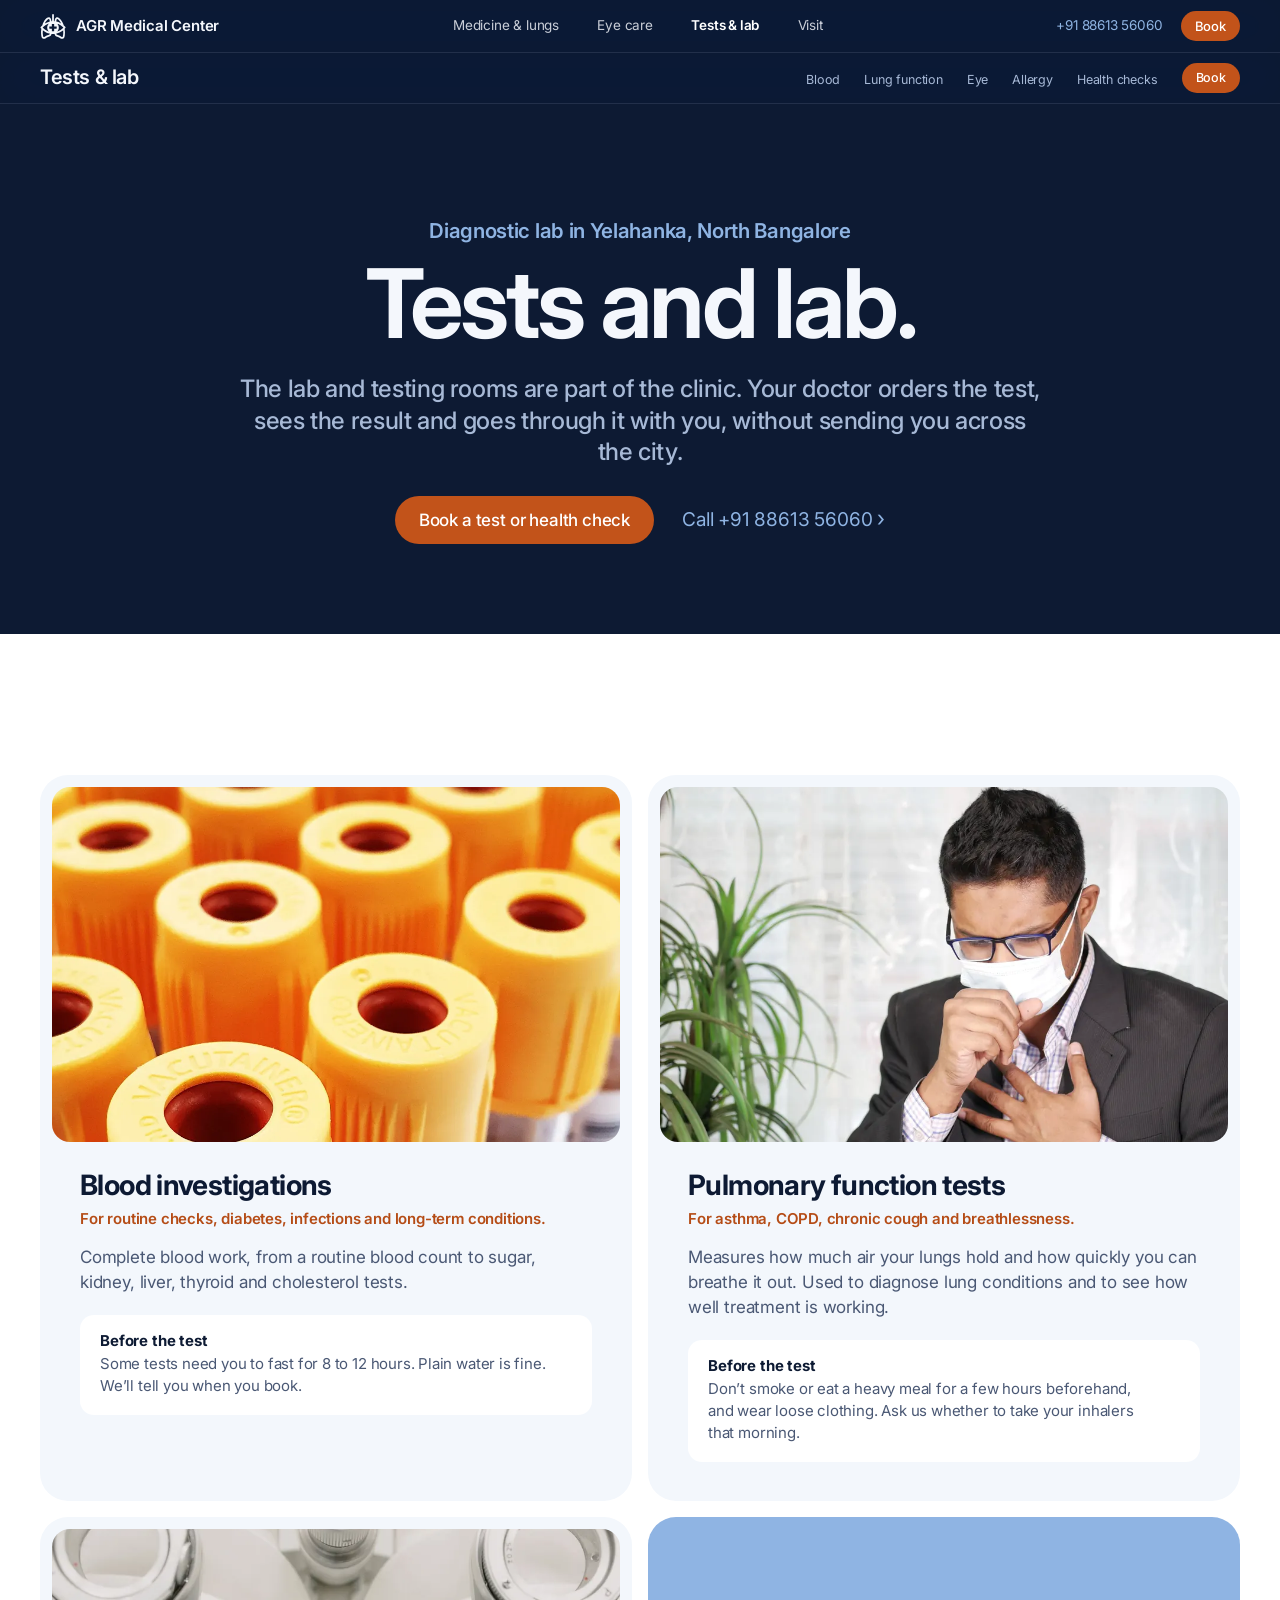
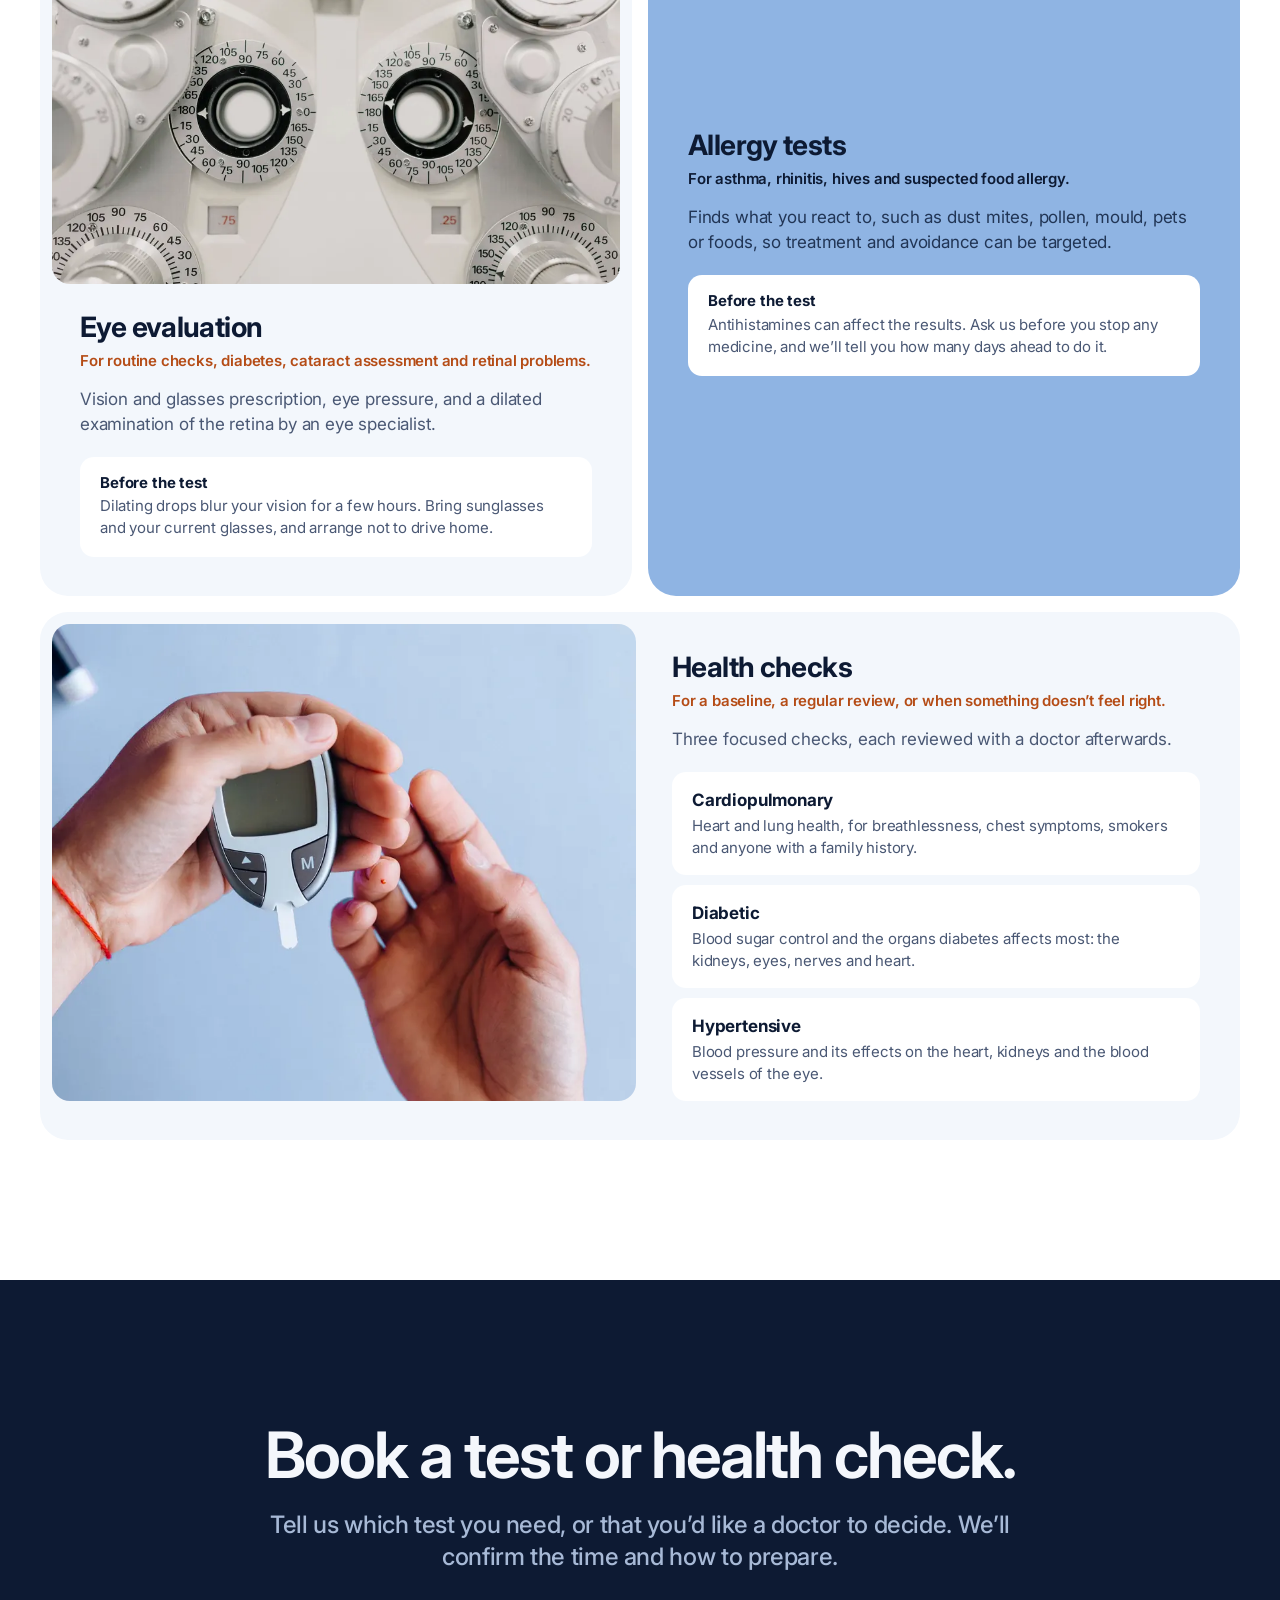
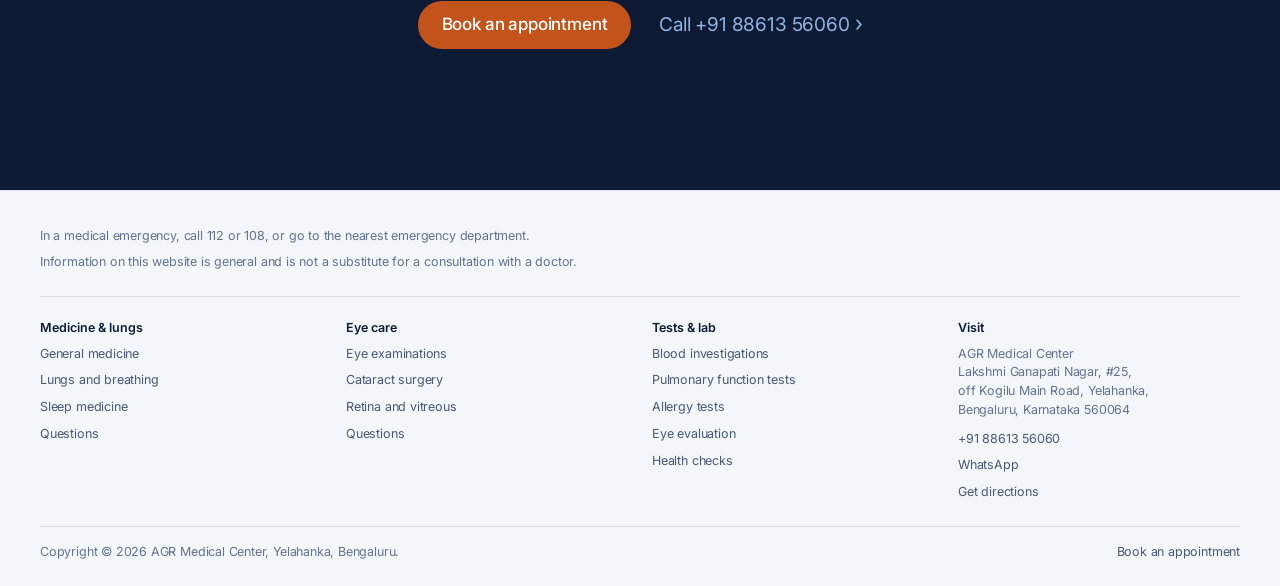
==== commit 69555826: "Dusk-blue landing, Indian patient imagery, remove sleep lab - Home page opens on dusk blue with both" ====
--- a/diagnostics.html
+++ b/diagnostics.html
@@ -3,10 +3,10 @@
 <head>
   <meta charset="utf-8">
   <meta name="viewport" content="width=device-width, initial-scale=1">
-  <title>Diagnostic Lab in Yelahanka: PFT, Sleep Study, Blood &amp; Allergy Tests</title>
-  <meta name="description" content="In-house lab in Yelahanka, North Bangalore: blood tests, pulmonary function tests, sleep studies, allergy tests, eye evaluations and health checks.">
+  <title>Diagnostic Lab in Yelahanka: Blood Tests, PFT, Allergy &amp; Eye Tests</title>
+  <meta name="description" content="In-house lab in Yelahanka, North Bangalore: blood tests, pulmonary function tests, allergy tests, eye evaluations and diabetic, hypertension and cardiopulmonary health checks.">
   <meta property="og:title" content="Tests and lab at AGR Medical Center, Yelahanka">
-  <meta property="og:description" content="Blood tests, breathing tests, sleep studies, allergy tests, eye evaluations and health checks, all in one clinic.">
+  <meta property="og:description" content="Blood tests, breathing tests, allergy tests, eye evaluations and health checks, all in one clinic.">
   <!-- @head -->
 <meta name="theme-color" content="#0d1a33">
   <link rel="icon" href="assets/img/favicon.svg" type="image/svg+xml">
@@ -32,7 +32,6 @@
     "availableService": [
       {"@type": "MedicalTest", "name": "Blood investigations", "description": "Blood count, sugar, kidney, liver, thyroid and cholesterol tests."},
       {"@type": "MedicalTest", "name": "Pulmonary function test", "description": "Breathing test for asthma, COPD and breathlessness."},
-      {"@type": "MedicalTest", "name": "Sleep study", "description": "Overnight study for snoring and sleep apnoea."},
       {"@type": "MedicalTest", "name": "Allergy test", "description": "Identifies allergic triggers such as dust mites, pollen, mould, pets and foods."},
       {"@type": "MedicalTest", "name": "Eye evaluation", "description": "Vision, glasses prescription, eye pressure and dilated retina examination."},
       {"@type": "MedicalTest", "name": "Cardiopulmonary health check"},
@@ -87,7 +86,6 @@
     <ul class="subnav__links">
       <li><a href="#blood">Blood</a></li>
       <li><a href="#pft">Lung function</a></li>
-      <li><a href="#sleep-lab">Sleep lab</a></li>
       <li><a href="#eye">Eye</a></li>
       <li><a href="#allergy">Allergy</a></li>
       <li><a href="#health-checks">Health checks</a></li>
@@ -116,7 +114,7 @@
     <div class="wrap test-grid">
 
       <article class="test" id="blood" data-reveal>
-        <img src="assets/img/lab-tubes-wide-1200.webp" width="1200" height="675" loading="lazy" decoding="async" alt="Blood samples in orange-capped tubes">
+        <img src="assets/img/lab-tubes-wide-1200.webp" srcset="assets/img/lab-tubes-wide-1200.webp 1200w, assets/img/lab-tubes-wide-2000.webp 2000w" sizes="(max-width: 860px) 92vw, 45vw" width="1200" height="675" loading="lazy" decoding="async" alt="Blood samples in orange-capped tubes">
         <div class="test__body">
           <h2 class="tile__title tile__title--sm">Blood investigations</h2>
           <p class="test__for">For routine checks, diabetes, infections and long-term conditions.</p>
@@ -129,7 +127,7 @@
       </article>
 
       <article class="test" id="pft" data-reveal>
-        <img src="assets/img/pulse-oximeter-960.webp" width="960" height="640" loading="lazy" decoding="async" alt="A pulse oximeter clipped onto a patient's finger">
+        <img src="assets/img/cough-mask-960.webp" srcset="assets/img/cough-mask-960.webp 960w, assets/img/cough-mask-1800.webp 1800w" sizes="(max-width: 860px) 92vw, 45vw" width="960" height="640" loading="lazy" decoding="async" alt="A man in a suit and face mask coughing">
         <div class="test__body">
           <h2 class="tile__title tile__title--sm">Pulmonary function tests</h2>
           <p class="test__for">For asthma, COPD, chronic cough and breathlessness.</p>
@@ -141,19 +139,6 @@
         </div>
       </article>
 
-      <article class="test" id="sleep-lab" data-reveal>
-        <img src="assets/img/sleep-960.webp" width="960" height="640" loading="lazy" decoding="async" alt="A man asleep in a bed with white sheets">
-        <div class="test__body">
-          <h2 class="tile__title tile__title--sm">Sleep lab</h2>
-          <p class="test__for">For loud snoring, sleep apnoea, daytime sleepiness and disturbed sleep.</p>
-          <p>An overnight study that records your breathing, oxygen level, heart rate and sleep. It is the standard test for sleep apnoea.</p>
-          <div class="prep">
-            <h3>Before the test</h3>
-            <p>You&rsquo;ll arrive in the evening and go home the next morning. Bring nightwear and your usual medicines, and avoid caffeine after midday and alcohol that evening.</p>
-          </div>
-        </div>
-      </article>
-
       <article class="test" id="eye" data-reveal>
         <img src="assets/img/phoropter-960.webp" width="960" height="641" loading="lazy" decoding="async" alt="A phoropter used to measure a glasses prescription">
         <div class="test__body">
@@ -167,7 +152,7 @@
         </div>
       </article>
 
-      <article class="test" id="allergy" data-reveal>
+      <article class="test test--dusk" id="allergy" data-reveal>
         <div class="test__body">
           <h2 class="tile__title tile__title--sm">Allergy tests</h2>
           <p class="test__for">For asthma, rhinitis, hives and suspected food allergy.</p>
@@ -179,7 +164,8 @@
         </div>
       </article>
 
-      <article class="test" id="health-checks" data-reveal>
+      <article class="test test--wide" id="health-checks" data-reveal>
+        <img src="assets/img/glucometer-960.webp" srcset="assets/img/glucometer-960.webp 960w, assets/img/glucometer-1600.webp 1600w" sizes="(max-width: 860px) 92vw, 45vw" width="960" height="720" loading="lazy" decoding="async" alt="A patient checking blood sugar with a glucometer">
         <div class="test__body">
           <h2 class="tile__title tile__title--sm">Health checks</h2>
           <p class="test__for">For a baseline, a regular review, or when something doesn&rsquo;t feel right.</p>
@@ -239,7 +225,6 @@
         <ul>
           <li><a href="diagnostics.html#blood">Blood investigations</a></li>
           <li><a href="diagnostics.html#pft">Pulmonary function tests</a></li>
-          <li><a href="diagnostics.html#sleep-lab">Sleep lab</a></li>
           <li><a href="diagnostics.html#allergy">Allergy tests</a></li>
           <li><a href="diagnostics.html#eye">Eye evaluation</a></li>
           <li><a href="diagnostics.html#health-checks">Health checks</a></li>
--- a/assets/css/site.css
+++ b/assets/css/site.css
@@ -552,13 +552,14 @@
 .display {
   display: block;
   font-size: clamp(44px, 7.6vw, 96px);
-  font-weight: 700;
+  font-weight: 650;
   line-height: 1.03;
   letter-spacing: -0.036em;
 }
 
 .headline {
   font-size: clamp(36px, 5.4vw, 64px);
+  font-weight: 650;
   line-height: 1.06;
   letter-spacing: -0.032em;
 }
@@ -626,6 +627,110 @@
 
 .hero--page {
   padding-bottom: clamp(56px, 7vw, 96px);
+}
+
+/* ---------- Home: dusk-blue landing ---------- */
+
+.page-home {
+  background: var(--dusk);
+}
+
+.page-home .nav {
+  background: rgba(143, 180, 227, 0.8);
+  color: var(--navy);
+}
+
+.page-home .brand,
+.page-home .nav__links a,
+.page-home .nav__phone,
+.page-home .menu-btn {
+  color: var(--navy);
+}
+
+.page-home .nav__links a:hover {
+  color: #000;
+}
+
+.hero--dusk {
+  padding-bottom: 0;
+  background: var(--dusk);
+  color: var(--navy);
+}
+
+.hero--dusk .eyebrow {
+  color: #1e355f;
+}
+
+.hero--dusk .lead {
+  color: #213555;
+}
+
+.hero--dusk .ctas .more {
+  color: var(--navy);
+  font-weight: 500;
+}
+
+.hero-docs {
+  display: grid;
+  grid-template-columns: repeat(2, minmax(0, 1fr));
+  align-items: end;
+  gap: clamp(12px, 4vw, 64px);
+  max-width: 1040px;
+  margin: clamp(40px, 5vw, 72px) auto 0;
+}
+
+.hero-doc {
+  position: relative;
+  display: flex;
+  justify-content: center;
+  margin: 0;
+}
+
+.hero-doc img {
+  width: auto;
+  max-width: 100%;
+  height: clamp(300px, 38vw, 520px);
+  object-fit: contain;
+  object-position: bottom;
+}
+
+.hero-doc figcaption {
+  position: absolute;
+  left: 50%;
+  bottom: clamp(16px, 2.6vw, 36px);
+  transform: translateX(-50%);
+  width: max-content;
+  max-width: 92%;
+  padding: 14px 22px 12px;
+  text-align: center;
+  color: var(--navy);
+  background: rgba(255, 255, 255, 0.74);
+  -webkit-backdrop-filter: saturate(180%) blur(18px);
+  backdrop-filter: saturate(180%) blur(18px);
+  border-radius: 18px;
+  box-shadow: 0 10px 30px rgba(13, 26, 51, 0.14);
+}
+
+.hero-doc figcaption strong {
+  display: block;
+  font-family: var(--font-display);
+  font-size: 19px;
+  font-weight: 650;
+  letter-spacing: -0.018em;
+}
+
+.hero-doc figcaption span {
+  display: block;
+  margin-top: 1px;
+  font-size: 14px;
+  color: var(--ink-2);
+}
+
+.hero-doc figcaption .more {
+  margin-top: 6px;
+  font-size: 14px;
+  font-weight: 500;
+  color: var(--link);
 }
 
 /* ---------- Tiles ---------- */
@@ -1033,6 +1138,24 @@
     center / 20px no-repeat;
 }
 
+/* Text panel used in place of a photo */
+.panel {
+  padding: clamp(28px, 4vw, 48px);
+  background: var(--dusk);
+  color: var(--navy);
+  border-radius: var(--radius);
+}
+
+.panel h3 {
+  margin-bottom: 18px;
+  font-size: 24px;
+  letter-spacing: -0.02em;
+}
+
+.panel .checklist li::before {
+  background-color: var(--white);
+}
+
 /* Highlight tile inside sections */
 .callout {
   margin-top: 32px;
@@ -1182,6 +1305,23 @@
 .prep p {
   font-size: 15px;
   color: var(--ink-2);
+}
+
+.test--dusk {
+  background: var(--dusk);
+  justify-content: center;
+}
+
+.test--dusk .test__body {
+  padding-bottom: 8px;
+}
+
+.test--dusk .test__for {
+  color: var(--navy);
+}
+
+.test--dusk .test__body > p:not(.test__for) {
+  color: #213555;
 }
 
 .test--wide {
@@ -1607,6 +1747,9 @@
   .hero .ctas {
     animation-delay: 0.16s;
   }
+  .hero-docs {
+    animation: rise 1.1s 0.24s var(--ease) both;
+  }
 }
 
 @keyframes rise {
@@ -1718,6 +1861,38 @@
   }
   .doc-tile {
     min-height: 520px;
+  }
+  /* Swipeable pair of portraits on phones */
+  .hero-docs {
+    display: flex;
+    gap: 12px;
+    margin-left: calc(-1 * var(--gutter));
+    margin-right: calc(-1 * var(--gutter));
+    padding: 0 var(--gutter);
+    overflow-x: auto;
+    scroll-snap-type: x mandatory;
+    scrollbar-width: none;
+  }
+  .hero-docs::-webkit-scrollbar {
+    display: none;
+  }
+  .hero-doc {
+    flex: 0 0 80%;
+    scroll-snap-align: center;
+  }
+  .hero-doc img {
+    height: 330px;
+  }
+  .hero-doc figcaption {
+    bottom: 16px;
+    padding: 10px 16px 9px;
+    border-radius: 14px;
+  }
+  .hero-doc figcaption strong {
+    font-size: 17px;
+  }
+  .hero-doc figcaption span {
+    font-size: 13px;
   }
   .doc-tile__photo img {
     height: 300px;
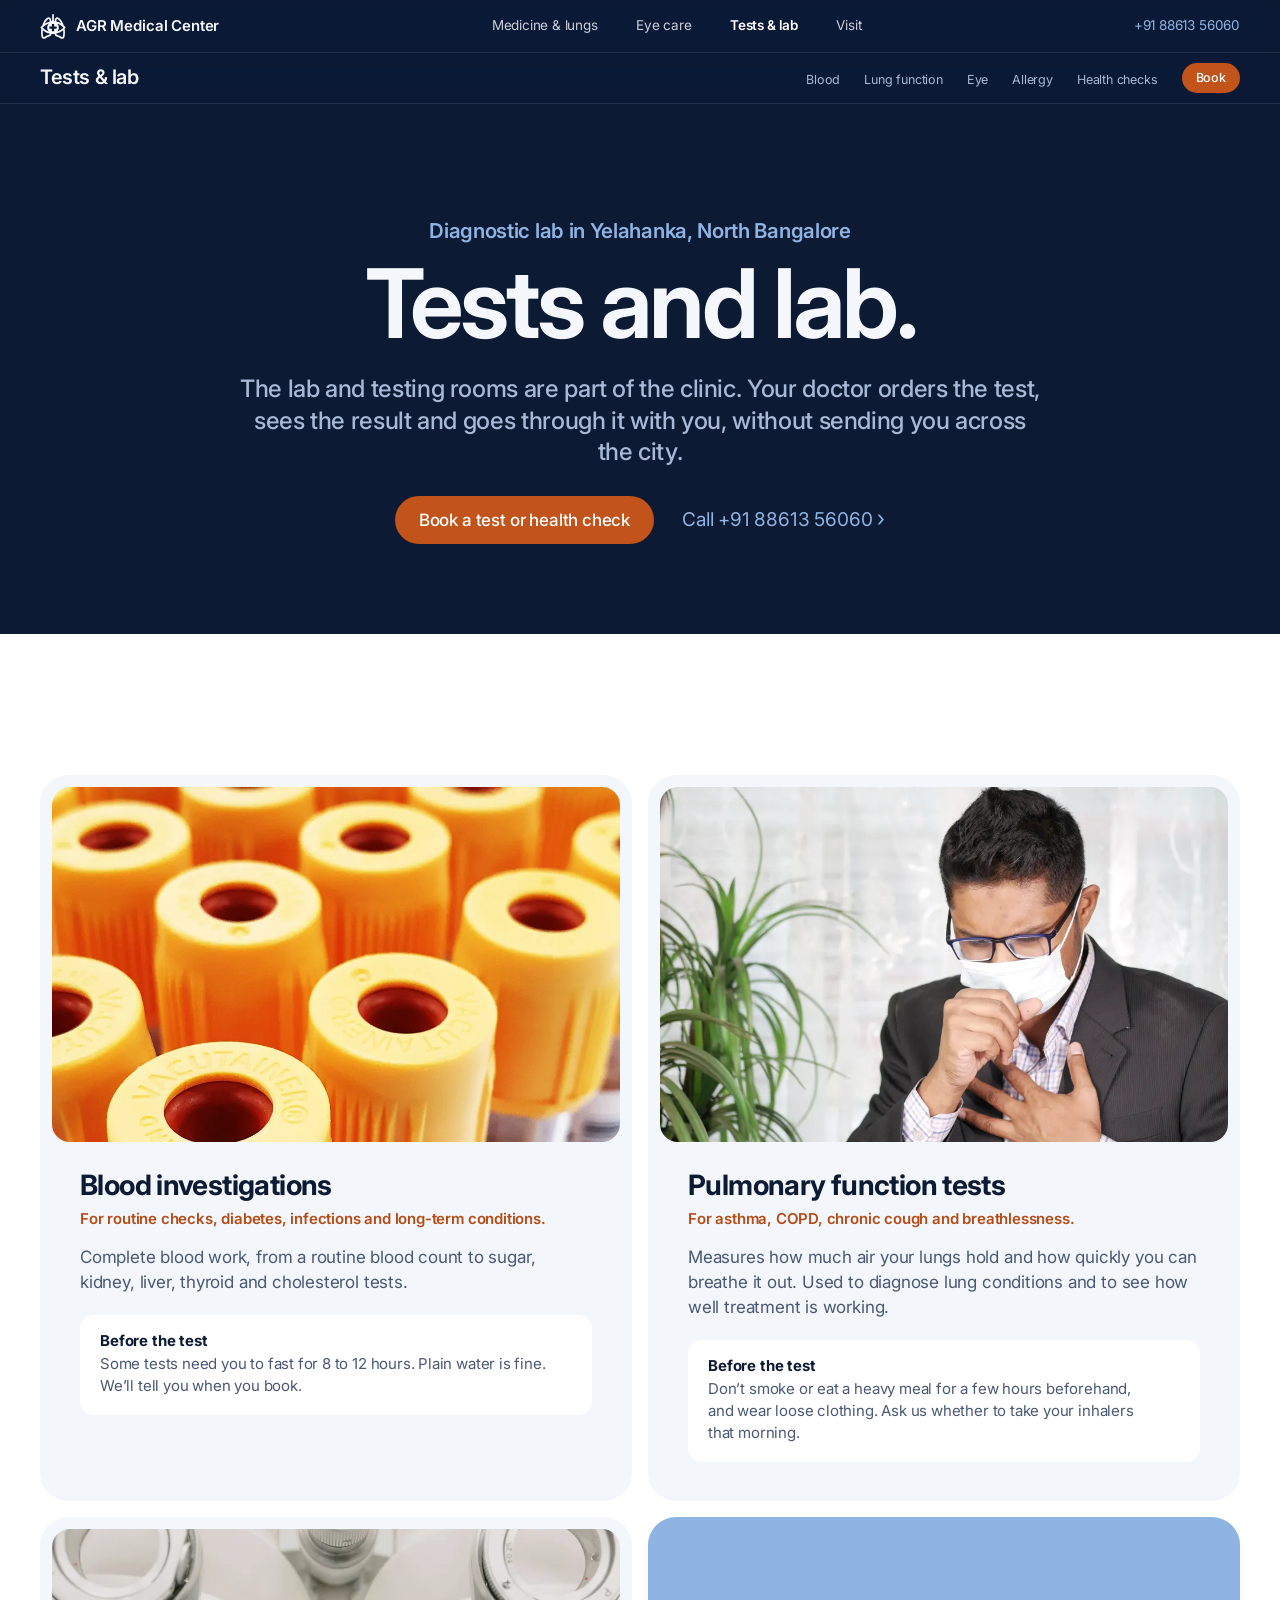
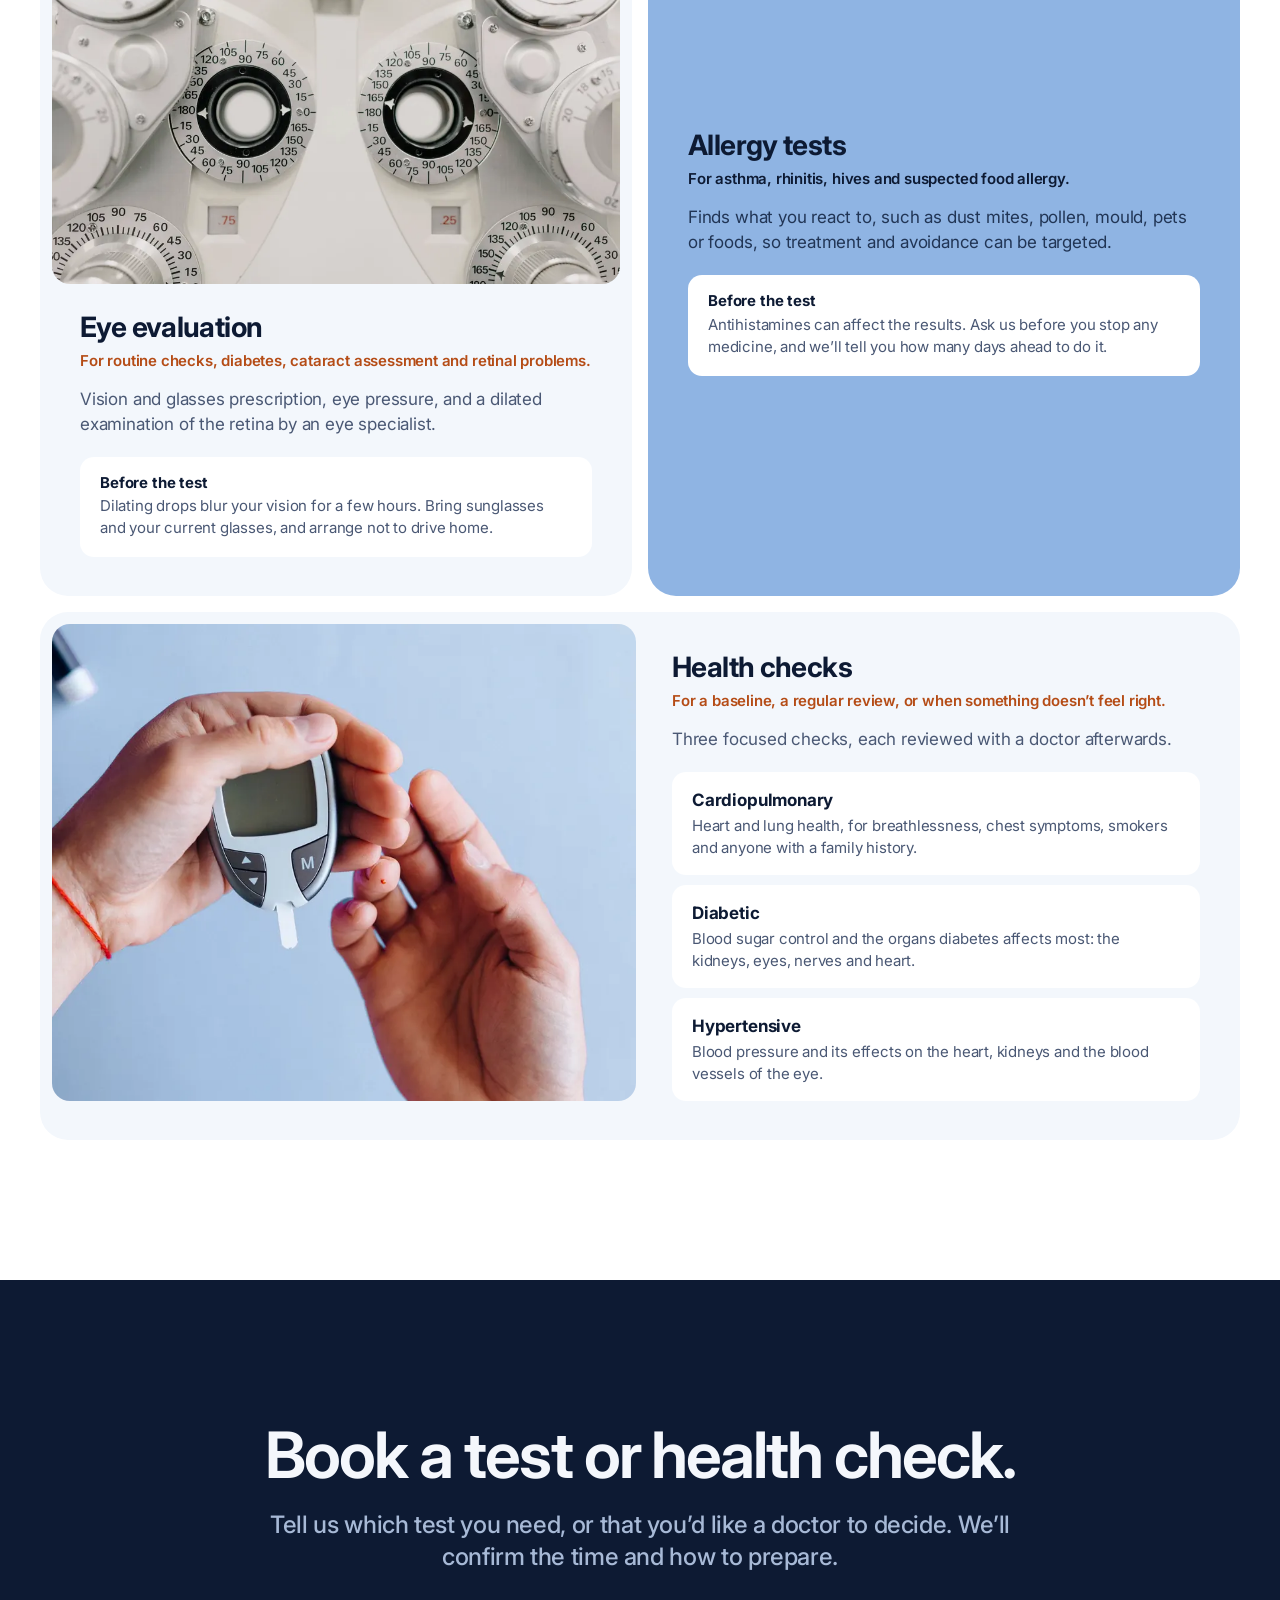
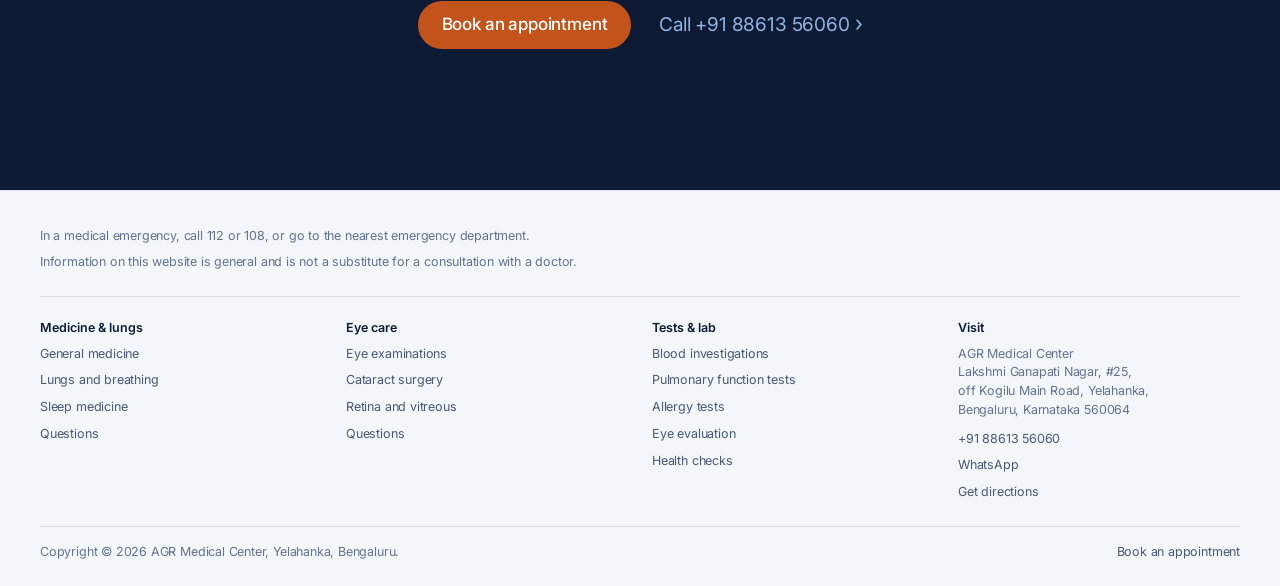
==== commit b345f8fe: "Show both doctors in full on the landing page; one Book button - Landing page hero split: headline o" ====
--- a/diagnostics.html
+++ b/diagnostics.html
@@ -41,9 +41,9 @@
   }
   </script>
 </head>
-<body>
+<body class="has-subnav">
 <!-- @nav -->
-<svg class="visually-hidden" aria-hidden="true" focusable="false"><symbol id="agr-mark" viewBox="0 0 690 670"><path fill="currentColor" fill-rule="evenodd" d="M 322 99.5 C 322 173.5,321.7 193.1,320.8 193.5 C 320.1 193.7,316.1 194,311.8 194.3 L 304.2 194.7 303 186.6 C 295.4 132.7,282.4 104.8,259.2 93.1 C 224.3 75.5,180.2 96.1,136.6 150.5 C 108.1 186.2,78.5 241.9,61.4 292.4 L 56 308.2 40.6 324.4 C 26.1 339.5,13.3 354.3,8.1 361.8 L 5.8 365.1 13.3 374.3 C 17.4 379.4,23.6 386.7,27.1 390.6 L 33.6 397.8 30.9 416.7 C 25.6 454.2,24.8 463.2,24.3 491.3 C 23.3 545.9,31.6 607.2,43.1 629 C 55.4 652.3,78 665.1,104.5 663.7 C 122.4 662.7,133.8 658.1,160.2 641.4 C 188.9 623.2,203.1 616.6,229.8 609.4 C 259.2 601.4,270.5 595.6,283.8 581.6 C 293.1 571.8,302.6 552.1,305.6 536.6 C 306.2 533,306.2 533,310.4 533.8 C 312.6 534.2,330.3 534.5,349.6 534.5 L 384.8 534.5 385.8 539 C 387.6 546.9,394.9 564.6,398.9 570.7 C 403.9 578.4,414.2 588.7,422.8 594.4 C 432.5 600.8,441.8 604.5,459.6 609.1 C 488.4 616.5,497.5 620.6,529.5 640.5 C 560.4 659.8,568.3 663,586.5 663.7 C 605.2 664.5,617.7 660.6,631 649.8 C 648.2 635.9,654.4 620.1,660.9 574.3 C 669 517.2,668 460.3,657.9 403.7 L 656.9 397.9 665.3 388.2 C 675.8 376,684 365.5,684 364.2 C 684 361.5,663.9 338.1,644.4 318 L 634.2 307.5 628.5 291 C 600.6 210.8,560.6 147,515.3 110.7 C 468.4 73.1,420.6 81.2,400.9 130.1 C 395.7 143.1,389.6 169.5,387.4 188.2 L 386.8 194 379.5 194 C 375.4 194,371.5 193.7,370.6 193.4 C 369.2 192.8,369 183.6,369 99.4 L 369 6 345.5 6 L 322 6 322 99.5 M 226.5 134.4 C 199.2 143.1,160.3 188.2,133.1 242.8 C 129.7 249.5,127.2 255,127.4 255 C 127.6 255,131.8 252.5,136.6 249.4 C 165.2 231.5,206.5 214.3,242.7 205.2 L 257.4 201.4 257.2 196.5 C 256.4 182.4,252.1 160.9,247.8 150 C 242 135.1,236.7 131.2,226.5 134.4 M 452.8 135 C 444.6 139.4,436.4 164.5,433.5 194.2 L 432.8 200.9 437.1 202 C 452.8 205.9,458.8 207.6,469 210.7 C 498.2 219.7,538.8 238.4,558.7 252.1 C 561.1 253.8,563 254.8,563 254.5 C 563 253.3,550.4 228.9,544.2 218.1 C 514.4 166.1,470 125.8,452.8 135 M 216.5 262.9 C 163.9 282.2,114.8 314.6,75.3 356.1 L 67 364.7 73.8 371.6 C 105.3 404.1,145.2 432.9,184 451.3 C 196.9 457.5,229.3 471,229.9 470.5 C 230.1 470.3,228.2 467.7,225.6 464.9 C 210.1 447.6,197.6 421.8,192.4 396.2 C 182.7 348.1,194.6 300.2,225.3 264.7 C 228 261.5,230.1 258.8,229.9 258.5 C 229.7 258.3,223.6 260.3,216.5 262.9 M 460 258.6 C 460 258.9,462.7 262.1,465.9 265.6 C 495.5 298,508.3 349.7,498.5 397.5 C 493.7 420.5,481.1 446,465.3 464.7 C 458.9 472.2,458.4 472.2,477 464.8 C 530.3 443.3,574.9 414,613.9 374.6 L 623.3 365.1 619.1 360.1 C 607.6 346.3,577.4 320,556.6 305.5 C 537.9 292.6,510.1 277.5,488.6 268.6 C 477.8 264.1,460 257.9,460 258.6 M 319.4 266.2 C 314.9 268.4,314.6 270.3,314.6 302.8 L 314.5 333.5 282.7 334 C 251 334.5,250.8 334.5,249 336.8 C 246.4 340,245.8 346.7,246.2 369.2 C 246.5 387.3,246.7 389.1,248.6 391.7 C 249.7 393.2,251.8 394.8,253.1 395.1 C 254.4 395.5,268.9 395.8,285.2 395.9 L 315 396 315 427.5 L 315 459.1 317.4 461.5 C 320.6 464.7,326.4 465.3,350.1 464.8 C 362.9 464.6,370.2 464.1,371.6 463.3 C 375.5 461,376 457.2,376 425.9 L 376 396 405.8 395.9 C 422.1 395.8,436.6 395.5,437.9 395.1 C 439.2 394.8,441.3 393.2,442.4 391.7 C 444.4 389,444.5 387.7,444.5 365.2 C 444.4 339.7,443.9 336.7,439.5 335 C 438 334.4,423.9 334,406.4 334 L 376 334 376 303.6 C 376 286.6,375.6 272,375 270.6 C 373.1 265.5,370.2 265,344.8 265.1 C 330.9 265.1,320.6 265.6,319.4 266.2 M 73.6 442.2 C 67.6 492.6,69.7 541.7,79.6 589.5 C 83.4 607.6,86.1 612.7,93.5 616.1 C 102.6 620.3,109.8 618,131.3 604.2 C 166.9 581.2,186.3 572.3,220 563.5 C 237.9 558.8,241.8 557.2,247.4 552 C 252 547.8,257 537.6,258.4 529.9 L 259 526.3 250.8 524.5 C 195.7 512.8,126.7 479.1,80.4 441.4 C 77.5 439,74.8 437,74.6 437 C 74.4 437,74 439.4,73.6 442.2 M 611.5 440.5 C 609.3 442.3,600.5 448.8,592 454.9 C 546.7 487.3,495.7 511,444.5 523.5 C 438.4 524.9,433 526.3,432.3 526.5 C 430.8 527,433.2 536.5,436.5 543 C 439.4 548.7,446.6 555.5,452.6 558.1 C 455.2 559.1,462.7 561.4,469.4 563.1 C 500.9 571,521.4 579.9,549 597.6 C 570.6 611.5,575.2 614.2,580.3 616.2 C 591.1 620.3,600.7 617.2,605.2 608 C 609.7 598.8,616.4 563.8,619.1 535.6 C 621.2 513.3,619.1 443.5,616.1 438.4 C 615.7 437.6,614.1 438.3,611.5 440.5"/></symbol></svg>
+<svg class="visually-hidden" aria-hidden="true" focusable="false"><symbol id="agr-mark" viewBox="0 0 690 670"><path fill="currentColor" fill-rule="evenodd" d="M 322 99.5 C 322 173.5,321.7 193.1,320.8 193.5 C 320.1 193.7,316.1 194,311.8 194.3 L 304.2 194.7 303 186.6 C 295.4 132.7,282.4 104.8,259.2 93.1 C 224.3 75.5,180.2 96.1,136.6 150.5 C 108.1 186.2,78.5 241.9,61.4 292.4 L 56 308.2 40.6 324.4 C 26.1 339.5,13.3 354.3,8.1 361.8 L 5.8 365.1 13.3 374.3 C 17.4 379.4,23.6 386.7,27.1 390.6 L 33.6 397.8 30.9 416.7 C 25.6 454.2,24.8 463.2,24.3 491.3 C 23.3 545.9,31.6 607.2,43.1 629 C 55.4 652.3,78 665.1,104.5 663.7 C 122.4 662.7,133.8 658.1,160.2 641.4 C 188.9 623.2,203.1 616.6,229.8 609.4 C 259.2 601.4,270.5 595.6,283.8 581.6 C 293.1 571.8,302.6 552.1,305.6 536.6 C 306.2 533,306.2 533,310.4 533.8 C 312.6 534.2,330.3 534.5,349.6 534.5 L 384.8 534.5 385.8 539 C 387.6 546.9,394.9 564.6,398.9 570.7 C 403.9 578.4,414.2 588.7,422.8 594.4 C 432.5 600.8,441.8 604.5,459.6 609.1 C 488.4 616.5,497.5 620.6,529.5 640.5 C 560.4 659.8,568.3 663,586.5 663.7 C 605.2 664.5,617.7 660.6,631 649.8 C 648.2 635.9,654.4 620.1,660.9 574.3 C 669 517.2,668 460.3,657.9 403.7 L 656.9 397.9 665.3 388.2 C 675.8 376,684 365.5,684 364.2 C 684 361.5,663.9 338.1,644.4 318 L 634.2 307.5 628.5 291 C 600.6 210.8,560.6 147,515.3 110.7 C 468.4 73.1,420.6 81.2,400.9 130.1 C 395.7 143.1,389.6 169.5,387.4 188.2 L 386.8 194 379.5 194 C 375.4 194,371.5 193.7,370.6 193.4 C 369.2 192.8,369 183.6,369 99.4 L 369 6 345.5 6 L 322 6 322 99.5 M 226.5 134.4 C 199.2 143.1,160.3 188.2,133.1 242.8 C 129.7 249.5,127.2 255,127.4 255 C 127.6 255,131.8 252.5,136.6 249.4 C 165.2 231.5,206.5 214.3,242.7 205.2 L 257.4 201.4 257.2 196.5 C 256.4 182.4,252.1 160.9,247.8 150 C 242 135.1,236.7 131.2,226.5 134.4 M 452.8 135 C 444.6 139.4,436.4 164.5,433.5 194.2 L 432.8 200.9 437.1 202 C 452.8 205.9,458.8 207.6,469 210.7 C 498.2 219.7,538.8 238.4,558.7 252.1 C 561.1 253.8,563 254.8,563 254.5 C 563 253.3,550.4 228.9,544.2 218.1 C 514.4 166.1,470 125.8,452.8 135 M 216.5 262.9 C 163.9 282.2,114.8 314.6,75.3 356.1 L 67 364.7 73.8 371.6 C 105.3 404.1,145.2 432.9,184 451.3 C 196.9 457.5,229.3 471,229.9 470.5 C 230.1 470.3,228.2 467.7,225.6 464.9 C 210.1 447.6,197.6 421.8,192.4 396.2 C 182.7 348.1,194.6 300.2,225.3 264.7 C 228 261.5,230.1 258.8,229.9 258.5 C 229.7 258.3,223.6 260.3,216.5 262.9 M 460 258.6 C 460 258.9,462.7 262.1,465.9 265.6 C 495.5 298,508.3 349.7,498.5 397.5 C 493.7 420.5,481.1 446,465.3 464.7 C 458.9 472.2,458.4 472.2,477 464.8 C 530.3 443.3,574.9 414,613.9 374.6 L 623.3 365.1 619.1 360.1 C 607.6 346.3,577.4 320,556.6 305.5 C 537.9 292.6,510.1 277.5,488.6 268.6 C 477.8 264.1,460 257.9,460 258.6 M 319.4 266.2 C 314.9 268.4,314.6 270.3,314.6 302.8 L 314.5 333.5 282.7 334 C 251 334.5,250.8 334.5,249 336.8 C 246.4 340,245.8 346.7,246.2 369.2 C 246.5 387.3,246.7 389.1,248.6 391.7 C 249.7 393.2,251.8 394.8,253.1 395.1 C 254.4 395.5,268.9 395.8,285.2 395.9 L 315 396 315 427.5 L 315 459.1 317.4 461.5 C 320.6 464.7,326.4 465.3,350.1 464.8 C 362.9 464.6,370.2 464.1,371.6 463.3 C 375.5 461,376 457.2,376 425.9 L 376 396 405.8 395.9 C 422.1 395.8,436.6 395.5,437.9 395.1 C 439.2 394.8,441.3 393.2,442.4 391.7 C 444.4 389,444.5 387.7,444.5 365.2 C 444.4 339.7,443.9 336.7,439.5 335 C 438 334.4,423.9 334,406.4 334 L 376 334 376 303.6 C 376 286.6,375.6 272,375 270.6 C 373.1 265.5,370.2 265,344.8 265.1 C 330.9 265.1,320.6 265.6,319.4 266.2 M 73.6 442.2 C 67.6 492.6,69.7 541.7,79.6 589.5 C 83.4 607.6,86.1 612.7,93.5 616.1 C 102.6 620.3,109.8 618,131.3 604.2 C 166.9 581.2,186.3 572.3,220 563.5 C 237.9 558.8,241.8 557.2,247.4 552 C 252 547.8,257 537.6,258.4 529.9 L 259 526.3 250.8 524.5 C 195.7 512.8,126.7 479.1,80.4 441.4 C 77.5 439,74.8 437,74.6 437 C 74.4 437,74 439.4,73.6 442.2 M 611.5 440.5 C 609.3 442.3,600.5 448.8,592 454.9 C 546.7 487.3,495.7 511,444.5 523.5 C 438.4 524.9,433 526.3,432.3 526.5 C 430.8 527,433.2 536.5,436.5 543 C 439.4 548.7,446.6 555.5,452.6 558.1 C 455.2 559.1,462.7 561.4,469.4 563.1 C 500.9 571,521.4 579.9,549 597.6 C 570.6 611.5,575.2 614.2,580.3 616.2 C 591.1 620.3,600.7 617.2,605.2 608 C 609.7 598.8,616.4 563.8,619.1 535.6 C 621.2 513.3,619.1 443.5,616.1 438.4 C 615.7 437.6,614.1 438.3,611.5 440.5"/></symbol><symbol id="i-lungs" viewBox="0 0 24 24"><g fill="none" stroke="currentColor" stroke-width="1.7" stroke-linecap="round" stroke-linejoin="round"><path d="M12 3.5V11M12 11l-1.6 1.6M12 11l1.6 1.6"/><path d="M10.4 7.8C7.4 8.4 4.6 12.6 3.9 17.3c-.3 2 1.1 3.3 3 2.8l2.3-.6c.8-.2 1.2-.9 1.2-1.7z"/><path d="M13.6 7.8c3 .6 5.8 4.8 6.5 9.5.3 2-1.1 3.3-3 2.8l-2.3-.6c-.8-.2-1.2-.9-1.2-1.7z"/></g></symbol><symbol id="i-eye" viewBox="0 0 24 24"><g fill="none" stroke="currentColor" stroke-width="1.7" stroke-linecap="round" stroke-linejoin="round"><path d="M2.5 12C4.8 7.8 8.2 5.8 12 5.8s7.2 2 9.5 6.2c-2.3 4.2-5.7 6.2-9.5 6.2S4.8 16.2 2.5 12z"/><circle cx="12" cy="12" r="3.3"/></g><circle cx="12" cy="12" r="1.3" fill="currentColor"/></symbol></svg>
 <a class="skip-link" href="#main">Skip to content</a>
 <header class="nav">
   <div class="wrap nav__inner">
--- a/assets/css/site.css
+++ b/assets/css/site.css
@@ -652,7 +652,7 @@
 }
 
 .hero--dusk {
-  padding-bottom: 0;
+  padding: clamp(48px, 6vw, 88px) 0 clamp(56px, 6.5vw, 96px);
   background: var(--dusk);
   color: var(--navy);
 }
@@ -670,67 +670,125 @@
   font-weight: 500;
 }
 
+/* Headline on the left, the two doctors on the right */
+.hero-split {
+  display: grid;
+  grid-template-columns: minmax(0, 11fr) minmax(0, 13fr);
+  align-items: center;
+  gap: clamp(32px, 5vw, 80px);
+  text-align: left;
+}
+
+.hero-split .display {
+  font-size: clamp(40px, 4.3vw, 64px);
+}
+
+.hero-split .lead {
+  margin-left: 0;
+}
+
+.hero-split .ctas {
+  justify-content: flex-start;
+}
+
 .hero-docs {
   display: grid;
   grid-template-columns: repeat(2, minmax(0, 1fr));
-  align-items: end;
-  gap: clamp(12px, 4vw, 64px);
-  max-width: 1040px;
-  margin: clamp(40px, 5vw, 72px) auto 0;
-}
-
-.hero-doc {
+  gap: clamp(12px, 1.6vw, 20px);
+}
+
+.doc-card {
+  display: block;
+  color: var(--navy);
+}
+
+.doc-card:hover {
+  text-decoration: none;
+}
+
+.doc-card__frame {
   position: relative;
-  display: flex;
-  justify-content: center;
-  margin: 0;
-}
-
-.hero-doc img {
-  width: auto;
-  max-width: 100%;
-  height: clamp(300px, 38vw, 520px);
-  object-fit: contain;
-  object-position: bottom;
-}
-
-.hero-doc figcaption {
+  aspect-ratio: 4 / 5;
+  overflow: hidden;
+  background: linear-gradient(180deg, #c3d7f1 0%, #a9c5ea 100%);
+  border-radius: var(--radius);
+  transition: transform 0.4s var(--ease);
+}
+
+.doc-card:hover .doc-card__frame {
+  transform: translateY(-4px);
+}
+
+.doc-card__frame img {
   position: absolute;
   left: 50%;
-  bottom: clamp(16px, 2.6vw, 36px);
+  bottom: 0;
+  width: auto;
+  max-width: none;
+  height: 90%;
   transform: translateX(-50%);
-  width: max-content;
-  max-width: 92%;
-  padding: 14px 22px 12px;
-  text-align: center;
-  color: var(--navy);
-  background: rgba(255, 255, 255, 0.74);
-  -webkit-backdrop-filter: saturate(180%) blur(18px);
-  backdrop-filter: saturate(180%) blur(18px);
-  border-radius: 18px;
-  box-shadow: 0 10px 30px rgba(13, 26, 51, 0.14);
-}
-
-.hero-doc figcaption strong {
+}
+
+.doc-card__badge {
+  position: absolute;
+  top: 14px;
+  right: 14px;
+  z-index: 1;
+  display: grid;
+  place-items: center;
+  width: 52px;
+  height: 52px;
+  color: var(--orange);
+  background: var(--white);
+  border-radius: 50%;
+  box-shadow: 0 6px 18px rgba(13, 26, 51, 0.16);
+}
+
+.doc-card__badge svg {
+  width: 32px;
+  height: 32px;
+}
+
+.doc-card__meta {
+  padding: 14px 4px 0;
+}
+
+.doc-card__meta strong {
   display: block;
   font-family: var(--font-display);
   font-size: 19px;
   font-weight: 650;
   letter-spacing: -0.018em;
-}
-
-.hero-doc figcaption span {
+  line-height: 1.25;
+}
+
+.doc-card__role {
   display: block;
-  margin-top: 1px;
-  font-size: 14px;
-  color: var(--ink-2);
-}
-
-.hero-doc figcaption .more {
+  margin-top: 2px;
+  font-size: 14.5px;
+  color: #213555;
+}
+
+.doc-card__meta .more {
   margin-top: 6px;
-  font-size: 14px;
+  font-size: 14.5px;
   font-weight: 500;
-  color: var(--link);
+  color: var(--navy);
+}
+
+/* Same badge on the doctor introduction of the practice pages */
+.doc-split {
+  position: relative;
+}
+
+.doc-split > .doc-card__badge {
+  top: 20px;
+  right: 20px;
+}
+
+/* Inner pages with a sub-nav: the page's own Book button replaces the global one */
+.has-subnav .nav__actions .btn {
+  display: none;
 }
 
 /* ---------- Tiles ---------- */
@@ -1769,6 +1827,30 @@
   .nav__phone {
     display: none;
   }
+  .hero-split {
+    grid-template-columns: 1fr;
+    text-align: center;
+  }
+  .hero-split .display {
+    font-size: clamp(44px, 8vw, 72px);
+  }
+  .hero-split .lead {
+    margin-left: auto;
+  }
+  .hero-split .ctas {
+    justify-content: center;
+  }
+  /* Smaller screens: Dr. Gangi Reddy TK first, Dr. Archana M below */
+  .hero-docs {
+    grid-template-columns: 1fr;
+    gap: 32px;
+    width: 100%;
+    max-width: 440px;
+    margin: 8px auto 0;
+  }
+  .doc-card {
+    text-align: left;
+  }
   .subnav__links li:not(:last-child) {
     display: none;
   }
@@ -1862,37 +1944,18 @@
   .doc-tile {
     min-height: 520px;
   }
-  /* Swipeable pair of portraits on phones */
   .hero-docs {
-    display: flex;
-    gap: 12px;
-    margin-left: calc(-1 * var(--gutter));
-    margin-right: calc(-1 * var(--gutter));
-    padding: 0 var(--gutter);
-    overflow-x: auto;
-    scroll-snap-type: x mandatory;
-    scrollbar-width: none;
-  }
-  .hero-docs::-webkit-scrollbar {
-    display: none;
-  }
-  .hero-doc {
-    flex: 0 0 80%;
-    scroll-snap-align: center;
-  }
-  .hero-doc img {
-    height: 330px;
-  }
-  .hero-doc figcaption {
-    bottom: 16px;
-    padding: 10px 16px 9px;
-    border-radius: 14px;
-  }
-  .hero-doc figcaption strong {
-    font-size: 17px;
-  }
-  .hero-doc figcaption span {
-    font-size: 13px;
+    gap: 28px;
+  }
+  .doc-card__badge {
+    top: 12px;
+    right: 12px;
+    width: 46px;
+    height: 46px;
+  }
+  .doc-card__badge svg {
+    width: 26px;
+    height: 26px;
   }
   .doc-tile__photo img {
     height: 300px;
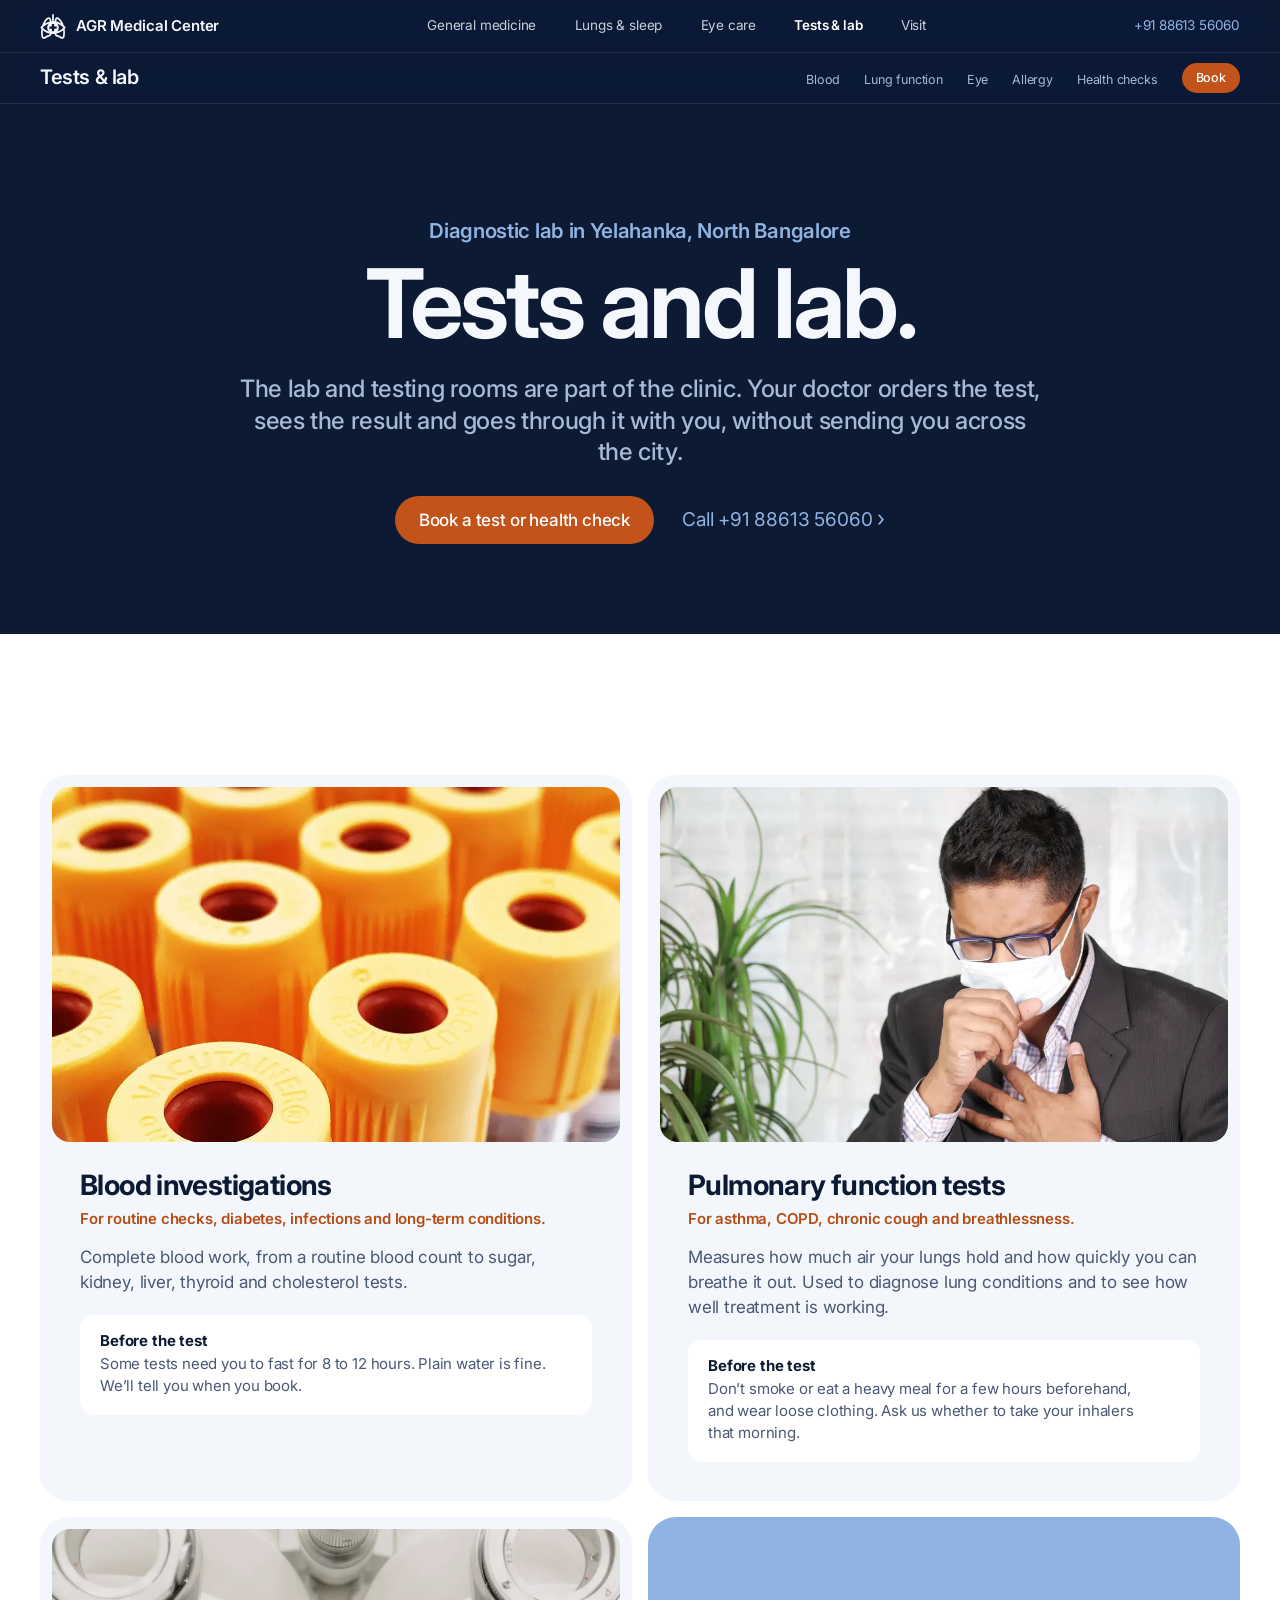
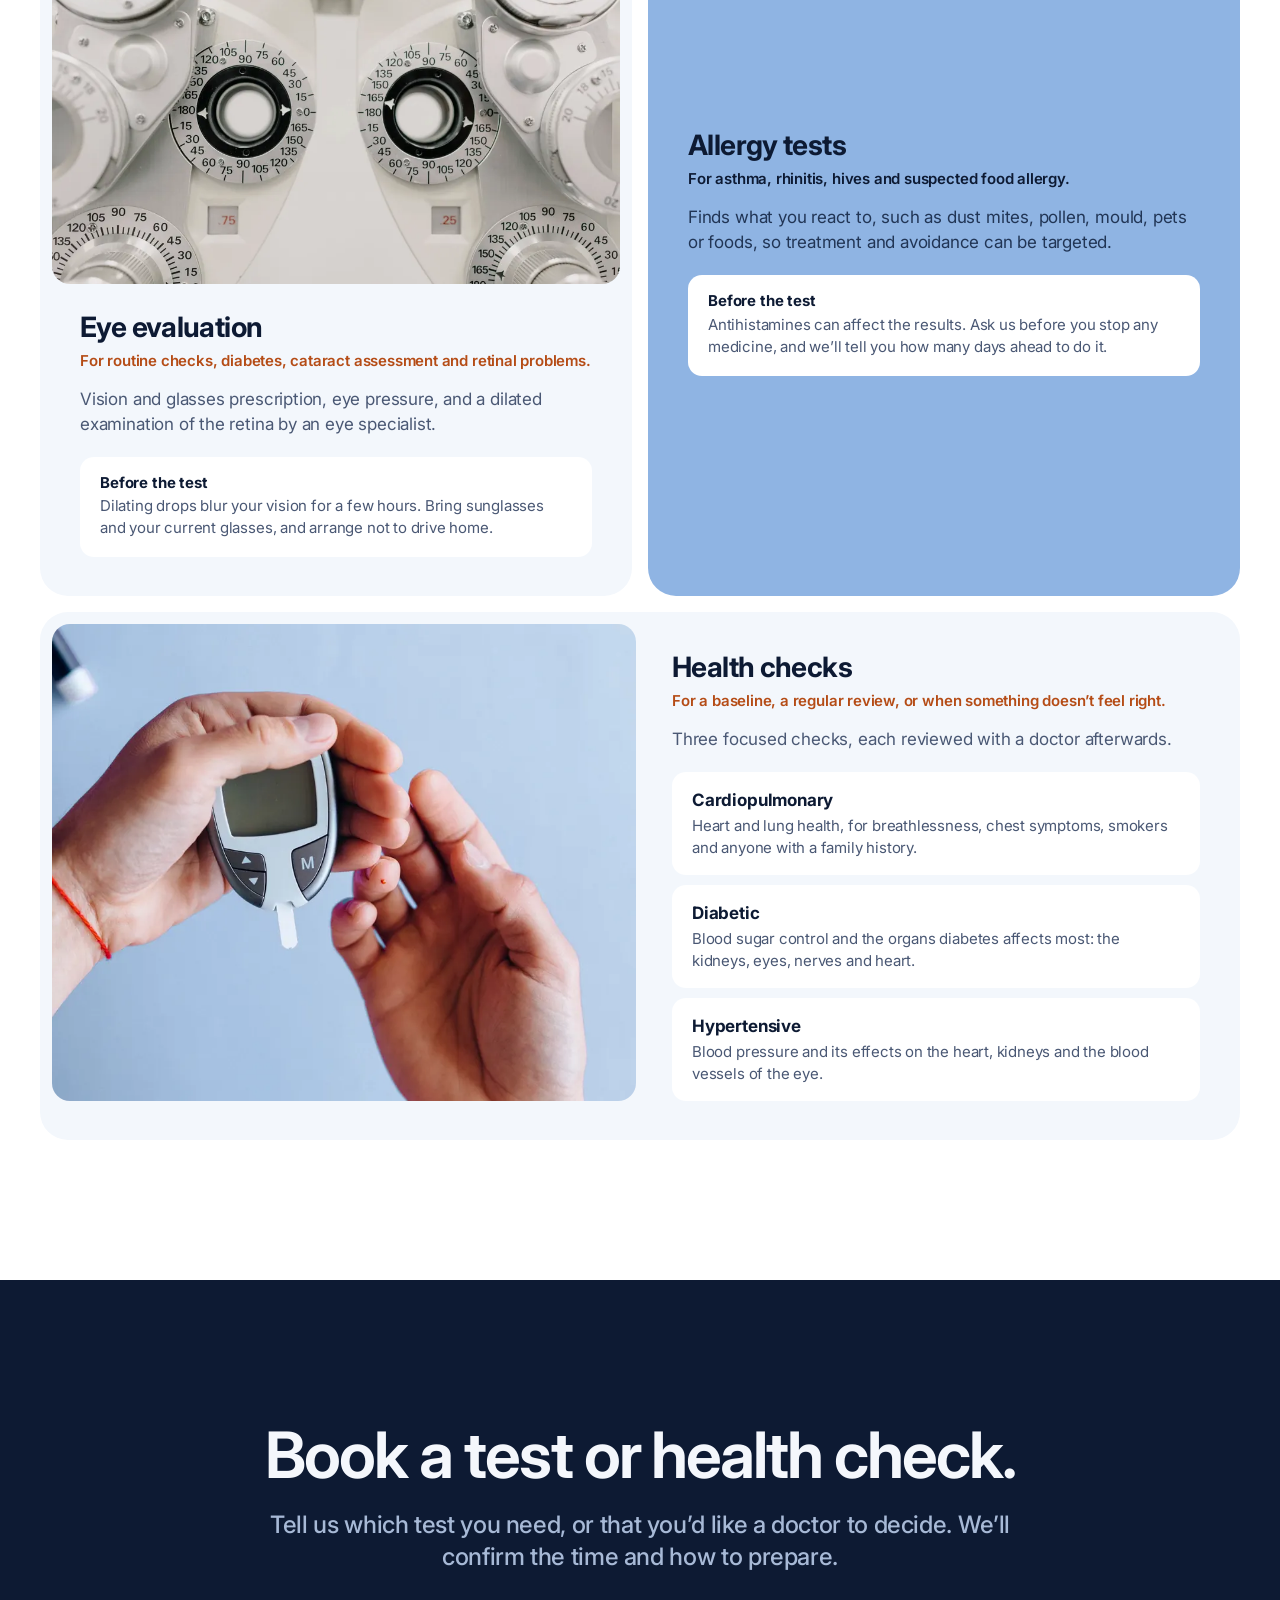
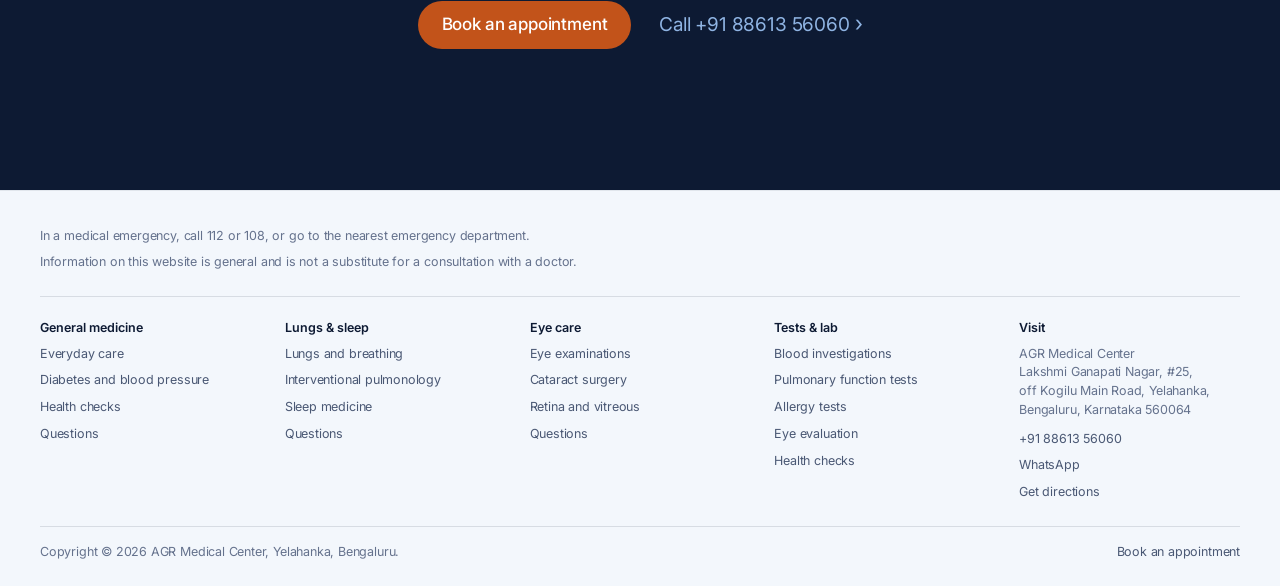
==== commit f9c65eec: "Split medicine into General medicine and Lungs & sleep pages - New general-medicine.html: everyday c" ====
--- a/diagnostics.html
+++ b/diagnostics.html
@@ -4,7 +4,7 @@
   <meta charset="utf-8">
   <meta name="viewport" content="width=device-width, initial-scale=1">
   <title>Diagnostic Lab in Yelahanka: Blood Tests, PFT, Allergy &amp; Eye Tests</title>
-  <meta name="description" content="In-house lab in Yelahanka, North Bangalore: blood tests, pulmonary function tests, allergy tests, eye evaluations and diabetic, hypertension and cardiopulmonary health checks.">
+  <meta name="description" content="In-house lab in Yelahanka, North Bangalore: blood tests, pulmonary function tests, allergy tests, eye evaluations and diabetic, BP and heart-lung checks.">
   <meta property="og:title" content="Tests and lab at AGR Medical Center, Yelahanka">
   <meta property="og:description" content="Blood tests, breathing tests, allergy tests, eye evaluations and health checks, all in one clinic.">
   <!-- @head -->
@@ -43,14 +43,15 @@
 </head>
 <body class="has-subnav">
 <!-- @nav -->
-<svg class="visually-hidden" aria-hidden="true" focusable="false"><symbol id="agr-mark" viewBox="0 0 690 670"><path fill="currentColor" fill-rule="evenodd" d="M 322 99.5 C 322 173.5,321.7 193.1,320.8 193.5 C 320.1 193.7,316.1 194,311.8 194.3 L 304.2 194.7 303 186.6 C 295.4 132.7,282.4 104.8,259.2 93.1 C 224.3 75.5,180.2 96.1,136.6 150.5 C 108.1 186.2,78.5 241.9,61.4 292.4 L 56 308.2 40.6 324.4 C 26.1 339.5,13.3 354.3,8.1 361.8 L 5.8 365.1 13.3 374.3 C 17.4 379.4,23.6 386.7,27.1 390.6 L 33.6 397.8 30.9 416.7 C 25.6 454.2,24.8 463.2,24.3 491.3 C 23.3 545.9,31.6 607.2,43.1 629 C 55.4 652.3,78 665.1,104.5 663.7 C 122.4 662.7,133.8 658.1,160.2 641.4 C 188.9 623.2,203.1 616.6,229.8 609.4 C 259.2 601.4,270.5 595.6,283.8 581.6 C 293.1 571.8,302.6 552.1,305.6 536.6 C 306.2 533,306.2 533,310.4 533.8 C 312.6 534.2,330.3 534.5,349.6 534.5 L 384.8 534.5 385.8 539 C 387.6 546.9,394.9 564.6,398.9 570.7 C 403.9 578.4,414.2 588.7,422.8 594.4 C 432.5 600.8,441.8 604.5,459.6 609.1 C 488.4 616.5,497.5 620.6,529.5 640.5 C 560.4 659.8,568.3 663,586.5 663.7 C 605.2 664.5,617.7 660.6,631 649.8 C 648.2 635.9,654.4 620.1,660.9 574.3 C 669 517.2,668 460.3,657.9 403.7 L 656.9 397.9 665.3 388.2 C 675.8 376,684 365.5,684 364.2 C 684 361.5,663.9 338.1,644.4 318 L 634.2 307.5 628.5 291 C 600.6 210.8,560.6 147,515.3 110.7 C 468.4 73.1,420.6 81.2,400.9 130.1 C 395.7 143.1,389.6 169.5,387.4 188.2 L 386.8 194 379.5 194 C 375.4 194,371.5 193.7,370.6 193.4 C 369.2 192.8,369 183.6,369 99.4 L 369 6 345.5 6 L 322 6 322 99.5 M 226.5 134.4 C 199.2 143.1,160.3 188.2,133.1 242.8 C 129.7 249.5,127.2 255,127.4 255 C 127.6 255,131.8 252.5,136.6 249.4 C 165.2 231.5,206.5 214.3,242.7 205.2 L 257.4 201.4 257.2 196.5 C 256.4 182.4,252.1 160.9,247.8 150 C 242 135.1,236.7 131.2,226.5 134.4 M 452.8 135 C 444.6 139.4,436.4 164.5,433.5 194.2 L 432.8 200.9 437.1 202 C 452.8 205.9,458.8 207.6,469 210.7 C 498.2 219.7,538.8 238.4,558.7 252.1 C 561.1 253.8,563 254.8,563 254.5 C 563 253.3,550.4 228.9,544.2 218.1 C 514.4 166.1,470 125.8,452.8 135 M 216.5 262.9 C 163.9 282.2,114.8 314.6,75.3 356.1 L 67 364.7 73.8 371.6 C 105.3 404.1,145.2 432.9,184 451.3 C 196.9 457.5,229.3 471,229.9 470.5 C 230.1 470.3,228.2 467.7,225.6 464.9 C 210.1 447.6,197.6 421.8,192.4 396.2 C 182.7 348.1,194.6 300.2,225.3 264.7 C 228 261.5,230.1 258.8,229.9 258.5 C 229.7 258.3,223.6 260.3,216.5 262.9 M 460 258.6 C 460 258.9,462.7 262.1,465.9 265.6 C 495.5 298,508.3 349.7,498.5 397.5 C 493.7 420.5,481.1 446,465.3 464.7 C 458.9 472.2,458.4 472.2,477 464.8 C 530.3 443.3,574.9 414,613.9 374.6 L 623.3 365.1 619.1 360.1 C 607.6 346.3,577.4 320,556.6 305.5 C 537.9 292.6,510.1 277.5,488.6 268.6 C 477.8 264.1,460 257.9,460 258.6 M 319.4 266.2 C 314.9 268.4,314.6 270.3,314.6 302.8 L 314.5 333.5 282.7 334 C 251 334.5,250.8 334.5,249 336.8 C 246.4 340,245.8 346.7,246.2 369.2 C 246.5 387.3,246.7 389.1,248.6 391.7 C 249.7 393.2,251.8 394.8,253.1 395.1 C 254.4 395.5,268.9 395.8,285.2 395.9 L 315 396 315 427.5 L 315 459.1 317.4 461.5 C 320.6 464.7,326.4 465.3,350.1 464.8 C 362.9 464.6,370.2 464.1,371.6 463.3 C 375.5 461,376 457.2,376 425.9 L 376 396 405.8 395.9 C 422.1 395.8,436.6 395.5,437.9 395.1 C 439.2 394.8,441.3 393.2,442.4 391.7 C 444.4 389,444.5 387.7,444.5 365.2 C 444.4 339.7,443.9 336.7,439.5 335 C 438 334.4,423.9 334,406.4 334 L 376 334 376 303.6 C 376 286.6,375.6 272,375 270.6 C 373.1 265.5,370.2 265,344.8 265.1 C 330.9 265.1,320.6 265.6,319.4 266.2 M 73.6 442.2 C 67.6 492.6,69.7 541.7,79.6 589.5 C 83.4 607.6,86.1 612.7,93.5 616.1 C 102.6 620.3,109.8 618,131.3 604.2 C 166.9 581.2,186.3 572.3,220 563.5 C 237.9 558.8,241.8 557.2,247.4 552 C 252 547.8,257 537.6,258.4 529.9 L 259 526.3 250.8 524.5 C 195.7 512.8,126.7 479.1,80.4 441.4 C 77.5 439,74.8 437,74.6 437 C 74.4 437,74 439.4,73.6 442.2 M 611.5 440.5 C 609.3 442.3,600.5 448.8,592 454.9 C 546.7 487.3,495.7 511,444.5 523.5 C 438.4 524.9,433 526.3,432.3 526.5 C 430.8 527,433.2 536.5,436.5 543 C 439.4 548.7,446.6 555.5,452.6 558.1 C 455.2 559.1,462.7 561.4,469.4 563.1 C 500.9 571,521.4 579.9,549 597.6 C 570.6 611.5,575.2 614.2,580.3 616.2 C 591.1 620.3,600.7 617.2,605.2 608 C 609.7 598.8,616.4 563.8,619.1 535.6 C 621.2 513.3,619.1 443.5,616.1 438.4 C 615.7 437.6,614.1 438.3,611.5 440.5"/></symbol><symbol id="i-lungs" viewBox="0 0 24 24"><g fill="none" stroke="currentColor" stroke-width="1.7" stroke-linecap="round" stroke-linejoin="round"><path d="M12 3.5V11M12 11l-1.6 1.6M12 11l1.6 1.6"/><path d="M10.4 7.8C7.4 8.4 4.6 12.6 3.9 17.3c-.3 2 1.1 3.3 3 2.8l2.3-.6c.8-.2 1.2-.9 1.2-1.7z"/><path d="M13.6 7.8c3 .6 5.8 4.8 6.5 9.5.3 2-1.1 3.3-3 2.8l-2.3-.6c-.8-.2-1.2-.9-1.2-1.7z"/></g></symbol><symbol id="i-eye" viewBox="0 0 24 24"><g fill="none" stroke="currentColor" stroke-width="1.7" stroke-linecap="round" stroke-linejoin="round"><path d="M2.5 12C4.8 7.8 8.2 5.8 12 5.8s7.2 2 9.5 6.2c-2.3 4.2-5.7 6.2-9.5 6.2S4.8 16.2 2.5 12z"/><circle cx="12" cy="12" r="3.3"/></g><circle cx="12" cy="12" r="1.3" fill="currentColor"/></symbol></svg>
+<svg class="visually-hidden" aria-hidden="true" focusable="false"><symbol id="agr-mark" viewBox="0 0 690 670"><path fill="currentColor" fill-rule="evenodd" d="M 322 99.5 C 322 173.5,321.7 193.1,320.8 193.5 C 320.1 193.7,316.1 194,311.8 194.3 L 304.2 194.7 303 186.6 C 295.4 132.7,282.4 104.8,259.2 93.1 C 224.3 75.5,180.2 96.1,136.6 150.5 C 108.1 186.2,78.5 241.9,61.4 292.4 L 56 308.2 40.6 324.4 C 26.1 339.5,13.3 354.3,8.1 361.8 L 5.8 365.1 13.3 374.3 C 17.4 379.4,23.6 386.7,27.1 390.6 L 33.6 397.8 30.9 416.7 C 25.6 454.2,24.8 463.2,24.3 491.3 C 23.3 545.9,31.6 607.2,43.1 629 C 55.4 652.3,78 665.1,104.5 663.7 C 122.4 662.7,133.8 658.1,160.2 641.4 C 188.9 623.2,203.1 616.6,229.8 609.4 C 259.2 601.4,270.5 595.6,283.8 581.6 C 293.1 571.8,302.6 552.1,305.6 536.6 C 306.2 533,306.2 533,310.4 533.8 C 312.6 534.2,330.3 534.5,349.6 534.5 L 384.8 534.5 385.8 539 C 387.6 546.9,394.9 564.6,398.9 570.7 C 403.9 578.4,414.2 588.7,422.8 594.4 C 432.5 600.8,441.8 604.5,459.6 609.1 C 488.4 616.5,497.5 620.6,529.5 640.5 C 560.4 659.8,568.3 663,586.5 663.7 C 605.2 664.5,617.7 660.6,631 649.8 C 648.2 635.9,654.4 620.1,660.9 574.3 C 669 517.2,668 460.3,657.9 403.7 L 656.9 397.9 665.3 388.2 C 675.8 376,684 365.5,684 364.2 C 684 361.5,663.9 338.1,644.4 318 L 634.2 307.5 628.5 291 C 600.6 210.8,560.6 147,515.3 110.7 C 468.4 73.1,420.6 81.2,400.9 130.1 C 395.7 143.1,389.6 169.5,387.4 188.2 L 386.8 194 379.5 194 C 375.4 194,371.5 193.7,370.6 193.4 C 369.2 192.8,369 183.6,369 99.4 L 369 6 345.5 6 L 322 6 322 99.5 M 226.5 134.4 C 199.2 143.1,160.3 188.2,133.1 242.8 C 129.7 249.5,127.2 255,127.4 255 C 127.6 255,131.8 252.5,136.6 249.4 C 165.2 231.5,206.5 214.3,242.7 205.2 L 257.4 201.4 257.2 196.5 C 256.4 182.4,252.1 160.9,247.8 150 C 242 135.1,236.7 131.2,226.5 134.4 M 452.8 135 C 444.6 139.4,436.4 164.5,433.5 194.2 L 432.8 200.9 437.1 202 C 452.8 205.9,458.8 207.6,469 210.7 C 498.2 219.7,538.8 238.4,558.7 252.1 C 561.1 253.8,563 254.8,563 254.5 C 563 253.3,550.4 228.9,544.2 218.1 C 514.4 166.1,470 125.8,452.8 135 M 216.5 262.9 C 163.9 282.2,114.8 314.6,75.3 356.1 L 67 364.7 73.8 371.6 C 105.3 404.1,145.2 432.9,184 451.3 C 196.9 457.5,229.3 471,229.9 470.5 C 230.1 470.3,228.2 467.7,225.6 464.9 C 210.1 447.6,197.6 421.8,192.4 396.2 C 182.7 348.1,194.6 300.2,225.3 264.7 C 228 261.5,230.1 258.8,229.9 258.5 C 229.7 258.3,223.6 260.3,216.5 262.9 M 460 258.6 C 460 258.9,462.7 262.1,465.9 265.6 C 495.5 298,508.3 349.7,498.5 397.5 C 493.7 420.5,481.1 446,465.3 464.7 C 458.9 472.2,458.4 472.2,477 464.8 C 530.3 443.3,574.9 414,613.9 374.6 L 623.3 365.1 619.1 360.1 C 607.6 346.3,577.4 320,556.6 305.5 C 537.9 292.6,510.1 277.5,488.6 268.6 C 477.8 264.1,460 257.9,460 258.6 M 319.4 266.2 C 314.9 268.4,314.6 270.3,314.6 302.8 L 314.5 333.5 282.7 334 C 251 334.5,250.8 334.5,249 336.8 C 246.4 340,245.8 346.7,246.2 369.2 C 246.5 387.3,246.7 389.1,248.6 391.7 C 249.7 393.2,251.8 394.8,253.1 395.1 C 254.4 395.5,268.9 395.8,285.2 395.9 L 315 396 315 427.5 L 315 459.1 317.4 461.5 C 320.6 464.7,326.4 465.3,350.1 464.8 C 362.9 464.6,370.2 464.1,371.6 463.3 C 375.5 461,376 457.2,376 425.9 L 376 396 405.8 395.9 C 422.1 395.8,436.6 395.5,437.9 395.1 C 439.2 394.8,441.3 393.2,442.4 391.7 C 444.4 389,444.5 387.7,444.5 365.2 C 444.4 339.7,443.9 336.7,439.5 335 C 438 334.4,423.9 334,406.4 334 L 376 334 376 303.6 C 376 286.6,375.6 272,375 270.6 C 373.1 265.5,370.2 265,344.8 265.1 C 330.9 265.1,320.6 265.6,319.4 266.2 M 73.6 442.2 C 67.6 492.6,69.7 541.7,79.6 589.5 C 83.4 607.6,86.1 612.7,93.5 616.1 C 102.6 620.3,109.8 618,131.3 604.2 C 166.9 581.2,186.3 572.3,220 563.5 C 237.9 558.8,241.8 557.2,247.4 552 C 252 547.8,257 537.6,258.4 529.9 L 259 526.3 250.8 524.5 C 195.7 512.8,126.7 479.1,80.4 441.4 C 77.5 439,74.8 437,74.6 437 C 74.4 437,74 439.4,73.6 442.2 M 611.5 440.5 C 609.3 442.3,600.5 448.8,592 454.9 C 546.7 487.3,495.7 511,444.5 523.5 C 438.4 524.9,433 526.3,432.3 526.5 C 430.8 527,433.2 536.5,436.5 543 C 439.4 548.7,446.6 555.5,452.6 558.1 C 455.2 559.1,462.7 561.4,469.4 563.1 C 500.9 571,521.4 579.9,549 597.6 C 570.6 611.5,575.2 614.2,580.3 616.2 C 591.1 620.3,600.7 617.2,605.2 608 C 609.7 598.8,616.4 563.8,619.1 535.6 C 621.2 513.3,619.1 443.5,616.1 438.4 C 615.7 437.6,614.1 438.3,611.5 440.5"/></symbol><symbol id="i-lungs" viewBox="0 0 24 24"><g fill="none" stroke="currentColor" stroke-width="1.7" stroke-linecap="round" stroke-linejoin="round"><path d="M12 3.5V11M12 11l-1.6 1.6M12 11l1.6 1.6"/><path d="M10.4 7.8C7.4 8.4 4.6 12.6 3.9 17.3c-.3 2 1.1 3.3 3 2.8l2.3-.6c.8-.2 1.2-.9 1.2-1.7z"/><path d="M13.6 7.8c3 .6 5.8 4.8 6.5 9.5.3 2-1.1 3.3-3 2.8l-2.3-.6c-.8-.2-1.2-.9-1.2-1.7z"/></g></symbol><symbol id="i-eye" viewBox="0 0 24 24"><g fill="none" stroke="currentColor" stroke-width="1.7" stroke-linecap="round" stroke-linejoin="round"><path d="M2.5 12C4.8 7.8 8.2 5.8 12 5.8s7.2 2 9.5 6.2c-2.3 4.2-5.7 6.2-9.5 6.2S4.8 16.2 2.5 12z"/><circle cx="12" cy="12" r="3.3"/></g><circle cx="12" cy="12" r="1.3" fill="currentColor"/></symbol><symbol id="i-stetho" viewBox="0 0 24 24"><g fill="none" stroke="currentColor" stroke-width="1.7" stroke-linecap="round" stroke-linejoin="round"><path d="M6 3.5H4.5v5a4.5 4.5 0 0 0 9 0v-5H12"/><path d="M9 13v1.5a5 5 0 0 0 10 0V13"/><circle cx="19" cy="11" r="2"/></g></symbol></svg>
 <a class="skip-link" href="#main">Skip to content</a>
 <header class="nav">
   <div class="wrap nav__inner">
     <a class="brand" href="index.html" aria-label="AGR Medical Center, home"><svg aria-hidden="true" focusable="false"><use href="#agr-mark"></use></svg><span>AGR Medical Center</span></a>
     <nav aria-label="Main">
       <ul class="nav__links">
-        <li><a href="medicine.html">Medicine &amp; lungs</a></li>
+        <li><a href="general-medicine.html">General medicine</a></li>
+        <li><a href="lungs-sleep.html">Lungs &amp; sleep</a></li>
         <li><a href="eye-care.html">Eye care</a></li>
         <li><a href="diagnostics.html" aria-current="page">Tests &amp; lab</a></li>
         <li><a href="visit.html">Visit</a></li>
@@ -67,7 +68,8 @@
   <nav aria-label="Main">
     <ul>
       <li><a class="menu__link" href="index.html">Home</a></li>
-      <li><a class="menu__link" href="medicine.html">Medicine &amp; lungs</a></li>
+      <li><a class="menu__link" href="general-medicine.html">General medicine</a></li>
+      <li><a class="menu__link" href="lungs-sleep.html">Lungs &amp; sleep</a></li>
       <li><a class="menu__link" href="eye-care.html">Eye care</a></li>
       <li><a class="menu__link" href="diagnostics.html" aria-current="page">Tests &amp; lab</a></li>
       <li><a class="menu__link" href="visit.html">Visit</a></li>
@@ -203,12 +205,21 @@
     </div>
     <div class="footer__cols">
       <div>
-        <h2>Medicine &amp; lungs</h2>
-        <ul>
-          <li><a href="medicine.html#general">General medicine</a></li>
-          <li><a href="medicine.html#lungs">Lungs and breathing</a></li>
-          <li><a href="medicine.html#sleep">Sleep medicine</a></li>
-          <li><a href="medicine.html#faq">Questions</a></li>
+        <h2>General medicine</h2>
+        <ul>
+          <li><a href="general-medicine.html#everyday">Everyday care</a></li>
+          <li><a href="general-medicine.html#long-term">Diabetes and blood pressure</a></li>
+          <li><a href="general-medicine.html#checks">Health checks</a></li>
+          <li><a href="general-medicine.html#faq">Questions</a></li>
+        </ul>
+      </div>
+      <div>
+        <h2>Lungs &amp; sleep</h2>
+        <ul>
+          <li><a href="lungs-sleep.html#lungs">Lungs and breathing</a></li>
+          <li><a href="lungs-sleep.html#interventional">Interventional pulmonology</a></li>
+          <li><a href="lungs-sleep.html#sleep">Sleep medicine</a></li>
+          <li><a href="lungs-sleep.html#faq">Questions</a></li>
         </ul>
       </div>
       <div>
--- a/assets/css/site.css
+++ b/assets/css/site.css
@@ -232,6 +232,7 @@
 .nav__links a {
   display: block;
   padding: 8px 0;
+  white-space: nowrap;
   font-size: 13.5px;
   color: rgba(244, 247, 252, 0.82);
   transition: color 0.2s var(--ease);
@@ -1741,7 +1742,7 @@
 
 .footer__cols {
   display: grid;
-  grid-template-columns: repeat(4, minmax(0, 1fr));
+  grid-template-columns: repeat(5, minmax(0, 1fr));
   gap: 24px;
   padding: 24px 0;
 }
@@ -1905,7 +1906,7 @@
     grid-template-columns: 1fr;
   }
   .doc-split {
-    grid-template-columns: 1fr;
+    grid-template-columns: minmax(0, 1fr);
     padding: 0 24px;
     text-align: center;
   }
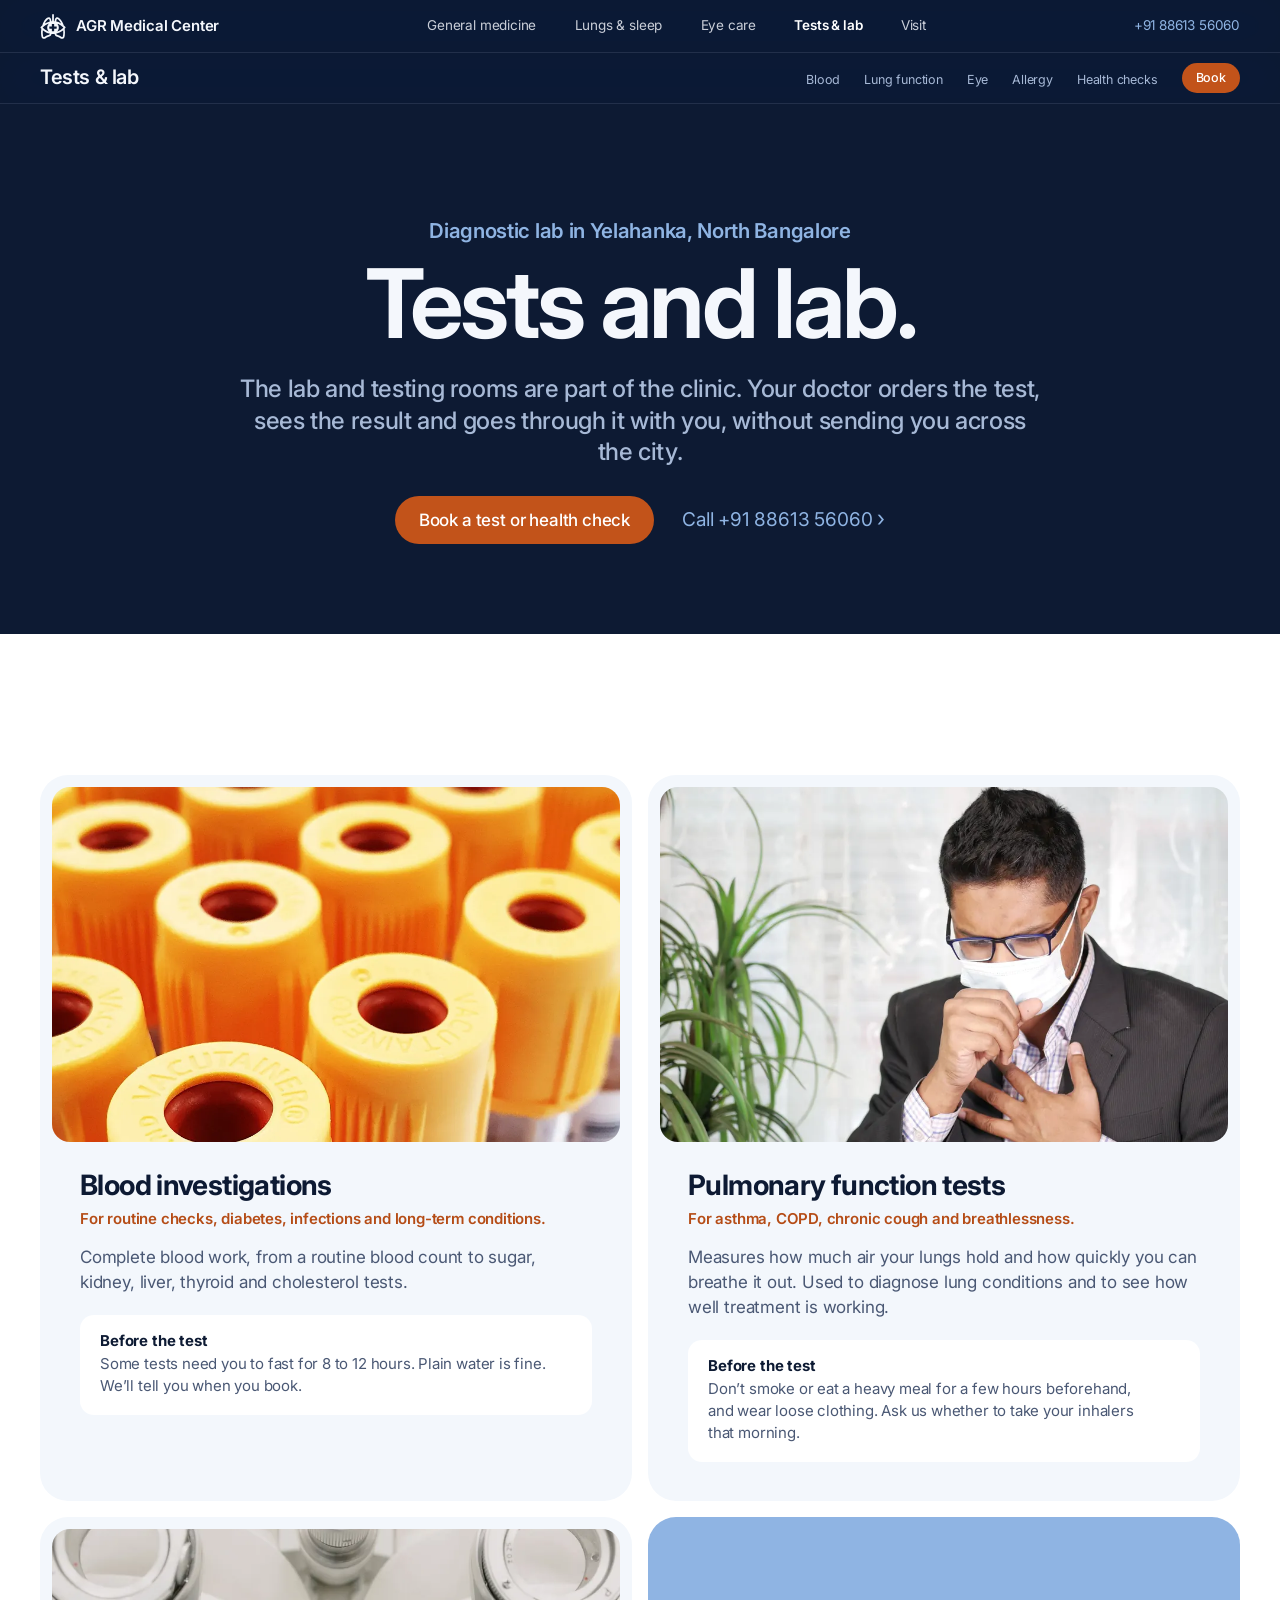
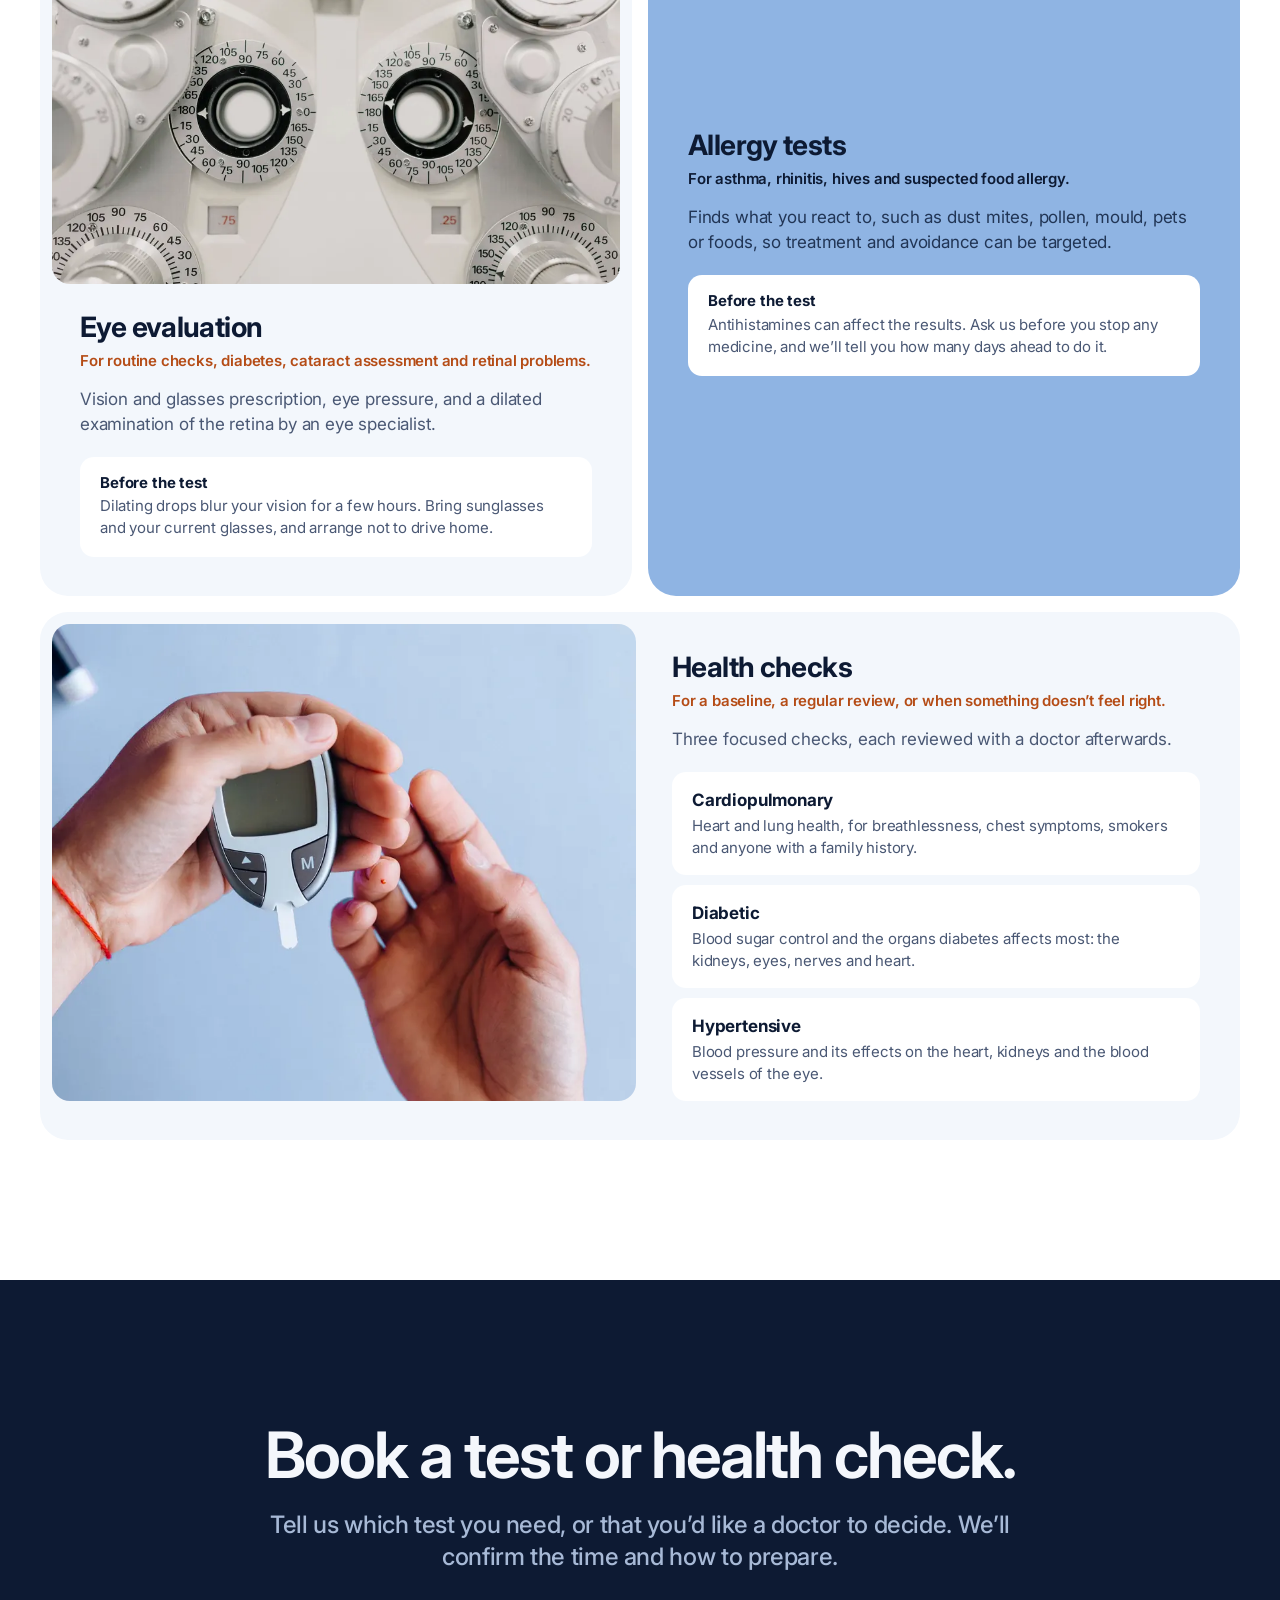
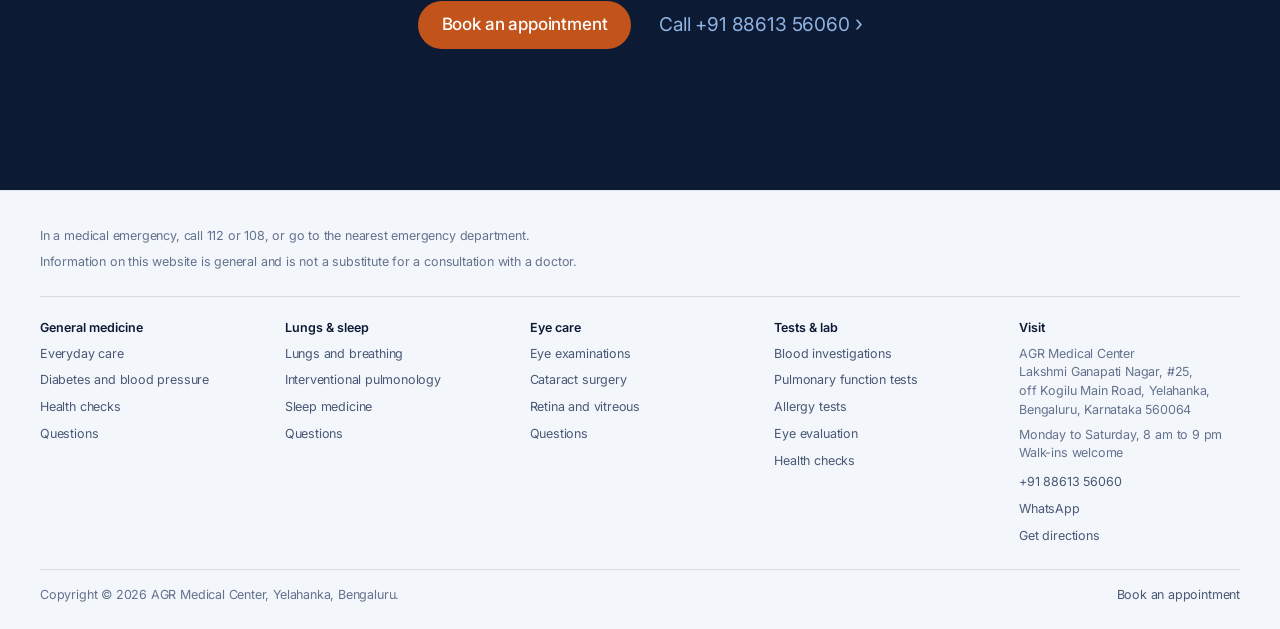
==== commit b01f475c: "Add opening hours and walk-ins welcome - Hours: Monday to Saturday, 8 am to 9 pm, on the home and vi" ====
--- a/diagnostics.html
+++ b/diagnostics.html
@@ -28,6 +28,8 @@
     "@type": "MedicalClinic",
     "name": "AGR Medical Center",
     "telephone": "+91-88613-56060",
+    "isAcceptingNewPatients": true,
+    "openingHoursSpecification": [{"@type": "OpeningHoursSpecification", "dayOfWeek": ["Monday", "Tuesday", "Wednesday", "Thursday", "Friday", "Saturday"], "opens": "08:00", "closes": "21:00"}],
     "address": {"@type": "PostalAddress", "streetAddress": "Lakshmi Ganapati Nagar, #25, off Kogilu Main Road, Yelahanka", "addressLocality": "Bengaluru", "addressRegion": "Karnataka", "postalCode": "560064", "addressCountry": "IN"},
     "availableService": [
       {"@type": "MedicalTest", "name": "Blood investigations", "description": "Blood count, sugar, kidney, liver, thyroid and cholesterol tests."},
@@ -244,6 +246,7 @@
       <div>
         <h2>Visit</h2>
         <address>AGR Medical Center<br>Lakshmi Ganapati Nagar, #25,<br>off Kogilu Main Road, Yelahanka,<br>Bengaluru, Karnataka 560064</address>
+        <p class="footer__hours">Monday to Saturday, 8&nbsp;am to 9&nbsp;pm<br>Walk-ins welcome</p>
         <ul class="footer__contact">
           <li><a href="tel:+918861356060">+91 88613 56060</a></li>
           <li><a href="https://wa.me/918861356060">WhatsApp</a></li>
--- a/assets/css/site.css
+++ b/assets/css/site.css
@@ -692,6 +692,13 @@
   justify-content: flex-start;
 }
 
+.hero-note {
+  margin-top: 18px;
+  font-size: 15px;
+  font-weight: 500;
+  color: #1e355f;
+}
+
 .hero-docs {
   display: grid;
   grid-template-columns: repeat(2, minmax(0, 1fr));
@@ -1766,6 +1773,10 @@
   font-style: normal;
 }
 
+.footer__hours {
+  margin: 6px 0 0;
+}
+
 .footer .footer__contact {
   margin-top: 10px;
 }
